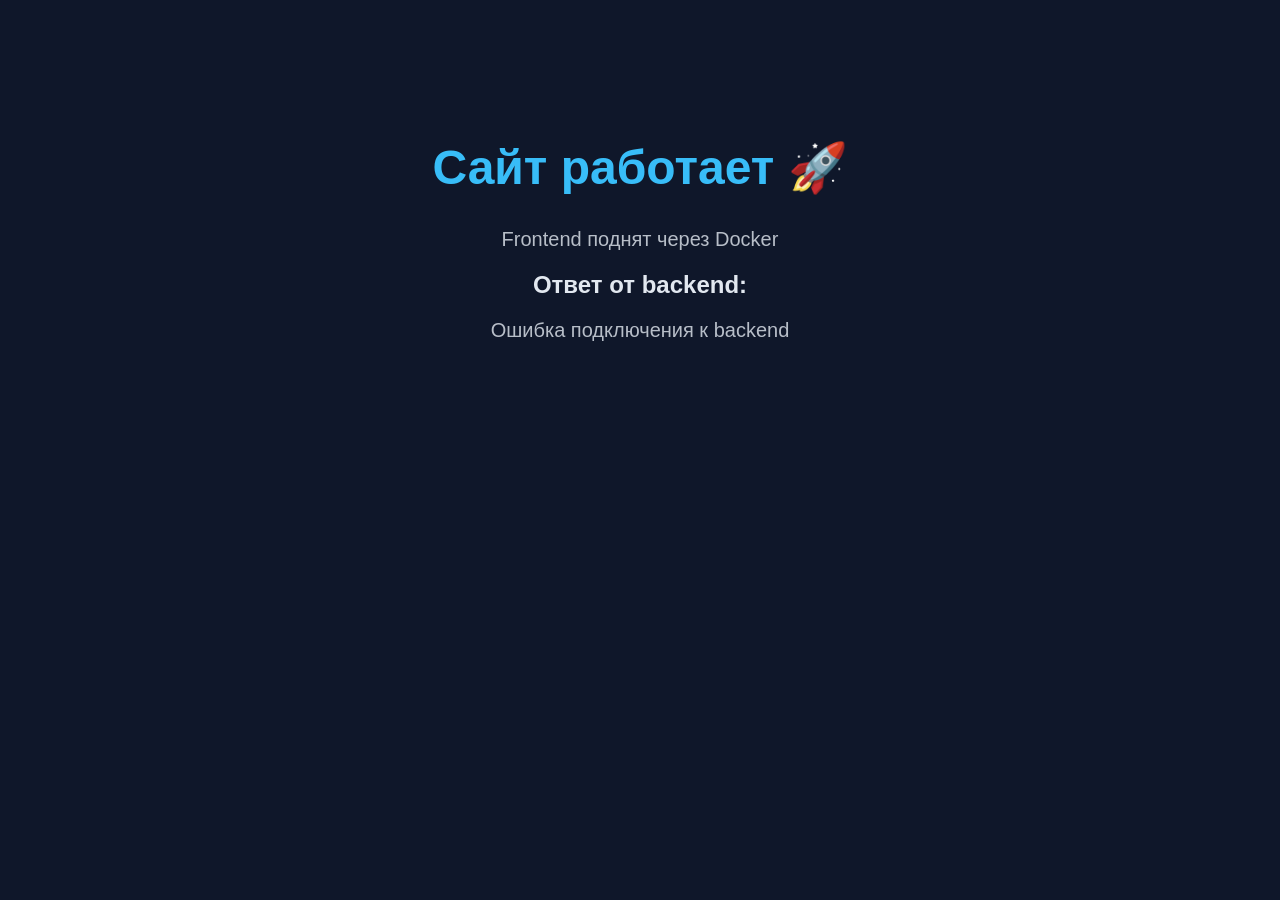
==== frontend/index.html @ 1eaad8bb "Создание пустышки сайта, работающего через Docker" ====
<!DOCTYPE html>
<html>
<head>
    <meta charset="UTF-8">
    <title>My Site</title>
    <link rel="stylesheet" href="styles.css">
</head>
<body>
    <h1>Сайт работает 🚀</h1>
    <p>Frontend поднят через Docker</p>

    <h2>Ответ от backend:</h2>
    <p id="api-data">Загрузка...</p>

    <script>
        fetch('http://localhost:3000/api')
            .then(res => res.json())
            .then(data => {
                document.getElementById('api-data').innerText = data.message;
            })
            .catch(err => {
                document.getElementById('api-data').innerText = 'Ошибка подключения к backend';
                console.error(err);
            });
    </script>
</body>
</html>
---- frontend/styles.css ----
body {
    background-color: #0f172a;
    color: #e2e8f0;
    font-family: Arial, sans-serif;
    text-align: center;
    padding-top: 100px;
}

h1 {
    color: #38bdf8;
    font-size: 48px;
}

p {
    font-size: 20px;
    opacity: 0.8;
}
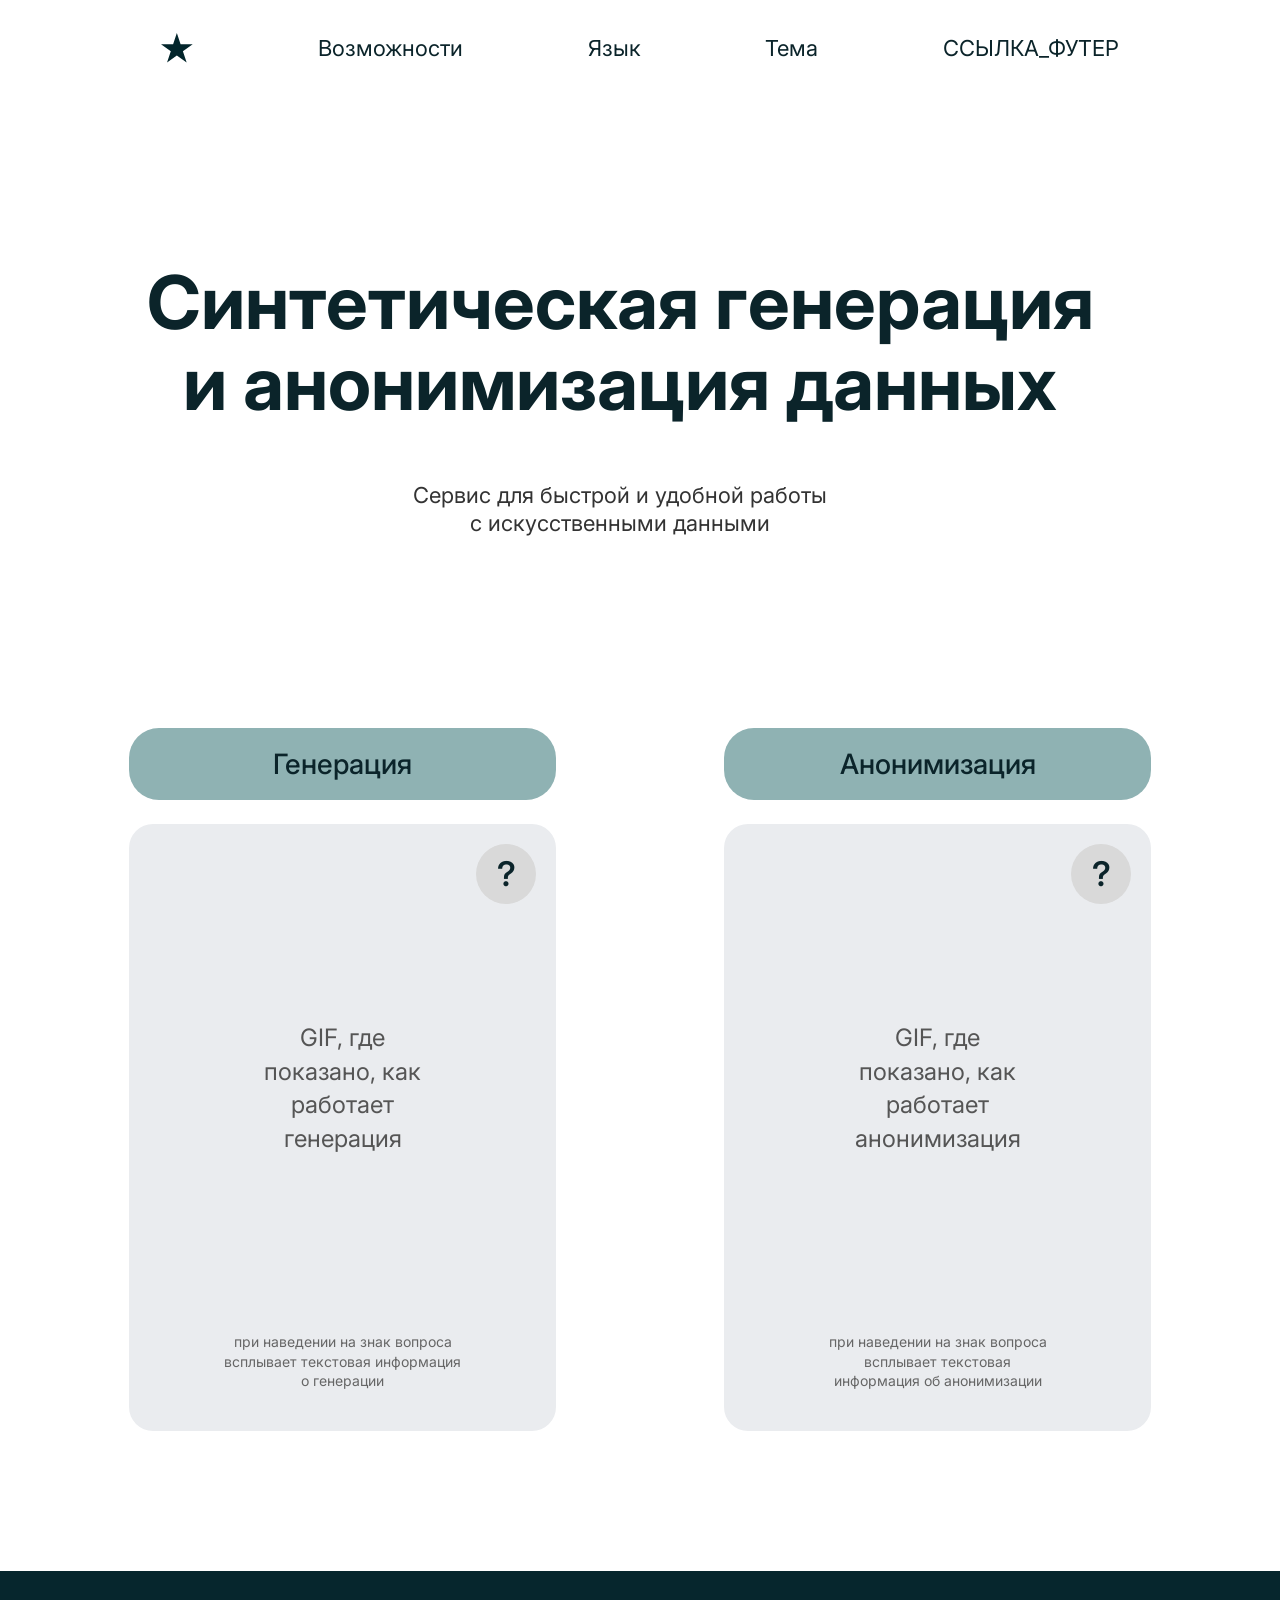
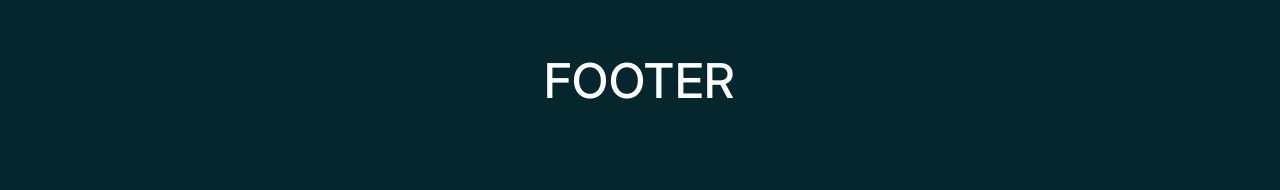
==== commit c50ed9dc: "Add files via upload" ====
--- a/frontend/index.html
+++ b/frontend/index.html
@@ -1,27 +1,239 @@
-<!DOCTYPE html>
-<html>
-<head>
-    <meta charset="UTF-8">
-    <title>My Site</title>
-    <link rel="stylesheet" href="styles.css">
-</head>
-<body>
-    <h1>Сайт работает 🚀</h1>
-    <p>Frontend поднят через Docker</p>
-
-    <h2>Ответ от backend:</h2>
-    <p id="api-data">Загрузка...</p>
-
-    <script>
-        fetch('http://localhost:3000/api')
-            .then(res => res.json())
-            .then(data => {
-                document.getElementById('api-data').innerText = data.message;
-            })
-            .catch(err => {
-                document.getElementById('api-data').innerText = 'Ошибка подключения к backend';
-                console.error(err);
-            });
-    </script>
-</body>
-</html>+<!DOCTYPE html>
+<html lang="ru">
+<head>
+    <meta charset="UTF-8">
+    <meta name="viewport" content="width=device-width, initial-scale=1.0">
+    <title>Генерация и анонимизация данных</title>
+    <link rel="preconnect" href="https://fonts.googleapis.com">
+    <link rel="preconnect" href="https://fonts.gstatic.com" crossorigin>
+    <link href="https://fonts.googleapis.com/css2?family=Inter:wght@400;500;700&display=swap" rel="stylesheet">
+    <link rel="stylesheet" href="style.css">
+</head>
+<body>
+
+    <div class="container">
+        <header class="header">
+            <nav class="nav" aria-label="Основная навигация">
+                <a class="nav-logo" href="#" onclick="showSection('home'); return false;" aria-label="На главную">
+                    <img src="pictures/star_logo.svg" alt="" width="32" height="32" decoding="async">
+                </a>
+                <a href="#features" onclick="showSection('home'); return false;">Возможности</a>
+                <a href="#">Язык</a>
+                <a href="#">Тема</a>
+                <a href="#footer">ССЫЛКА_ФУТЕР</a>
+            </nav>
+        </header>
+
+        <main class="main-content">
+            <!-- HOME PAGE -->
+            <section id="home-section" class="page-section active">
+                <section class="hero">
+                    <h1><span class="hero-title-nowrap">Синтетическая генерация</span><br>и анонимизация данных</h1>
+                    <p>Сервис для быстрой и удобной работы<br>с искусственными данными</p>
+                </section>
+
+                <section class="features" id="features">
+                    <div class="feature-column">
+                        <a class="feature-btn" href="#" onclick="showSection('generate'); return false;">Генерация</a>
+                        <div class="feature-card">
+                            <div class="tooltip-container">
+                                <div class="question-mark">?</div>
+                                <div class="tooltip-text">Здесь будет подробная информация о процессе генерации синтетических данных.</div>
+                            </div>
+                            <div class="card-content">
+                                <div class="gif-placeholder">GIF, где<br>показано, как<br>работает<br>генерация</div>
+                            </div>
+                            <div class="bottom-hint">при наведении на знак вопроса<br>всплывает текстовая информация<br>о генерации</div>
+                        </div>
+                    </div>
+
+                    <div class="feature-column">
+                        <a class="feature-btn" href="#" onclick="showSection('anonym'); return false;">Анонимизация</a>
+                        <div class="feature-card">
+                            <div class="tooltip-container">
+                                <div class="question-mark">?</div>
+                                <div class="tooltip-text">Здесь будет подробная информация о процессе анонимизации данных.</div>
+                            </div>
+                            <div class="card-content">
+                                <div class="gif-placeholder">GIF, где<br>показано, как<br>работает<br>анонимизация</div>
+                            </div>
+                            <div class="bottom-hint">при наведении на знак вопроса<br>всплывает текстовая<br>информация об анонимизации</div>
+                        </div>
+                    </div>
+                </section>
+            </section>
+
+            <!-- GENERATE PAGE -->
+            <section id="generate-section" class="page-section">
+                <div class="tabs" role="tablist" aria-label="Режим">
+                    <a href="#" class="tab active" role="tab" aria-selected="true" aria-current="page" onclick="showSection('generate'); return false;">Генерировать</a>
+                    <a href="#" class="tab" role="tab" aria-selected="false" onclick="showSection('anonym'); return false;">Анонимизировать</a>
+                </div>
+
+                <div class="form-row">
+                    <div class="field-wrap">
+                        <div class="custom-select" data-dropdown>
+                            <div
+                                class="custom-select__bar"
+                                role="button"
+                                tabindex="0"
+                                aria-expanded="false"
+                                aria-haspopup="listbox"
+                                aria-label="Выберите шаблон"
+                            >
+                                <span class="custom-select__value" data-placeholder="Выберите шаблон">Выберите шаблон</span>
+                                <span class="custom-select__toggle" aria-hidden="true">
+                                    <img class="custom-select__bird" src="pictures/bird.svg" alt="" width="17" height="15" decoding="async">
+                                </span>
+                            </div>
+                            <ul class="custom-select__list" role="listbox" hidden>
+                                <li role="none">
+                                    <button type="button" class="custom-select__option" role="option" data-value="users.csv">users.csv</button>
+                                </li>
+                                <li role="none">
+                                    <button type="button" class="custom-select__option" role="option" data-value="orders.csv">orders.csv</button>
+                                </li>
+                            </ul>
+                            <input type="hidden" name="template" id="template-value" value="">
+                        </div>
+                    </div>
+
+                    <div class="field-wrap">
+                        <input
+                            type="text"
+                            class="field-input"
+                            name="records"
+                            placeholder="Введите количество записей (от 1 до 10 000)"
+                            autocomplete="off"
+                            required
+                        >
+                    </div>
+                </div>
+
+                <div class="checkboxes" id="checkboxes" hidden>
+                    <!-- Чекбоксы будут добавлены динамически -->
+                </div>
+
+                <button type="button" class="submit-btn" id="submit-generate">
+                    <span class="submit-btn__label">Сгенерировать</span>
+                    <span class="submit-btn__loader" aria-hidden="true"></span>
+                </button>
+
+                <section class="preview-section" id="preview-section" hidden>
+                    <p class="preview-status" id="preview-status" role="status" aria-live="polite"></p>
+                    <div class="preview-table-wrap" id="preview-table-wrap" hidden>
+                        <h2 class="preview-heading">Предпросмотр (первые 5 строк)</h2>
+                        <div class="preview-table-scroll">
+                            <table class="preview-table" id="preview-table">
+                                <thead id="preview-thead"></thead>
+                                <tbody id="preview-tbody"></tbody>
+                            </table>
+                        </div>
+                    </div>
+                    <button type="button" class="download-btn" id="download-btn" hidden>Скачать CSV</button>
+                </section>
+            </section>
+
+            <!-- ANONYMIZE PAGE -->
+            <section id="anonym-section" class="page-section">
+                <div class="tabs" role="tablist" aria-label="Режим">
+                    <a href="#" class="tab" role="tab" aria-selected="false" onclick="showSection('generate'); return false;">Генерировать</a>
+                    <a href="#" class="tab active" role="tab" aria-selected="true" aria-current="page" onclick="showSection('anonym'); return false;">Анонимизировать</a>
+                </div>
+
+                <div class="anonym-inner">
+                    <div class="upload-section">
+                        <div class="upload-row-scroll">
+                            <div class="upload-row">
+                                <label class="upload-label" for="csv-file-input">Загрузите CSV файл:</label>
+                                <input type="file" id="csv-file-input" class="upload-input" accept=".csv,text/csv,application/csv" hidden>
+                                <button type="button" class="btn-upload" id="btn-pick-file">выбрать файл</button>
+                                <div class="upload-feedback" id="upload-feedback" role="status" aria-live="polite">окно начальной связи</div>
+                            </div>
+                        </div>
+                    </div>
+
+                    <section class="preview-panel" id="preview-section-anonym" hidden>
+                        <h3 class="preview-panel__title">Предпросмотр (первые 4 строки):</h3>
+                        <div class="preview-panel__table-clip">
+                            <table class="preview-table" id="preview-table-anonym">
+                                <thead id="preview-thead-anonym"></thead>
+                                <tbody id="preview-tbody-anonym"></tbody>
+                            </table>
+                        </div>
+                    </section>
+
+                    <section class="config-panel" id="anonym-config-section" hidden>
+                        <div class="config-panel__header">
+                            <h3 class="config-panel__title">Настройка анонимизации по колонкам:</h3>
+                            <button type="button" class="btn-reset" id="btn-reset-config" aria-label="Сбросить настройки">
+                                <img src="pictures/reset.svg" alt="" class="btn-reset__icon" width="22" height="22" decoding="async">
+                            </button>
+                        </div>
+                        <div class="config-panel__table-clip">
+                            <table class="config-table" id="config-table">
+                                <thead>
+                                    <tr>
+                                        <th>колонка</th>
+                                        <th>метод анонимизации</th>
+                                        <th>параметры</th>
+                                        <th>пример</th>
+                                    </tr>
+                                </thead>
+                                <tbody id="config-tbody"></tbody>
+                            </table>
+                        </div>
+                    </section>
+
+                    <div class="actions">
+                        <button type="button" class="btn-main-action" id="btn-anonymize">
+                            <span>Анонимизировать</span>
+                            <span class="btn-main-action__loader"></span>
+                        </button>
+                        <div class="feedback-large" id="actions-feedback" role="status" aria-live="polite"></div>
+                        <button type="button" class="btn-download-final" id="btn-download-final">Скачать CSV</button>
+                    </div>
+                </div>
+            </section>
+        </main>
+    </div>
+
+    <footer class="footer" id="footer">
+        <h2 class="footer-title">FOOTER</h2>
+    </footer>
+
+    <script>
+        function showSection(sectionId) {
+            // Скройте все секции
+            const sections = document.querySelectorAll('.page-section');
+            sections.forEach(section => {
+                section.classList.remove('active');
+            });
+            
+            // Обновите активный статус табов
+            const tabs = document.querySelectorAll('.tab');
+            tabs.forEach(tab => {
+                tab.setAttribute('aria-selected', 'false');
+                tab.classList.remove('active');
+            });
+            
+            // Покажите выбранную секцию
+            const activeSection = document.getElementById(sectionId + '-section');
+            if (activeSection) {
+                activeSection.classList.add('active');
+            }
+            
+            // Обновите активный таб
+            const activeTabs = document.querySelectorAll(`a[onclick*="showSection('${sectionId}')"]`);
+            activeTabs.forEach(tab => {
+                tab.setAttribute('aria-selected', 'true');
+                tab.classList.add('active');
+            });
+
+            // Скролл вверх
+            window.scrollTo(0, 0);
+        }
+    </script>
+    <script src="script.js"></script>
+</body>
+</html>
--- a/frontend/style.css
+++ b/frontend/style.css
@@ -0,0 +1,1426 @@
+/* ===== CSS Variables ===== */
+:root {
+    --bg-color: #ffffff;
+    --text-main: #0B242A;
+    --text-secondary: #333333;
+    --btn-color: #8fb2b3;
+    --card-bg: #eaecef;
+    --footer-bg: #06262d;
+    --font-family: "Inter", system-ui, sans-serif;
+
+    /* Layout (px) */
+    --nav-w: 958px;
+    --nav-h: 50px;
+    --header-pad-top: 23px;
+    --hero-offset: 189px;
+    --h1-box-w: 982px;
+    --h1-box-h: 180px;
+    --subtitle-w: 426px;
+    --subtitle-h: 54px;
+    --subtitle-gap: 40px;
+    --btn-w: 427px;
+    --btn-h: 72px;
+    --btn-gap: 168px;
+    --features-offset: 191px;
+    --card-h: 607px;
+    --question-mark-size: 60px;
+
+    /* Tabs and toggles */
+    --toggle-w: 439px;
+    --toggle-h: 55px;
+    --toggle-top: 163px;
+    --toggle-active: #8fb2b3;
+    --toggle-inactive: #d9d9d9;
+
+    /* Form fields */
+    --field-w: 377px;
+    --field-h: 36px;
+    --field-radius: 30px;
+    --field-bg: #d9d9d9;
+    --form-gap-x: 165px;
+    --form-offset-top: 113px;
+
+    /* Dropdowns and selects */
+    --dropdown-item: #00434f;
+    --dropdown-hover-fg: #d8f9ff;
+    --dropdown-hover-bg: rgba(0, 67, 79, 0.56);
+    --method-select-w: 163px;
+    --method-select-h: 25px;
+    --method-field-bg: #d9d9d9;
+    --method-field-radius: 30px;
+
+    /* Other colors */
+    --accent-color: #94b4b4;
+    --section-bg: #dce7e7;
+    --border-color: #ccc;
+}
+
+/* ===== Reset Styles ===== */
+*,
+*::before,
+*::after {
+    box-sizing: border-box;
+}
+
+body {
+    margin: 0;
+    padding: 0;
+    font-family: var(--font-family);
+    font-weight: 400;
+    background-color: var(--bg-color);
+    color: var(--text-main);
+    display: flex;
+    flex-direction: column;
+    min-height: 100vh;
+}
+
+/* ===== Layout Basics ===== */
+.container {
+    max-width: 1100px;
+    margin: 0 auto;
+    padding: var(--header-pad-top) 20px 0;
+    width: 100%;
+}
+
+.header {
+    display: flex;
+    justify-content: center;
+    padding: 0;
+}
+
+.nav {
+    display: flex;
+    align-items: center;
+    justify-content: space-between;
+    width: min(var(--nav-w), 100%);
+    height: var(--nav-h);
+    flex-wrap: nowrap;
+    gap: 12px;
+}
+
+.nav a {
+    text-decoration: none;
+    color: var(--text-main);
+    font-size: 22px;
+    font-weight: 400;
+    line-height: 1;
+    white-space: nowrap;
+}
+
+.nav a:hover {
+    opacity: 0.7;
+}
+
+.nav-logo {
+    display: flex;
+    align-items: center;
+    flex-shrink: 0;
+    line-height: 0;
+}
+
+.nav-logo img {
+    width: 32px;
+    height: auto;
+    display: block;
+}
+
+@media (max-width: 1100px) {
+    .nav {
+        flex-wrap: wrap;
+        height: auto;
+        min-height: var(--nav-h);
+        justify-content: center;
+        row-gap: 8px;
+    }
+}
+
+@media (max-width: 850px) {
+    .nav {
+        gap: 20px;
+    }
+
+    .nav > a:not(.nav-logo) {
+        display: none;
+    }
+}
+
+.main-content {
+    flex: 1;
+    display: flex;
+    flex-direction: column;
+    align-items: center;
+    width: 100%;
+    max-width: 1100px;
+    margin: 0 auto;
+    padding: 0 16px 40px;
+    box-sizing: border-box;
+}
+
+/* ===== Hero Section (Home Page) ===== */
+.hero {
+    text-align: center;
+    margin-top: var(--hero-offset);
+    margin-bottom: 0;
+    width: 100%;
+    max-width: var(--h1-box-w);
+    display: flex;
+    flex-direction: column;
+    align-items: center;
+}
+
+.hero h1 {
+    width: 100%;
+    max-width: var(--h1-box-w);
+    min-height: var(--h1-box-h);
+    margin: 0;
+    padding: 0;
+    font-size: 74px;
+    font-weight: 700;
+    line-height: 1.1;
+    color: var(--text-main);
+    text-align: center;
+}
+
+.hero-title-nowrap {
+    white-space: nowrap;
+}
+
+.hero p {
+    width: 100%;
+    max-width: var(--subtitle-w);
+    min-height: var(--subtitle-h);
+    margin: var(--subtitle-gap) 0 0;
+    padding: 0;
+    font-size: 22px;
+    font-weight: 400;
+    line-height: 1.25;
+    color: var(--text-secondary);
+    text-align: center;
+}
+
+/* ===== Features Section ===== */
+.features {
+    display: flex;
+    justify-content: center;
+    align-items: flex-start;
+    gap: var(--btn-gap);
+    margin-top: var(--features-offset);
+    margin-bottom: 100px;
+    width: 100%;
+    max-width: calc(var(--btn-w) * 2 + var(--btn-gap));
+}
+
+.feature-column {
+    display: flex;
+    flex-direction: column;
+    align-items: center;
+    width: var(--btn-w);
+    max-width: 100%;
+}
+
+.feature-btn {
+    background-color: var(--btn-color);
+    color: var(--text-main);
+    border: none;
+    width: min(var(--btn-w), 100%);
+    height: var(--btn-h);
+    padding: 0 16px;
+    border-radius: 30px;
+    font-family: var(--font-family);
+    font-size: 28px;
+    font-weight: 500;
+    line-height: 1;
+    margin-bottom: 24px;
+    display: flex;
+    align-items: center;
+    justify-content: center;
+    text-align: center;
+    box-sizing: border-box;
+    text-decoration: none;
+    cursor: pointer;
+    transition: filter 0.15s ease, transform 0.15s ease;
+}
+
+.feature-btn:hover {
+    filter: brightness(0.96);
+}
+
+.feature-btn:active {
+    transform: scale(0.98);
+}
+
+.feature-btn:focus-visible {
+    outline: 3px solid var(--text-main);
+    outline-offset: 3px;
+}
+
+.feature-card {
+    background-color: var(--card-bg);
+    border-radius: 24px;
+    padding: 20px;
+    width: 100%;
+    max-width: var(--btn-w);
+    height: var(--card-h);
+    display: flex;
+    flex-direction: column;
+    position: relative;
+}
+
+.card-content {
+    flex-grow: 1;
+    display: flex;
+    justify-content: center;
+    align-items: center;
+    text-align: center;
+}
+
+.gif-placeholder {
+    font-family: var(--font-family);
+    font-size: 24px;
+    font-weight: 400;
+    color: #555555;
+    line-height: 1.4;
+}
+
+.bottom-hint {
+    font-family: var(--font-family);
+    text-align: center;
+    font-size: 14px;
+    font-weight: 400;
+    color: #666666;
+    margin-bottom: 20px;
+    line-height: 1.4;
+}
+
+.tooltip-container {
+    position: absolute;
+    top: 20px;
+    right: 20px;
+}
+
+.question-mark {
+    font-family: var(--font-family);
+    display: flex;
+    justify-content: center;
+    align-items: center;
+    width: var(--question-mark-size);
+    height: var(--question-mark-size);
+    background-color: #d9d9d9;
+    border-radius: 50%;
+    font-size: 34px;
+    font-weight: 600;
+    line-height: 1;
+    cursor: pointer;
+    color: var(--text-main);
+    transition: background-color 0.3s;
+}
+
+.question-mark:hover {
+    background-color: #c0c4c8;
+}
+
+.tooltip-text {
+    font-family: var(--font-family);
+    visibility: hidden;
+    width: 220px;
+    background-color: #333;
+    color: #fff;
+    text-align: center;
+    border-radius: 8px;
+    padding: 12px;
+    position: absolute;
+    z-index: 1;
+    top: 100%;
+    right: 0;
+    margin-top: 10px;
+    opacity: 0;
+    transition: opacity 0.3s, visibility 0.3s;
+    font-size: 14px;
+    font-weight: 400;
+    line-height: 1.4;
+    box-shadow: 0 4px 6px rgba(0, 0, 0, 0.1);
+}
+
+.tooltip-container:hover .tooltip-text {
+    visibility: visible;
+    opacity: 1;
+}
+
+@media (max-width: 850px) {
+    .hero h1 {
+        font-size: clamp(36px, 9vw, 74px);
+        min-height: auto;
+    }
+
+    .hero p {
+        font-size: clamp(16px, 4vw, 22px);
+        min-height: auto;
+    }
+
+    .features {
+        flex-direction: column;
+        align-items: center;
+        gap: 40px;
+        margin-top: 80px;
+    }
+
+    .feature-column {
+        width: 100%;
+        max-width: var(--btn-w);
+    }
+}
+
+/* ===== Page Sections (Multi-page Navigation) ===== */
+.page-section {
+    display: none;
+}
+
+.page-section.active {
+    display: block;
+}
+
+/* ===== Tabs/Toggle ===== */
+.tabs {
+    display: flex;
+    width: min(var(--toggle-w), 100%);
+    height: var(--toggle-h);
+    margin: var(--toggle-top) auto 0;
+    padding: 0;
+    border-radius: 30px;
+    overflow: hidden;
+    background-color: var(--toggle-inactive);
+}
+
+.tab {
+    flex: 1 1 50%;
+    min-width: 0;
+    height: 100%;
+    margin: 0;
+    padding: 0 8px;
+    border: none;
+    cursor: pointer;
+    font-family: var(--font-family);
+    font-size: 20px;
+    font-weight: 500;
+    line-height: 1;
+    color: var(--text-main);
+    background-color: var(--toggle-inactive);
+    transition: background-color 0.2s ease;
+    text-decoration: none;
+    display: flex;
+    align-items: center;
+    justify-content: center;
+    box-sizing: border-box;
+}
+
+.tab.active {
+    background-color: var(--toggle-active);
+    color: var(--text-main);
+}
+
+.tab:focus-visible {
+    outline: 2px solid var(--text-main);
+    outline-offset: 2px;
+    z-index: 1;
+    position: relative;
+}
+
+/* ===== Generate Page: Form Fields ===== */
+.form-row {
+    display: flex;
+    flex-wrap: nowrap;
+    justify-content: center;
+    align-items: flex-start;
+    gap: var(--form-gap-x);
+    width: 100%;
+    max-width: 100%;
+    margin-top: var(--form-offset-top);
+    margin-bottom: 0;
+    min-width: 0;
+}
+
+.field-wrap {
+    width: var(--field-w);
+    max-width: 100%;
+    flex: 0 0 auto;
+}
+
+@media (max-width: 940px) {
+    .form-row {
+        justify-content: flex-start;
+        overflow-x: auto;
+        overflow-y: visible;
+        padding-bottom: 6px;
+        -webkit-overflow-scrolling: touch;
+    }
+
+    .field-wrap {
+        flex: 0 0 var(--field-w);
+        max-width: none;
+    }
+}
+
+.field-input {
+    width: 100%;
+    height: var(--field-h);
+    padding: 0 14px;
+    border: none;
+    border-radius: var(--field-radius);
+    background-color: var(--field-bg);
+    font-family: var(--font-family);
+    font-size: 14px;
+    font-weight: 400;
+    color: var(--text-main);
+    outline: none;
+}
+
+.field-input::placeholder {
+    color: #666;
+}
+
+.field-input:focus-visible {
+    outline: 2px solid var(--text-main);
+    outline-offset: 2px;
+}
+
+.field-input--error {
+    outline: 2px solid #850000;
+    outline-offset: 2px;
+}
+
+.field-input--error:focus-visible {
+    outline: 2px solid #850000;
+    outline-offset: 2px;
+}
+
+/* ===== Custom Select ===== */
+.custom-select {
+    position: relative;
+    width: 100%;
+}
+
+.custom-select__bar {
+    display: flex;
+    align-items: center;
+    height: var(--field-h);
+    padding-left: 14px;
+    padding-right: 4px;
+    border-radius: var(--field-radius);
+    background-color: var(--field-bg);
+    cursor: pointer;
+    outline: none;
+}
+
+.custom-select:not(.custom-select--error).is-open .custom-select__bar {
+    outline: 2px solid var(--text-main);
+    outline-offset: 2px;
+}
+
+.custom-select__bar:focus-visible {
+    outline: 2px solid var(--text-main);
+    outline-offset: 2px;
+}
+
+.custom-select--error .custom-select__bar {
+    outline: 2px solid #850000;
+    outline-offset: 2px;
+}
+
+.custom-select--error .custom-select__bar:focus-visible {
+    outline: 2px solid #850000;
+    outline-offset: 2px;
+}
+
+.custom-select--error.is-open .custom-select__bar {
+    outline: 2px solid #850000;
+    outline-offset: 2px;
+}
+
+.custom-select__value {
+    flex: 1;
+    min-width: 0;
+    font-family: var(--font-family);
+    font-size: 14px;
+    font-weight: 400;
+    color: #666;
+    white-space: nowrap;
+    overflow: hidden;
+    text-overflow: ellipsis;
+}
+
+.custom-select.has-value .custom-select__value {
+    color: var(--text-main);
+}
+
+.custom-select__toggle {
+    flex-shrink: 0;
+    display: flex;
+    align-items: center;
+    justify-content: center;
+    width: 36px;
+    height: 100%;
+    padding: 0;
+    pointer-events: none;
+}
+
+.custom-select__bird {
+    display: block;
+    transition: transform 0.25s ease;
+}
+
+.custom-select.is-open .custom-select__bird {
+    transform: rotate(180deg);
+}
+
+.custom-select__list {
+    position: absolute;
+    top: calc(100% + 6px);
+    left: 0;
+    right: 0;
+    margin: 0;
+    padding: 6px 0;
+    list-style: none;
+    background: #fff;
+    border-radius: 16px;
+    box-shadow: 0 8px 24px rgba(0, 0, 0, 0.12);
+    z-index: 30;
+    overflow: hidden;
+}
+
+.custom-select__list li {
+    margin: 0;
+    padding: 0;
+}
+
+.custom-select__option {
+    width: 100%;
+    margin: 0;
+    padding: 10px 16px;
+    border: none;
+    background: transparent;
+    font-family: var(--font-family);
+    font-size: 14px;
+    font-weight: 400;
+    color: var(--dropdown-item);
+    text-align: left;
+    cursor: pointer;
+    transition: background-color 0.15s ease, color 0.15s ease;
+}
+
+.custom-select__option:hover {
+    background-color: var(--dropdown-hover-bg);
+    color: var(--dropdown-hover-fg);
+}
+
+.custom-select__option:focus-visible {
+    outline: 2px solid var(--dropdown-item);
+    outline-offset: -2px;
+}
+
+/* ===== Checkboxes ===== */
+.checkboxes {
+    margin-top: 50px;
+    display: flex;
+    flex-wrap: wrap;
+    gap: 20px;
+    justify-content: flex-start;
+}
+
+.checkbox-item {
+    display: flex;
+    align-items: center;
+    gap: 8px;
+}
+
+.checkbox-item input[type="checkbox"] {
+    width: 16px;
+    height: 16px;
+    accent-color: var(--dropdown-item);
+}
+
+.checkbox-item label {
+    font-family: var(--font-family);
+    font-size: 20px;
+    font-weight: 500;
+    color: var(--text-main);
+    cursor: pointer;
+}
+
+/* ===== Buttons ===== */
+.submit-btn {
+    width: min(961px, 100%);
+    max-width: 100%;
+    height: 58px;
+    background-color: #8fb2b3;
+    border: none;
+    border-radius: 30px;
+    padding: 0 20px;
+    margin-top: 50px;
+    font-family: var(--font-family);
+    font-size: 24px;
+    font-weight: 600;
+    cursor: pointer;
+    transition: background 0.3s;
+    display: flex;
+    align-items: center;
+    justify-content: center;
+    gap: 12px;
+    position: relative;
+}
+
+.submit-btn:hover:not(:disabled) {
+    filter: brightness(0.96);
+}
+
+.submit-btn:disabled {
+    cursor: not-allowed;
+    opacity: 0.85;
+}
+
+.submit-btn__loader {
+    display: none;
+    width: 22px;
+    height: 22px;
+    border: 3px solid rgba(11, 36, 42, 0.25);
+    border-top-color: var(--text-main);
+    border-radius: 50%;
+    animation: submit-spin 0.7s linear infinite;
+    flex-shrink: 0;
+}
+
+.submit-btn--loading .submit-btn__label {
+    opacity: 0.9;
+}
+
+.submit-btn--loading .submit-btn__loader {
+    display: block;
+}
+
+@keyframes submit-spin {
+    to {
+        transform: rotate(360deg);
+    }
+}
+
+.download-btn {
+    margin-top: 20px;
+    width: 100%;
+    max-width: 320px;
+    height: 48px;
+    border: none;
+    border-radius: 30px;
+    background-color: var(--dropdown-item);
+    color: #fff;
+    font-family: var(--font-family);
+    font-size: 18px;
+    font-weight: 600;
+    cursor: pointer;
+    transition: filter 0.2s;
+}
+
+.download-btn:hover {
+    filter: brightness(1.08);
+}
+
+.download-btn:focus-visible {
+    outline: 2px solid var(--text-main);
+    outline-offset: 2px;
+}
+
+.btn-upload {
+    flex-shrink: 0;
+    width: 163px;
+    height: 36px;
+    padding: 0 8px;
+    border-radius: 30px;
+    border: 1px solid #000000;
+    box-sizing: border-box;
+    background-color: #8fb2b3;
+    font-family: var(--font-family);
+    font-size: 16px;
+    font-weight: 500;
+    line-height: 1;
+    color: var(--text-main);
+    cursor: pointer;
+    transition: filter 0.15s ease;
+}
+
+.btn-upload:hover {
+    filter: brightness(0.97);
+}
+
+.btn-upload:focus-visible {
+    outline: 2px solid var(--text-main);
+    outline-offset: 2px;
+}
+
+.btn-reset {
+    display: inline-flex;
+    align-items: center;
+    justify-content: center;
+    background: transparent;
+    border: 1px solid var(--border-color);
+    border-radius: 12px;
+    padding: 6px 10px;
+    cursor: pointer;
+    font-family: var(--font-family);
+    font-size: 14px;
+    line-height: 0;
+}
+
+.btn-reset__icon {
+    display: block;
+    width: 22px;
+    height: 22px;
+}
+
+.btn-main-action {
+    width: min(961px, 100%);
+    max-width: 100%;
+    height: 58px;
+    background-color: #8fb2b3;
+    border: none;
+    border-radius: 30px;
+    padding: 0 20px;
+    margin: 20px auto;
+    font-family: var(--font-family);
+    font-size: 24px;
+    font-weight: 600;
+    cursor: pointer;
+    transition: filter 0.3s;
+    display: flex;
+    align-items: center;
+    justify-content: center;
+    gap: 12px;
+    position: relative;
+}
+
+.btn-main-action:hover:not(:disabled) {
+    filter: brightness(0.96);
+}
+
+.btn-main-action:disabled {
+    cursor: not-allowed;
+    opacity: 0.7;
+}
+
+.btn-main-action__loader {
+    display: none;
+    width: 24px;
+    height: 24px;
+    border: 3px solid rgba(11, 36, 42, 0.25);
+    border-top-color: var(--text-main);
+    border-radius: 50%;
+    animation: btn-spin 0.7s linear infinite;
+}
+
+.btn-main-action--loading .btn-main-action__loader {
+    display: inline-block;
+}
+
+@keyframes btn-spin {
+    to { transform: rotate(360deg); }
+}
+
+.btn-download-final {
+    display: none;
+    width: min(961px, 100%);
+    max-width: 100%;
+    height: 58px;
+    background-color: #28a745;
+    color: white;
+    border: none;
+    border-radius: 30px;
+    padding: 0 20px;
+    margin: 20px auto;
+    font-family: var(--font-family);
+    font-size: 24px;
+    font-weight: 600;
+    cursor: pointer;
+    transition: background 0.3s;
+    text-align: center;
+}
+
+.btn-download-final:hover {
+    background-color: #218838;
+}
+
+.btn-download-final.show {
+    display: flex;
+    align-items: center;
+    justify-content: center;
+}
+
+/* ===== Generate Preview Section ===== */
+.preview-section {
+    width: min(961px, 100%);
+    max-width: 100%;
+    margin-top: 40px;
+    padding: 24px;
+    background: #f4f4f4;
+    border-radius: 24px;
+    box-sizing: border-box;
+}
+
+.preview-status {
+    margin: 0 0 16px;
+    font-size: 16px;
+    line-height: 1.45;
+    color: var(--text-main);
+}
+
+.preview-status.preview-status--error {
+    color: #850000;
+    font-weight: 500;
+}
+
+.preview-heading {
+    margin: 0 0 12px;
+    font-size: 18px;
+    font-weight: 600;
+    color: var(--text-main);
+}
+
+.preview-table-wrap {
+    display: none;
+}
+
+.preview-table-wrap[hidden=false] {
+    display: block;
+}
+
+.preview-table-scroll {
+    overflow-x: auto;
+    border-radius: 12px;
+    border: 1px solid #ccc;
+    background: #fff;
+}
+
+.preview-table {
+    width: 100%;
+    border-collapse: collapse;
+    font-size: 13px;
+    font-family: var(--font-family);
+    border: none;
+    border-spacing: 0;
+    table-layout: fixed;
+    border-radius: 12px;
+}
+
+.preview-table thead th:first-child {
+    border-top-left-radius: 12px;
+}
+
+.preview-table thead th:last-child {
+    border-top-right-radius: 12px;
+}
+
+.preview-table tbody tr:last-child td:first-child {
+    border-bottom-left-radius: 12px;
+}
+
+.preview-table tbody tr:last-child td:last-child {
+    border-bottom-right-radius: 12px;
+}
+
+.preview-table thead tr,
+.preview-table tbody tr {
+    height: auto;
+    min-height: 25px;
+}
+
+.preview-table th,
+.preview-table td {
+    padding: 10px 14px;
+    text-align: left;
+    border-bottom: 1px solid #e5e5e5;
+    white-space: nowrap;
+    max-width: 220px;
+    overflow: hidden;
+    text-overflow: ellipsis;
+    border-right: 1px solid #000000;
+}
+
+.preview-table th:last-child,
+.preview-table td:last-child {
+    border-right: none;
+}
+
+.preview-table th {
+    background: var(--toggle-active);
+    font-weight: 600;
+    color: var(--text-main);
+    font-size: 16px;
+    text-align: center;
+}
+
+.preview-table tbody td {
+    font-size: 14px;
+    text-align: left;
+}
+
+.preview-table tbody tr:last-child td {
+    border-bottom: none;
+}
+
+.preview-table tr:last-child td {
+    border-bottom: none;
+}
+
+/* ===== Anonymize Page: Upload and Preview ===== */
+.anonym-inner {
+    align-self: stretch;
+    width: 100%;
+    max-width: 1100px;
+    margin-top: 0;
+    margin-left: auto;
+    margin-right: auto;
+    font-family: var(--font-family);
+    box-sizing: border-box;
+}
+
+.upload-section {
+    margin-top: 95px;
+    margin-bottom: 24px;
+    width: 100%;
+}
+
+.upload-row-scroll {
+    display: flex;
+    justify-content: center;
+    width: 100%;
+    overflow-x: auto;
+    overflow-y: visible;
+    -webkit-overflow-scrolling: touch;
+    padding-bottom: 4px;
+}
+
+.upload-row {
+    display: flex;
+    flex-wrap: nowrap;
+    align-items: center;
+    font-family: var(--font-family);
+    width: max-content;
+}
+
+.upload-label {
+    margin: 0 16px 0 0;
+    padding: 0;
+    font-family: var(--font-family);
+    font-size: 24px;
+    font-weight: 400;
+    line-height: 36px;
+    height: 36px;
+    color: var(--text-main);
+    flex-shrink: 0;
+    white-space: nowrap;
+    cursor: pointer;
+}
+
+.upload-feedback {
+    flex-shrink: 0;
+    width: 308px;
+    height: 35px;
+    margin-left: 223px;
+    padding: 0 14px;
+    border-radius: 30px;
+    box-sizing: border-box;
+    background-color: #d9d9d9;
+    font-family: var(--font-family);
+    font-size: 14px;
+    font-weight: 400;
+    line-height: 35px;
+    color: var(--text-main);
+    overflow: hidden;
+    text-overflow: ellipsis;
+    white-space: nowrap;
+}
+
+.upload-feedback.upload-feedback--error {
+    color: #850000;
+    font-weight: 500;
+}
+
+.preview-panel[hidden],
+.config-panel[hidden] {
+    display: none !important;
+}
+
+.preview-panel {
+    width: min(964px, 100%);
+    margin: 0 auto 30px;
+    padding: 10px 20px 12px;
+    box-sizing: border-box;
+    border-radius: 20px;
+    background-color: rgba(143, 178, 179, 0.39);
+    display: flex;
+    flex-direction: column;
+    align-items: center;
+    justify-content: flex-start;
+    gap: 6px;
+}
+
+.preview-panel__title {
+    margin: 0;
+    font-family: var(--font-family);
+    font-size: 24px;
+    font-weight: 500;
+    line-height: 1.2;
+    color: var(--text-main);
+    text-align: center;
+    flex-shrink: 0;
+}
+
+.preview-panel__table-clip {
+    width: min(924px, 100%);
+    border-radius: 20px;
+    overflow: hidden;
+    background-color: #f4f4f4;
+    flex-shrink: 0;
+}
+
+/* ===== Config Panel (Anonymization Settings) ===== */
+.config-panel {
+    width: min(964px, 100%);
+    margin: 0 auto 30px;
+    padding: 16px 20px 20px;
+    box-sizing: border-box;
+    border-radius: 20px;
+    background-color: rgba(143, 178, 179, 0.39);
+    overflow: visible;
+    position: relative;
+    z-index: 1;
+}
+
+.config-panel__header {
+    display: flex;
+    justify-content: space-between;
+    align-items: center;
+    gap: 12px;
+    margin-bottom: 12px;
+}
+
+.config-panel__title {
+    margin: 0;
+    font-family: var(--font-family);
+    font-size: 24px;
+    font-weight: 500;
+    line-height: 1.2;
+    color: var(--text-main);
+}
+
+.config-panel__table-clip {
+    width: 100%;
+    border-radius: 20px;
+    overflow: visible;
+    background-color: #f4f4f4;
+}
+
+.config-table {
+    width: 100%;
+    border: none;
+    border-collapse: separate;
+    border-spacing: 0;
+    background-color: #f4f4f4;
+    font-family: var(--font-family);
+    table-layout: fixed;
+    border-radius: 20px;
+}
+
+.config-table thead th:first-child {
+    border-top-left-radius: 20px;
+}
+
+.config-table thead th:last-child {
+    border-top-right-radius: 20px;
+}
+
+.config-table tbody tr:last-child td:first-child {
+    border-bottom-left-radius: 20px;
+}
+
+.config-table tbody tr:last-child td:last-child {
+    border-bottom-right-radius: 20px;
+}
+
+.config-table thead tr {
+    height: auto;
+    min-height: 25px;
+}
+
+.config-table tbody tr {
+    min-height: 25px;
+}
+
+.config-table th,
+.config-table td {
+    border: none;
+    border-right: 1px solid #000000;
+    border-bottom: 1px solid #000000;
+    padding: 5px 8px;
+    box-sizing: border-box;
+    font-weight: 500;
+    color: var(--text-main);
+    vertical-align: middle;
+    font-family: var(--font-family);
+    width: 25%;
+    min-width: 0;
+}
+
+.config-table th:last-child,
+.config-table td:last-child {
+    border-right: none;
+}
+
+.config-table thead th {
+    font-size: 16px;
+    text-align: center;
+    line-height: 1.25;
+    height: auto;
+    min-height: 25px;
+}
+
+.config-table tbody td {
+    font-size: 14px;
+    text-align: center;
+    line-height: 1.25;
+    min-height: 25px;
+    height: auto;
+}
+
+.config-table tbody tr:last-child td {
+    border-bottom: none;
+}
+
+.config-table td.example {
+    text-align: center;
+}
+
+.config-table .method-cell-wrap {
+    display: flex;
+    align-items: center;
+    justify-content: center;
+    flex-wrap: nowrap;
+    min-height: 25px;
+}
+
+.config-table .params-cell-inner {
+    display: flex;
+    flex-direction: column;
+    align-items: center;
+    justify-content: center;
+    gap: 6px;
+    font-size: 14px;
+    font-weight: 500;
+    line-height: 1.3;
+}
+
+/* ===== Custom Select in Config Table ===== */
+.config-table .custom-select--cell {
+    position: relative;
+    display: block;
+}
+
+.config-table .custom-select--method-only {
+    width: 100%;
+    max-width: var(--method-select-w);
+    margin-left: auto;
+    margin-right: auto;
+}
+
+.config-table .custom-select--param {
+    width: 100%;
+    max-width: 100%;
+    margin-left: auto;
+    margin-right: auto;
+}
+
+.config-table .custom-select--cell .custom-select__bar {
+    display: flex;
+    align-items: center;
+    height: var(--method-select-h);
+    padding-left: 8px;
+    padding-right: 2px;
+    border-radius: var(--method-field-radius);
+    background-color: var(--method-field-bg);
+    cursor: pointer;
+    outline: none;
+}
+
+.config-table .custom-select--cell:not(.custom-select--error).is-open .custom-select__bar {
+    outline: 2px solid var(--text-main);
+    outline-offset: 2px;
+}
+
+.config-table .custom-select--cell .custom-select__bar:focus-visible {
+    outline: 2px solid var(--text-main);
+    outline-offset: 2px;
+}
+
+.config-table .custom-select--cell.custom-select--error .custom-select__bar {
+    outline: 2px solid #850000;
+    outline-offset: 2px;
+}
+
+.config-table .custom-select--cell.custom-select--error .custom-select__bar:focus-visible {
+    outline: 2px solid #850000;
+    outline-offset: 2px;
+}
+
+.config-table .custom-select--cell.custom-select--error.is-open .custom-select__bar {
+    outline: 2px solid #850000;
+    outline-offset: 2px;
+}
+
+.config-table .custom-select--cell .custom-select__value {
+    flex: 1;
+    min-width: 0;
+    font-family: var(--font-family);
+    font-size: 14px;
+    font-weight: 400;
+    color: #666;
+    white-space: nowrap;
+    overflow: hidden;
+    text-overflow: ellipsis;
+    line-height: 1;
+    text-align: center;
+}
+
+.config-table .custom-select--cell.has-value .custom-select__value {
+    color: var(--text-main);
+}
+
+.config-table .custom-select--cell .custom-select__toggle {
+    flex-shrink: 0;
+    display: flex;
+    align-items: center;
+    justify-content: center;
+    width: 28px;
+    height: 100%;
+    pointer-events: none;
+}
+
+.config-table .custom-select--cell .custom-select__bird {
+    display: block;
+    width: 17px;
+    height: auto;
+    transition: transform 0.25s ease;
+}
+
+.config-table .custom-select--cell.is-open .custom-select__bird {
+    transform: rotate(180deg);
+}
+
+.config-table .custom-select--cell .custom-select__list {
+    position: absolute;
+    top: calc(100% + 4px);
+    left: 0;
+    right: 0;
+    margin: 0;
+    padding: 4px 0;
+    list-style: none;
+    background: #fff;
+    border-radius: 20px;
+    box-shadow: 0 8px 24px rgba(0, 0, 0, 0.12);
+    z-index: 50;
+    overflow: hidden;
+}
+
+.config-table .custom-select--cell .custom-select__list li {
+    margin: 0;
+    padding: 0;
+}
+
+.config-table .custom-select--cell .custom-select__option {
+    width: 100%;
+    margin: 0;
+    padding: 8px 12px;
+    border: none;
+    background: transparent;
+    font-family: var(--font-family);
+    font-size: 14px;
+    font-weight: 400;
+    color: var(--dropdown-item);
+    text-align: center;
+    cursor: pointer;
+    transition: background-color 0.15s ease, color 0.15s ease;
+}
+
+.config-table .custom-select--cell .custom-select__option:hover {
+    background-color: var(--dropdown-hover-bg);
+    color: var(--dropdown-hover-fg);
+}
+
+.config-table .custom-select--cell .custom-select__option:focus-visible {
+    outline: 2px solid var(--dropdown-item);
+    outline-offset: -2px;
+}
+
+.select-method {
+    font-family: var(--font-family);
+    font-size: 12px;
+}
+
+.required {
+    color: #850000;
+    margin-left: 5px;
+}
+
+/* ===== Actions and Feedback ===== */
+.actions {
+    display: flex;
+    flex-direction: column;
+    align-items: center;
+    justify-content: center;
+    width: 100%;
+    margin-top: 20px;
+}
+
+.feedback-large {
+    background-color: #d9d9d9;
+    border-radius: 30px;
+    padding: 16px 24px;
+    margin: 20px 0;
+    font-size: 16px;
+    color: var(--text-main);
+    text-align: center;
+    font-family: var(--font-family);
+    display: none;
+}
+
+.feedback-large.show {
+    display: block;
+}
+
+.feedback-large.feedback-large--error {
+    background-color: #ffe0e0;
+    color: #850000;
+}
+
+.feedback-large.feedback-large--success {
+    background-color: #d4edda;
+    color: #155724;
+}
+
+.feedback-large.feedback-large--loading {
+    background-color: #e0e0e0;
+    color: #666;
+}
+
+/* ===== Footer ===== */
+.footer {
+    font-family: var(--font-family);
+    background-color: var(--footer-bg);
+    color: #ffffff;
+    text-align: center;
+    padding: 80px 20px;
+    margin-top: auto;
+}
+
+.footer h2,
+.footer-title {
+    margin: 0;
+    font-size: 48px;
+    font-weight: 500;
+    letter-spacing: 1px;
+}
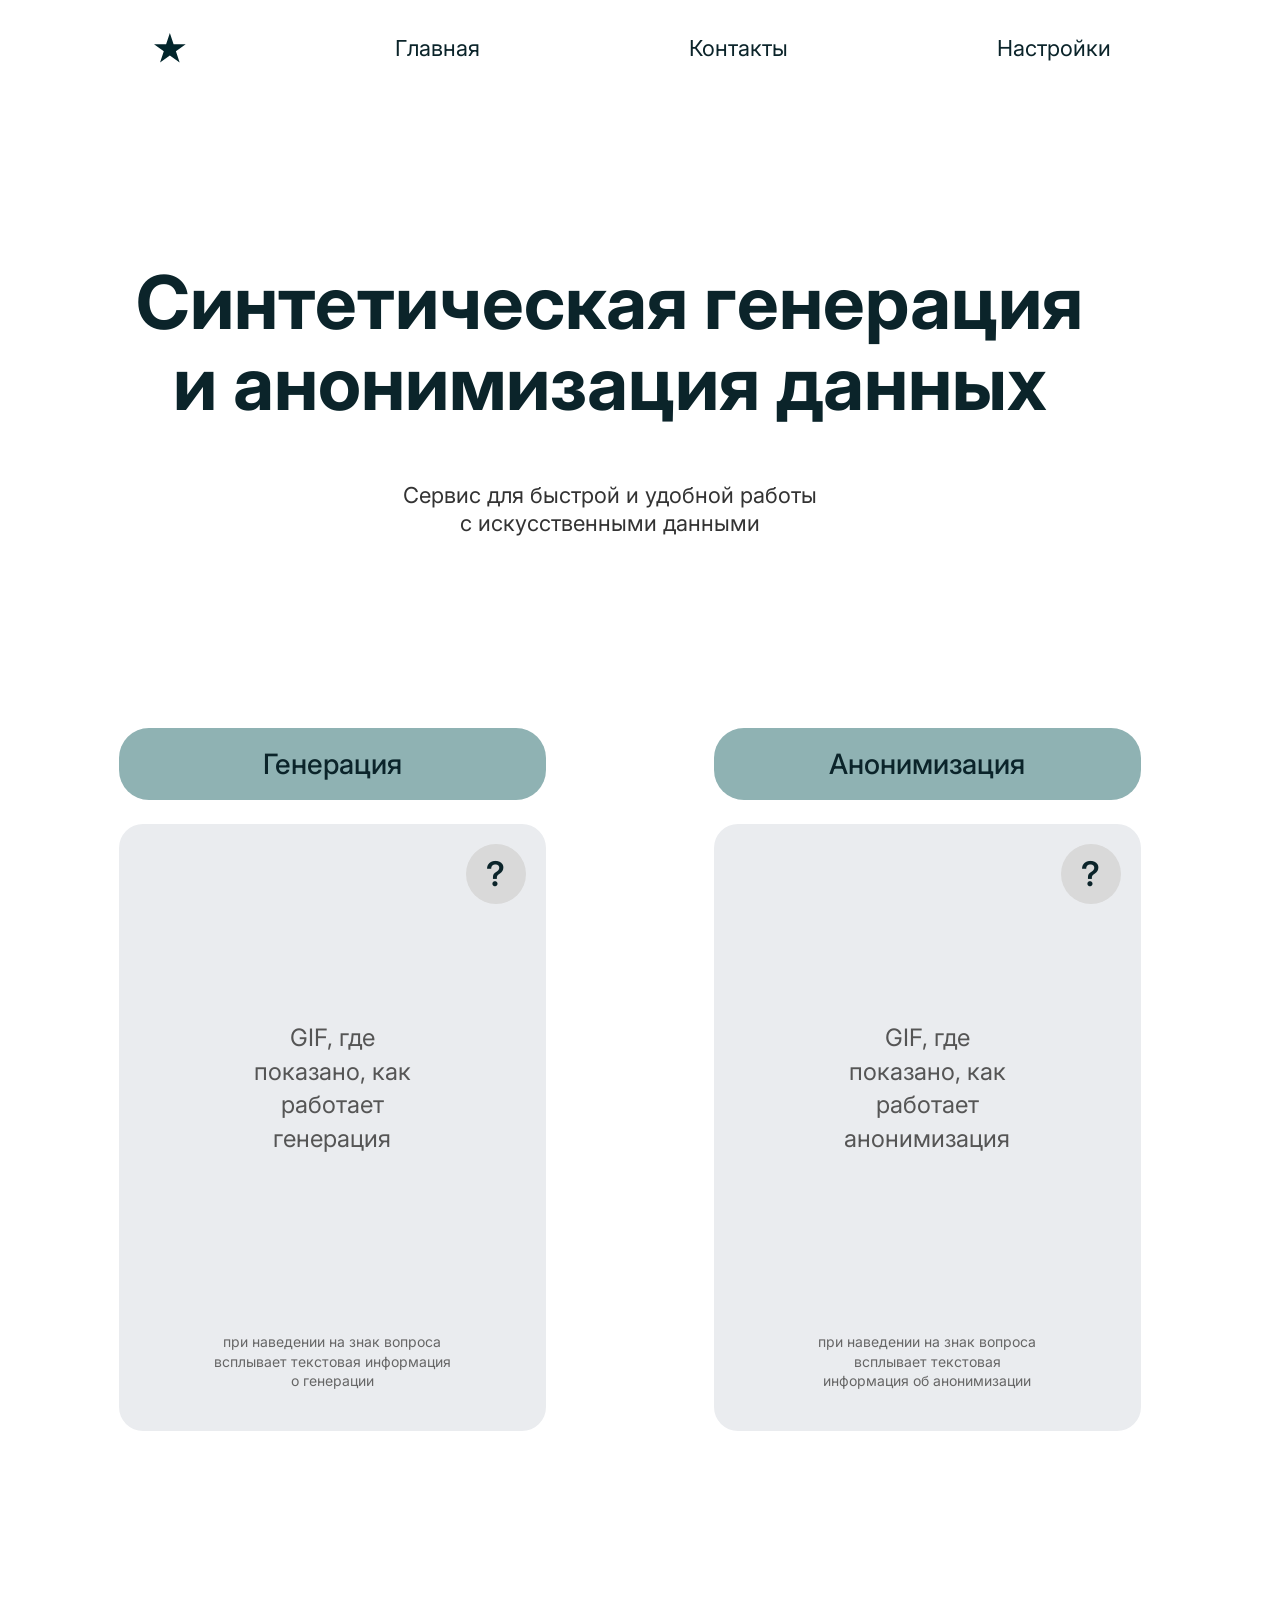
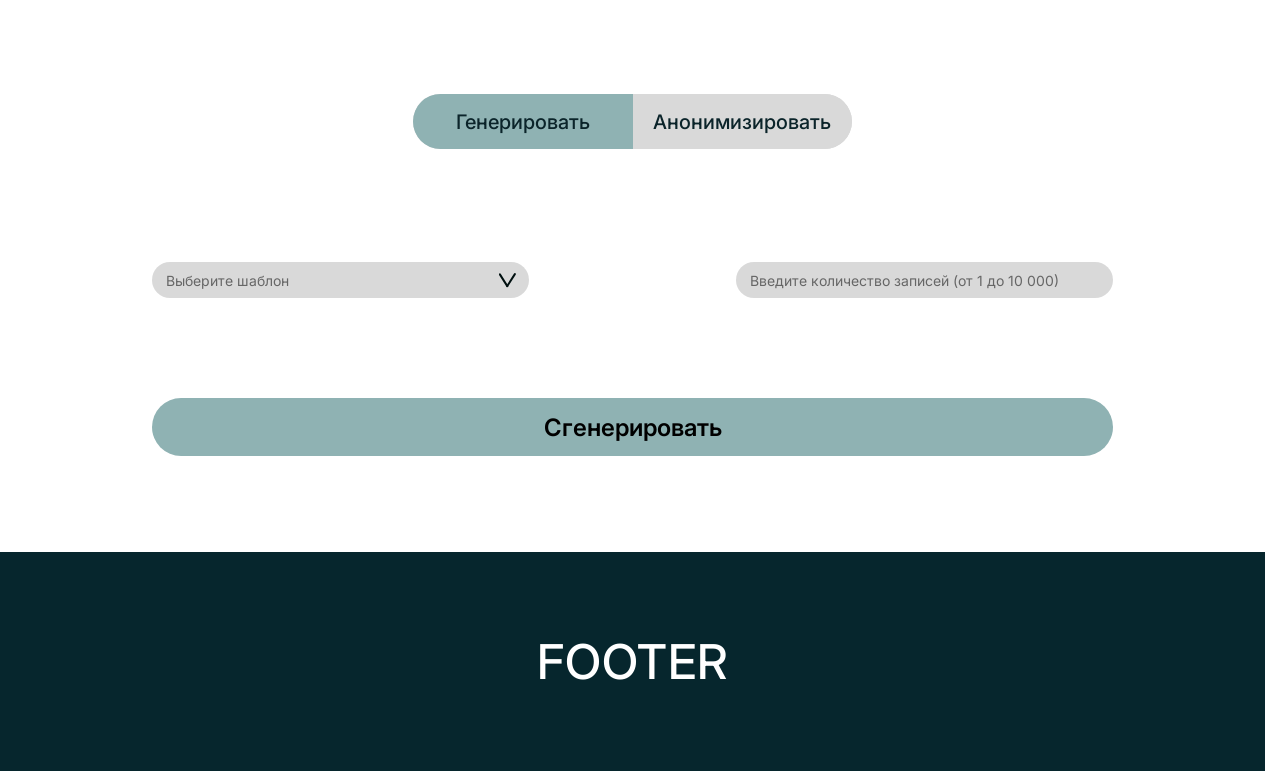
==== commit 77489a97: "Update index.html" ====
--- a/frontend/index.html
+++ b/frontend/index.html
@@ -7,20 +7,37 @@
     <link rel="preconnect" href="https://fonts.googleapis.com">
     <link rel="preconnect" href="https://fonts.gstatic.com" crossorigin>
     <link href="https://fonts.googleapis.com/css2?family=Inter:wght@400;500;700&display=swap" rel="stylesheet">
-    <link rel="stylesheet" href="style.css">
+    <link rel="stylesheet" href="style.css?v=3">
 </head>
 <body>
 
     <div class="container">
         <header class="header">
             <nav class="nav" aria-label="Основная навигация">
-                <a class="nav-logo" href="#" onclick="showSection('home'); return false;" aria-label="На главную">
+                <a class="nav-logo" href="#" onclick="showSection('home'); window.scrollTo(0,0); return false;" aria-label="На главную">
                     <img src="pictures/star_logo.svg" alt="" width="32" height="32" decoding="async">
                 </a>
-                <a href="#features" onclick="showSection('home'); return false;">Возможности</a>
-                <a href="#">Язык</a>
-                <a href="#">Тема</a>
-                <a href="#footer">ССЫЛКА_ФУТЕР</a>
+                <a class="nav-link" href="#" onclick="showSection('home'); window.scrollTo(0,0); return false;">Главная</a>
+                <a class="nav-link" href="#footer">Контакты</a>
+                <div class="nav-dropdown" data-nav-settings>
+                    <button type="button" class="nav-dropdown__trigger" id="nav-settings-trigger" aria-expanded="false" aria-haspopup="true" aria-controls="nav-settings-menu">Настройки</button>
+                    <div class="nav-dropdown__menu" id="nav-settings-menu" role="menu" hidden>
+                        <div class="nav-dropdown__group" role="none">
+                            <span class="nav-dropdown__label" id="nav-label-lang">Язык</span>
+                            <div class="nav-dropdown__toggles" role="group" aria-labelledby="nav-label-lang">
+                                <button type="button" class="nav-dropdown__pill" role="menuitem" data-lang="ru">RU</button>
+                                <button type="button" class="nav-dropdown__pill" role="menuitem" data-lang="en">EN</button>
+                            </div>
+                        </div>
+                        <div class="nav-dropdown__group" role="none">
+                            <span class="nav-dropdown__label" id="nav-label-theme">Тема</span>
+                            <div class="nav-dropdown__toggles" role="group" aria-labelledby="nav-label-theme">
+                                <button type="button" class="nav-dropdown__pill" role="menuitem" data-theme-choice="light">Светлая</button>
+                                <button type="button" class="nav-dropdown__pill" role="menuitem" data-theme-choice="dark">Тёмная</button>
+                            </div>
+                        </div>
+                    </div>
+                </div>
             </nav>
         </header>
 
@@ -119,18 +136,22 @@
                     <span class="submit-btn__loader" aria-hidden="true"></span>
                 </button>
 
-                <section class="preview-section" id="preview-section" hidden>
+                <section class="preview-section preview-section--generate" id="preview-section" hidden>
                     <p class="preview-status" id="preview-status" role="status" aria-live="polite"></p>
                     <div class="preview-table-wrap" id="preview-table-wrap" hidden>
-                        <h2 class="preview-heading">Предпросмотр (первые 5 строк)</h2>
-                        <div class="preview-table-scroll">
-                            <table class="preview-table" id="preview-table">
-                                <thead id="preview-thead"></thead>
-                                <tbody id="preview-tbody"></tbody>
-                            </table>
-                        </div>
-                    </div>
-                    <button type="button" class="download-btn" id="download-btn" hidden>Скачать CSV</button>
+                        <section class="preview-panel preview-panel--generate" aria-label="Предпросмотр сгенерированных данных">
+                            <h3 class="preview-panel__title">Предпросмотр (первые 5 строк)</h3>
+                            <div class="preview-panel__table-clip preview-panel__table-clip--generate">
+                                <table class="preview-table preview-table--in-panel" id="preview-table">
+                                    <thead id="preview-thead"></thead>
+                                    <tbody id="preview-tbody"></tbody>
+                                </table>
+                            </div>
+                        </section>
+                        <div class="generate-download-wrap">
+                            <button type="button" class="download-btn download-btn--generate" id="download-btn" hidden>Скачать CSV</button>
+                        </div>
+                    </div>
                 </section>
             </section>
 
@@ -204,33 +225,28 @@
 
     <script>
         function showSection(sectionId) {
-            // Скройте все секции
             const sections = document.querySelectorAll('.page-section');
             sections.forEach(section => {
                 section.classList.remove('active');
             });
             
-            // Обновите активный статус табов
             const tabs = document.querySelectorAll('.tab');
             tabs.forEach(tab => {
                 tab.setAttribute('aria-selected', 'false');
                 tab.classList.remove('active');
             });
             
-            // Покажите выбранную секцию
             const activeSection = document.getElementById(sectionId + '-section');
             if (activeSection) {
                 activeSection.classList.add('active');
             }
             
-            // Обновите активный таб
             const activeTabs = document.querySelectorAll(`a[onclick*="showSection('${sectionId}')"]`);
             activeTabs.forEach(tab => {
                 tab.setAttribute('aria-selected', 'true');
                 tab.classList.add('active');
             });
 
-            // Скролл вверх
             window.scrollTo(0, 0);
         }
     </script>
--- a/frontend/style.css
+++ b/frontend/style.css
@@ -37,7 +37,7 @@
     --field-h: 36px;
     --field-radius: 30px;
     --field-bg: #d9d9d9;
-    --form-gap-x: 165px;
+    --form-gap-x: 207px;
     --form-offset-top: 113px;
 
     /* Dropdowns and selects */
@@ -55,6 +55,19 @@
     --border-color: #ccc;
 }
 
+html[data-theme="dark"] {
+    --bg-color: #0b1719;
+    --text-main: #e8f2f3;
+    --text-secondary: #c5d0d2;
+    --btn-color: #6a8f90;
+    --card-bg: #152428;
+    --footer-bg: #041015;
+    --field-bg: #2a3d40;
+    --method-field-bg: #2a3d40;
+    --section-bg: #122022;
+    --border-color: #2a3f42;
+}
+
 /* ===== Reset Styles ===== */
 *,
 *::before,
@@ -62,6 +75,12 @@
     box-sizing: border-box;
 }
 
+html {
+    scroll-behavior: smooth;
+    scrollbar-gutter: stable;
+    overflow-y: scroll;
+}
+
 body {
     margin: 0;
     padding: 0;
@@ -109,6 +128,107 @@
 
 .nav a:hover {
     opacity: 0.7;
+}
+
+/* Кнопка «Настройки»: не наследует .nav a; отдельно + выше специфичность, чем reset'ы `button` с бэка */
+.header .nav .nav-dropdown__trigger {
+    box-sizing: border-box;
+    margin: 0;
+    padding: 0;
+    border: none;
+    background: none;
+    cursor: pointer;
+    text-decoration: none;
+    text-align: left;
+    color: var(--text-main);
+    font-family: var(--font-family);
+    font-size: 22px;
+    font-weight: 400;
+    line-height: 1;
+    white-space: nowrap;
+    -webkit-appearance: none;
+    appearance: none;
+}
+
+.header .nav .nav-dropdown__trigger:hover {
+    opacity: 0.7;
+}
+
+.nav .nav-link {
+    text-decoration: none;
+    color: var(--text-main);
+    font-size: 22px;
+    font-weight: 400;
+    line-height: 1;
+    white-space: nowrap;
+}
+
+.nav .nav-link:hover {
+    opacity: 0.7;
+}
+
+.nav-dropdown {
+    position: relative;
+    flex-shrink: 0;
+}
+
+.nav-dropdown__menu {
+    position: absolute;
+    top: calc(100% + 10px);
+    right: 0;
+    min-width: 220px;
+    padding: 14px 16px;
+    border-radius: 16px;
+    background: var(--card-bg);
+    border: 1px solid var(--border-color);
+    box-shadow: 0 8px 24px rgba(0, 0, 0, 0.12);
+    z-index: 200;
+    box-sizing: border-box;
+}
+
+.nav-dropdown__group {
+    display: flex;
+    flex-direction: column;
+    gap: 8px;
+    margin-bottom: 12px;
+}
+
+.nav-dropdown__group:last-child {
+    margin-bottom: 0;
+}
+
+.nav-dropdown__label {
+    font-size: 14px;
+    font-weight: 600;
+    color: var(--text-secondary);
+}
+
+.nav-dropdown__toggles {
+    display: flex;
+    flex-wrap: wrap;
+    gap: 8px;
+}
+
+.nav-dropdown__pill {
+    padding: 6px 14px;
+    border-radius: 30px;
+    border: 1px solid var(--border-color);
+    background: var(--bg-color);
+    color: var(--text-main);
+    font-family: var(--font-family);
+    font-size: 14px;
+    cursor: pointer;
+    transition: background 0.15s, border-color 0.15s;
+}
+
+.nav-dropdown__pill:hover {
+    filter: brightness(0.97);
+}
+
+.nav-dropdown__pill.is-active {
+    background: rgba(143, 178, 179, 0.55);
+    border-color: var(--toggle-active);
+    font-weight: 600;
 }
 
 .nav-logo {
@@ -139,7 +259,8 @@
         gap: 20px;
     }
 
-    .nav > a:not(.nav-logo) {
+    .nav > .nav-link,
+    .nav > .nav-dropdown {
         display: none;
     }
 }
@@ -148,7 +269,7 @@
     flex: 1;
     display: flex;
     flex-direction: column;
-    align-items: center;
+    align-items: stretch;
     width: 100%;
     max-width: 1100px;
     margin: 0 auto;
@@ -428,15 +549,12 @@
 /* ===== Generate Page: Form Fields ===== */
 .form-row {
     display: flex;
-    flex-wrap: nowrap;
-    justify-content: center;
     align-items: flex-start;
     gap: var(--form-gap-x);
     width: 100%;
-    max-width: 100%;
-    margin-top: var(--form-offset-top);
-    margin-bottom: 0;
-    min-width: 0;
+    max-width: calc(var(--field-w) * 2 + var(--form-gap-x));
+    margin: var(--form-offset-top) auto 0;
+    justify-content: space-between;
 }
 
 .field-wrap {
@@ -623,7 +741,7 @@
     display: flex;
     flex-wrap: wrap;
     gap: 20px;
-    justify-content: flex-start;
+    justify-content: center;
 }
 
 .checkbox-item {
@@ -648,23 +766,22 @@
 
 /* ===== Buttons ===== */
 .submit-btn {
-    width: min(961px, 100%);
-    max-width: 100%;
+    width: 100%;
+    max-width: 961px;
     height: 58px;
+    margin: 50px auto 0;
     background-color: #8fb2b3;
     border: none;
     border-radius: 30px;
     padding: 0 20px;
-    margin-top: 50px;
     font-family: var(--font-family);
     font-size: 24px;
     font-weight: 600;
-    cursor: pointer;
-    transition: background 0.3s;
     display: flex;
     align-items: center;
     justify-content: center;
     gap: 12px;
+    cursor: pointer;
     position: relative;
 }
 
@@ -851,14 +968,14 @@
     justify-content: center;
 }
 
-/* ===== Generate Preview Section ===== */
-.preview-section {
-    width: min(961px, 100%);
-    max-width: 100%;
-    margin-top: 40px;
-    padding: 24px;
-    background: #f4f4f4;
-    border-radius: 24px;
+/* ===== Generate Preview Section (как панель предпросмотра анонимизации) ===== */
+.preview-section--generate {
+    width: 100%;
+    max-width: 961px;
+    margin: 40px auto 0;
+    padding: 0;
+    background: transparent;
+    border-radius: 0;
     box-sizing: border-box;
 }
 
@@ -881,12 +998,54 @@
     color: var(--text-main);
 }
 
-.preview-table-wrap {
-    display: none;
-}
-
-.preview-table-wrap[hidden=false] {
+.preview-table-wrap[hidden] {
+    display: none !important;
+}
+
+.preview-table-wrap:not([hidden]) {
     display: block;
+}
+
+.preview-panel--generate {
+    width: 100%;
+    margin: 0 auto;
+}
+
+.preview-panel__table-clip--generate {
+    overflow-x: auto;
+}
+
+.generate-download-wrap {
+    display: flex;
+    justify-content: flex-end;
+    width: 100%;
+    margin-top: 26px;
+}
+
+.download-btn--generate {
+    width: 185px;
+    height: 42px;
+    max-width: none;
+    margin-top: 0;
+    padding: 0 12px;
+    box-sizing: border-box;
+    border: none;
+    border-radius: 30px;
+    background-color: rgba(52, 128, 85, 0.42);
+    color: var(--text-main);
+    font-size: 15px;
+    font-weight: 600;
+    cursor: pointer;
+    transition: filter 0.2s;
+}
+
+.download-btn--generate:hover {
+    filter: brightness(1.05);
+}
+
+.download-btn--generate:focus-visible {
+    outline: 2px solid var(--text-main);
+    outline-offset: 2px;
 }
 
 .preview-table-scroll {
@@ -1424,3 +1583,35 @@
     font-weight: 500;
     letter-spacing: 1px;
 }
+
+/* ===== FIX: центрирование секции предпросмотра на странице генерации ===== */
+#generate-section {
+    display: flex;
+    flex-direction: column;
+    align-items: center;
+    width: 100%;
+}
+
+#generate-section .preview-section--generate {
+    width: 100%;
+    max-width: 961px;
+    margin: 40px auto 0;
+    box-sizing: border-box;
+    display: block;
+}
+
+#generate-section .preview-table-wrap {
+    width: 100%;
+    overflow-x: auto;
+}
+
+#generate-section .generate-download-wrap {
+    display: flex;
+    justify-content: flex-end;
+    width: 100%;
+    margin-top: 26px;
+}
+
+#generate-section .download-btn--generate {
+    margin-left: auto;
+}
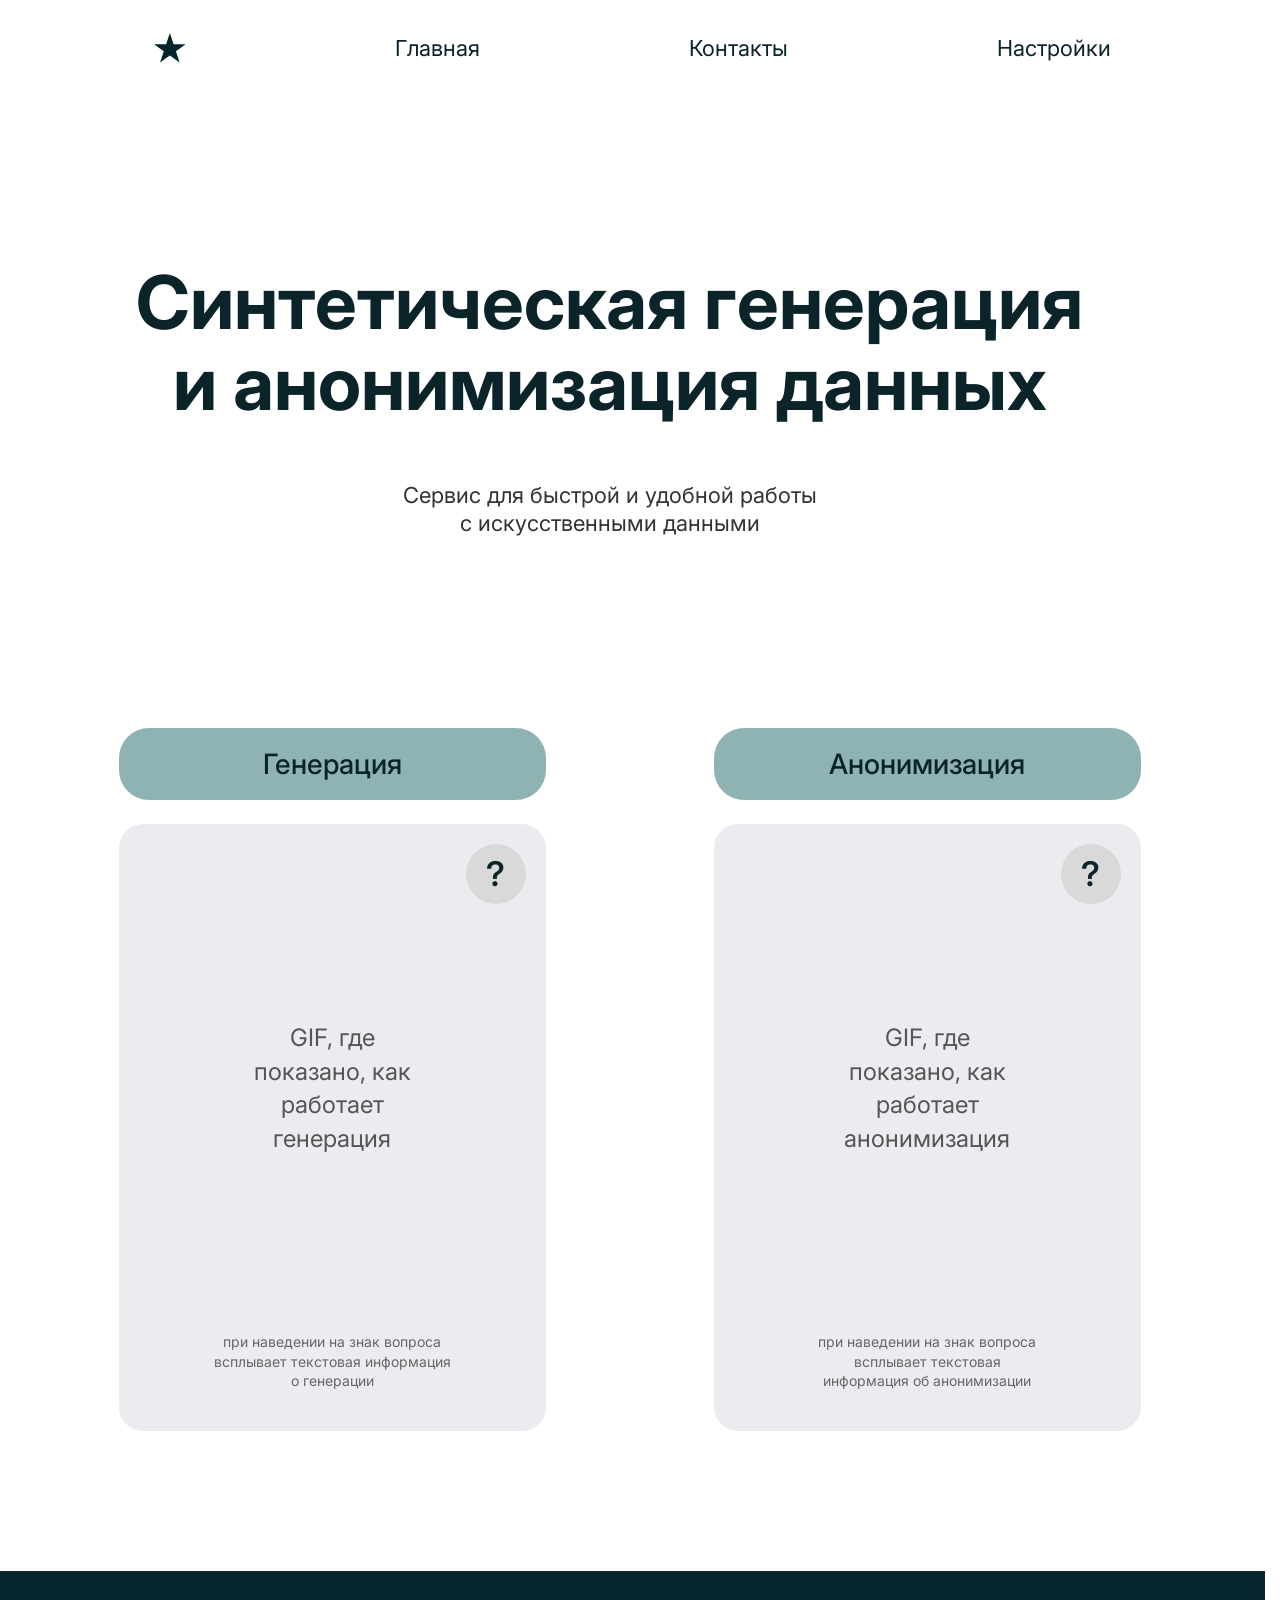
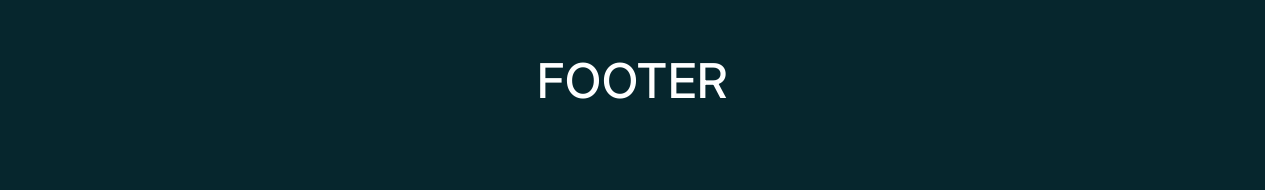
==== commit 9ff53797: "Update index.html последняя версия перед предзащитой" ====
--- a/frontend/index.html
+++ b/frontend/index.html
@@ -7,7 +7,7 @@
     <link rel="preconnect" href="https://fonts.googleapis.com">
     <link rel="preconnect" href="https://fonts.gstatic.com" crossorigin>
     <link href="https://fonts.googleapis.com/css2?family=Inter:wght@400;500;700&display=swap" rel="stylesheet">
-    <link rel="stylesheet" href="style.css?v=3">
+    <link rel="stylesheet" href="style.css?v=9">
 </head>
 <body>
 
@@ -15,7 +15,7 @@
         <header class="header">
             <nav class="nav" aria-label="Основная навигация">
                 <a class="nav-logo" href="#" onclick="showSection('home'); window.scrollTo(0,0); return false;" aria-label="На главную">
-                    <img src="pictures/star_logo.svg" alt="" width="32" height="32" decoding="async">
+                    <img id="nav-logo-img" src="pictures/star_logo.svg" alt="" width="32" height="32" decoding="async">
                 </a>
                 <a class="nav-link" href="#" onclick="showSection('home'); window.scrollTo(0,0); return false;">Главная</a>
                 <a class="nav-link" href="#footer">Контакты</a>
@@ -149,7 +149,7 @@
                             </div>
                         </section>
                         <div class="generate-download-wrap">
-                            <button type="button" class="download-btn download-btn--generate" id="download-btn" hidden>Скачать CSV</button>
+                            <button type="button" class="download-btn--generate" id="download-btn" hidden>Скачать CSV</button>
                         </div>
                     </div>
                 </section>
@@ -173,16 +173,6 @@
                             </div>
                         </div>
                     </div>
-
-                    <section class="preview-panel" id="preview-section-anonym" hidden>
-                        <h3 class="preview-panel__title">Предпросмотр (первые 4 строки):</h3>
-                        <div class="preview-panel__table-clip">
-                            <table class="preview-table" id="preview-table-anonym">
-                                <thead id="preview-thead-anonym"></thead>
-                                <tbody id="preview-tbody-anonym"></tbody>
-                            </table>
-                        </div>
-                    </section>
 
                     <section class="config-panel" id="anonym-config-section" hidden>
                         <div class="config-panel__header">
@@ -212,7 +202,20 @@
                             <span class="btn-main-action__loader"></span>
                         </button>
                         <div class="feedback-large" id="actions-feedback" role="status" aria-live="polite"></div>
-                        <button type="button" class="btn-download-final" id="btn-download-final">Скачать CSV</button>
+                    </div>
+
+                    <section class="preview-panel" id="preview-section-anonym" hidden>
+                        <h3 class="preview-panel__title">Предпросмотр анонимизированного файла (первые 5 строк):</h3>
+                        <div class="preview-panel__table-clip">
+                            <table class="preview-table" id="preview-table-anonym">
+                                <thead id="preview-thead-anonym"></thead>
+                                <tbody id="preview-tbody-anonym"></tbody>
+                            </table>
+                        </div>
+                    </section>
+
+                    <div class="generate-download-wrap generate-download-wrap--anonym">
+                        <button type="button" class="download-btn--generate" id="btn-download-final" hidden>Скачать CSV</button>
                     </div>
                 </div>
             </section>
@@ -225,31 +228,36 @@
 
     <script>
         function showSection(sectionId) {
+            // Скройте все секции
             const sections = document.querySelectorAll('.page-section');
             sections.forEach(section => {
                 section.classList.remove('active');
             });
             
+            // Обновите активный статус табов
             const tabs = document.querySelectorAll('.tab');
             tabs.forEach(tab => {
                 tab.setAttribute('aria-selected', 'false');
                 tab.classList.remove('active');
             });
             
+            // Покажите выбранную секцию
             const activeSection = document.getElementById(sectionId + '-section');
             if (activeSection) {
                 activeSection.classList.add('active');
             }
             
+            // Обновите активный таб
             const activeTabs = document.querySelectorAll(`a[onclick*="showSection('${sectionId}')"]`);
             activeTabs.forEach(tab => {
                 tab.setAttribute('aria-selected', 'true');
                 tab.classList.add('active');
             });
 
+            // Скролл вверх
             window.scrollTo(0, 0);
         }
     </script>
-    <script src="script.js"></script>
+    <script src="script.js?v=8"></script>
 </body>
 </html>
--- a/frontend/style.css
+++ b/frontend/style.css
@@ -1586,10 +1586,13 @@
 
 /* ===== FIX: центрирование секции предпросмотра на странице генерации ===== */
 #generate-section {
+    width: 100%;
+}
+
+#generate-section.active {
     display: flex;
     flex-direction: column;
     align-items: center;
-    width: 100%;
 }
 
 #generate-section .preview-section--generate {
@@ -1614,4 +1617,4 @@
 
 #generate-section .download-btn--generate {
     margin-left: auto;
-}
+}
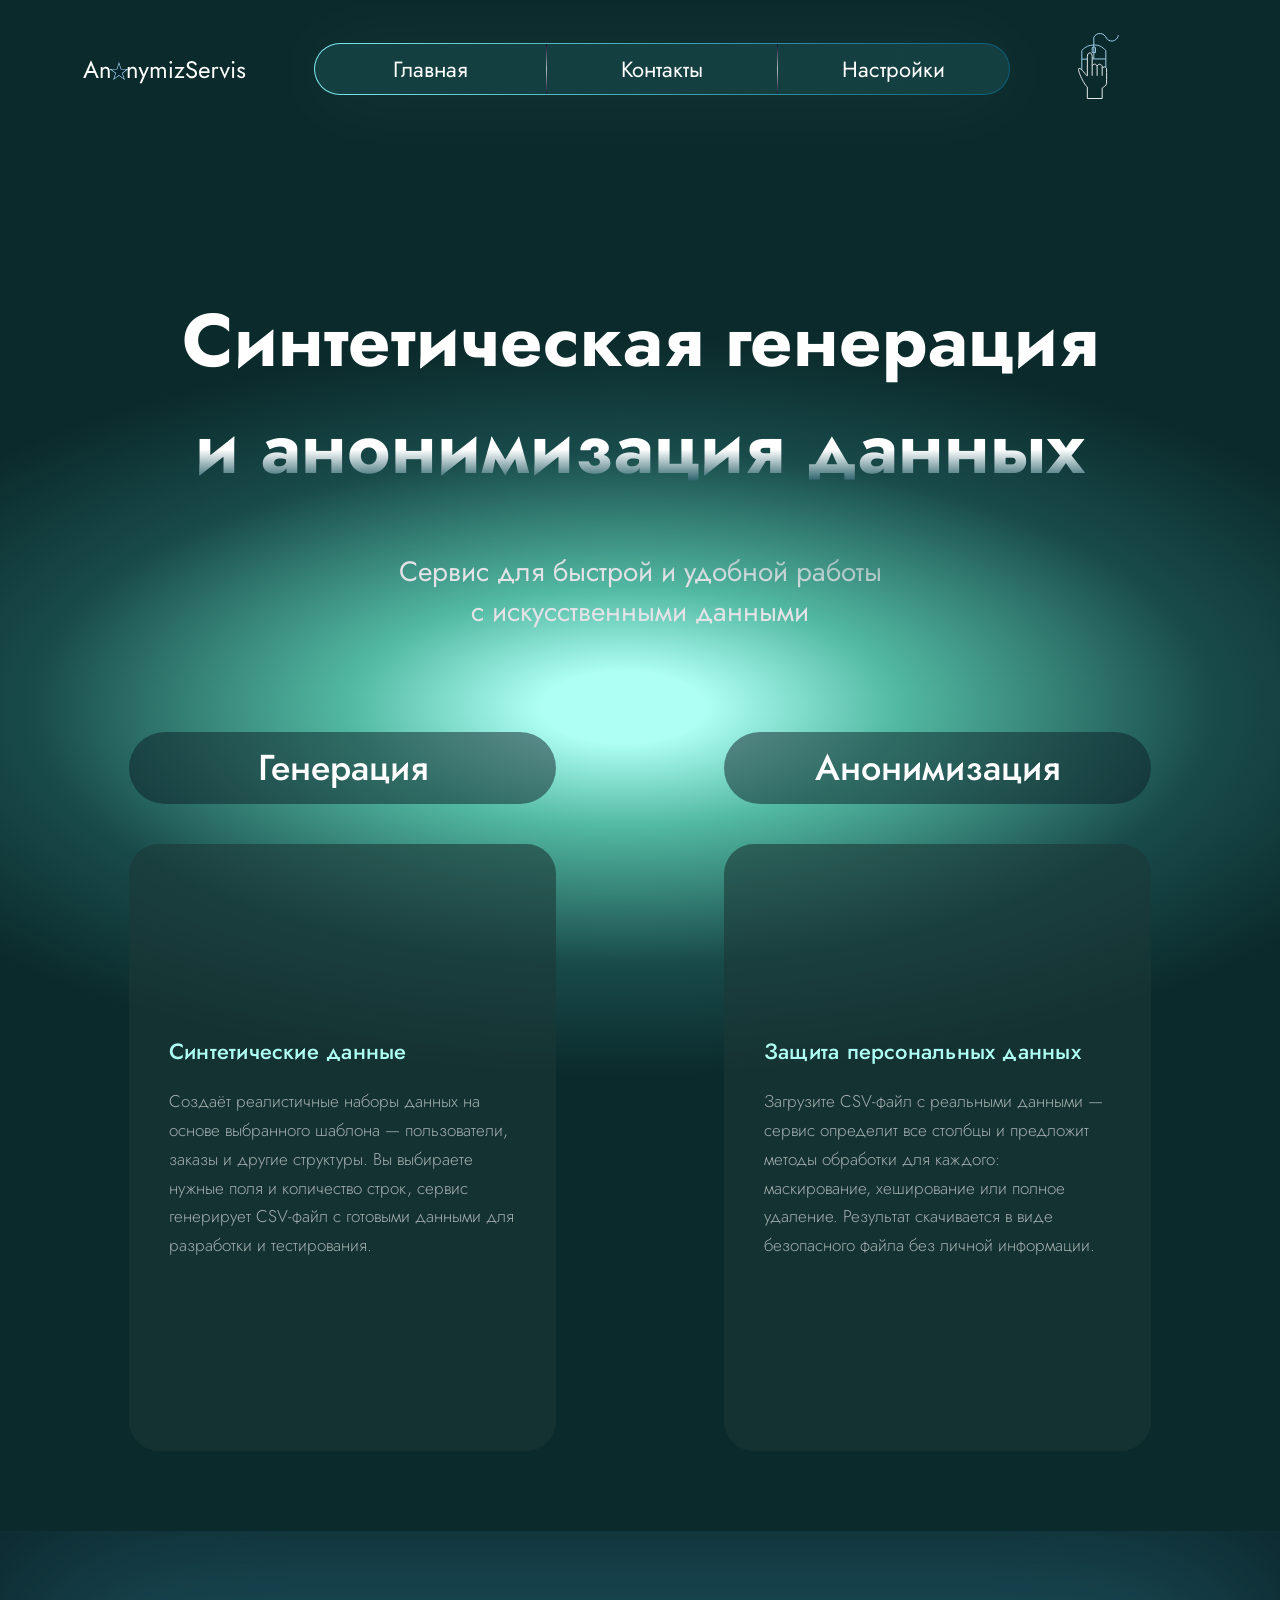
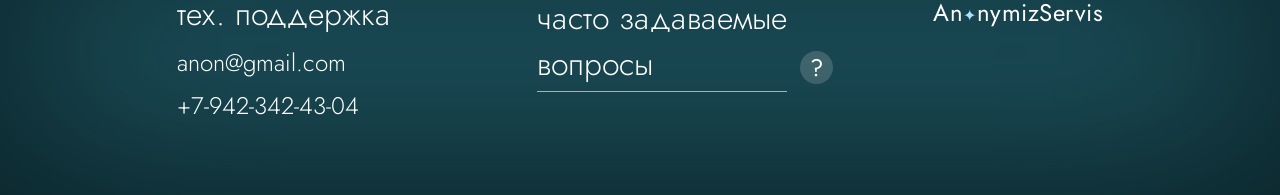
==== commit fa04a40c: "Новый фронт" ====
--- a/frontend/index.html
+++ b/frontend/index.html
@@ -1,263 +1,477 @@
-<!DOCTYPE html>
-<html lang="ru">
-<head>
-    <meta charset="UTF-8">
-    <meta name="viewport" content="width=device-width, initial-scale=1.0">
-    <title>Генерация и анонимизация данных</title>
-    <link rel="preconnect" href="https://fonts.googleapis.com">
-    <link rel="preconnect" href="https://fonts.gstatic.com" crossorigin>
-    <link href="https://fonts.googleapis.com/css2?family=Inter:wght@400;500;700&display=swap" rel="stylesheet">
-    <link rel="stylesheet" href="style.css?v=9">
-</head>
-<body>
-
-    <div class="container">
-        <header class="header">
-            <nav class="nav" aria-label="Основная навигация">
-                <a class="nav-logo" href="#" onclick="showSection('home'); window.scrollTo(0,0); return false;" aria-label="На главную">
-                    <img id="nav-logo-img" src="pictures/star_logo.svg" alt="" width="32" height="32" decoding="async">
-                </a>
-                <a class="nav-link" href="#" onclick="showSection('home'); window.scrollTo(0,0); return false;">Главная</a>
-                <a class="nav-link" href="#footer">Контакты</a>
-                <div class="nav-dropdown" data-nav-settings>
-                    <button type="button" class="nav-dropdown__trigger" id="nav-settings-trigger" aria-expanded="false" aria-haspopup="true" aria-controls="nav-settings-menu">Настройки</button>
-                    <div class="nav-dropdown__menu" id="nav-settings-menu" role="menu" hidden>
-                        <div class="nav-dropdown__group" role="none">
-                            <span class="nav-dropdown__label" id="nav-label-lang">Язык</span>
-                            <div class="nav-dropdown__toggles" role="group" aria-labelledby="nav-label-lang">
-                                <button type="button" class="nav-dropdown__pill" role="menuitem" data-lang="ru">RU</button>
-                                <button type="button" class="nav-dropdown__pill" role="menuitem" data-lang="en">EN</button>
-                            </div>
-                        </div>
-                        <div class="nav-dropdown__group" role="none">
-                            <span class="nav-dropdown__label" id="nav-label-theme">Тема</span>
-                            <div class="nav-dropdown__toggles" role="group" aria-labelledby="nav-label-theme">
-                                <button type="button" class="nav-dropdown__pill" role="menuitem" data-theme-choice="light">Светлая</button>
-                                <button type="button" class="nav-dropdown__pill" role="menuitem" data-theme-choice="dark">Тёмная</button>
-                            </div>
-                        </div>
-                    </div>
-                </div>
-            </nav>
-        </header>
-
-        <main class="main-content">
-            <!-- HOME PAGE -->
-            <section id="home-section" class="page-section active">
-                <section class="hero">
-                    <h1><span class="hero-title-nowrap">Синтетическая генерация</span><br>и анонимизация данных</h1>
-                    <p>Сервис для быстрой и удобной работы<br>с искусственными данными</p>
-                </section>
-
-                <section class="features" id="features">
-                    <div class="feature-column">
-                        <a class="feature-btn" href="#" onclick="showSection('generate'); return false;">Генерация</a>
-                        <div class="feature-card">
-                            <div class="tooltip-container">
-                                <div class="question-mark">?</div>
-                                <div class="tooltip-text">Здесь будет подробная информация о процессе генерации синтетических данных.</div>
-                            </div>
-                            <div class="card-content">
-                                <div class="gif-placeholder">GIF, где<br>показано, как<br>работает<br>генерация</div>
-                            </div>
-                            <div class="bottom-hint">при наведении на знак вопроса<br>всплывает текстовая информация<br>о генерации</div>
-                        </div>
-                    </div>
-
-                    <div class="feature-column">
-                        <a class="feature-btn" href="#" onclick="showSection('anonym'); return false;">Анонимизация</a>
-                        <div class="feature-card">
-                            <div class="tooltip-container">
-                                <div class="question-mark">?</div>
-                                <div class="tooltip-text">Здесь будет подробная информация о процессе анонимизации данных.</div>
-                            </div>
-                            <div class="card-content">
-                                <div class="gif-placeholder">GIF, где<br>показано, как<br>работает<br>анонимизация</div>
-                            </div>
-                            <div class="bottom-hint">при наведении на знак вопроса<br>всплывает текстовая<br>информация об анонимизации</div>
-                        </div>
-                    </div>
-                </section>
-            </section>
-
-            <!-- GENERATE PAGE -->
-            <section id="generate-section" class="page-section">
-                <div class="tabs" role="tablist" aria-label="Режим">
-                    <a href="#" class="tab active" role="tab" aria-selected="true" aria-current="page" onclick="showSection('generate'); return false;">Генерировать</a>
-                    <a href="#" class="tab" role="tab" aria-selected="false" onclick="showSection('anonym'); return false;">Анонимизировать</a>
-                </div>
-
-                <div class="form-row">
-                    <div class="field-wrap">
-                        <div class="custom-select" data-dropdown>
-                            <div
-                                class="custom-select__bar"
-                                role="button"
-                                tabindex="0"
-                                aria-expanded="false"
-                                aria-haspopup="listbox"
-                                aria-label="Выберите шаблон"
-                            >
-                                <span class="custom-select__value" data-placeholder="Выберите шаблон">Выберите шаблон</span>
-                                <span class="custom-select__toggle" aria-hidden="true">
-                                    <img class="custom-select__bird" src="pictures/bird.svg" alt="" width="17" height="15" decoding="async">
-                                </span>
-                            </div>
-                            <ul class="custom-select__list" role="listbox" hidden>
-                                <li role="none">
-                                    <button type="button" class="custom-select__option" role="option" data-value="users.csv">users.csv</button>
-                                </li>
-                                <li role="none">
-                                    <button type="button" class="custom-select__option" role="option" data-value="orders.csv">orders.csv</button>
-                                </li>
-                            </ul>
-                            <input type="hidden" name="template" id="template-value" value="">
-                        </div>
-                    </div>
-
-                    <div class="field-wrap">
-                        <input
-                            type="text"
-                            class="field-input"
-                            name="records"
-                            placeholder="Введите количество записей (от 1 до 10 000)"
-                            autocomplete="off"
-                            required
-                        >
-                    </div>
-                </div>
-
-                <div class="checkboxes" id="checkboxes" hidden>
-                    <!-- Чекбоксы будут добавлены динамически -->
-                </div>
-
-                <button type="button" class="submit-btn" id="submit-generate">
-                    <span class="submit-btn__label">Сгенерировать</span>
-                    <span class="submit-btn__loader" aria-hidden="true"></span>
-                </button>
-
-                <section class="preview-section preview-section--generate" id="preview-section" hidden>
-                    <p class="preview-status" id="preview-status" role="status" aria-live="polite"></p>
-                    <div class="preview-table-wrap" id="preview-table-wrap" hidden>
-                        <section class="preview-panel preview-panel--generate" aria-label="Предпросмотр сгенерированных данных">
-                            <h3 class="preview-panel__title">Предпросмотр (первые 5 строк)</h3>
-                            <div class="preview-panel__table-clip preview-panel__table-clip--generate">
-                                <table class="preview-table preview-table--in-panel" id="preview-table">
-                                    <thead id="preview-thead"></thead>
-                                    <tbody id="preview-tbody"></tbody>
-                                </table>
-                            </div>
-                        </section>
-                        <div class="generate-download-wrap">
-                            <button type="button" class="download-btn--generate" id="download-btn" hidden>Скачать CSV</button>
-                        </div>
-                    </div>
-                </section>
-            </section>
-
-            <!-- ANONYMIZE PAGE -->
-            <section id="anonym-section" class="page-section">
-                <div class="tabs" role="tablist" aria-label="Режим">
-                    <a href="#" class="tab" role="tab" aria-selected="false" onclick="showSection('generate'); return false;">Генерировать</a>
-                    <a href="#" class="tab active" role="tab" aria-selected="true" aria-current="page" onclick="showSection('anonym'); return false;">Анонимизировать</a>
-                </div>
-
-                <div class="anonym-inner">
-                    <div class="upload-section">
-                        <div class="upload-row-scroll">
-                            <div class="upload-row">
-                                <label class="upload-label" for="csv-file-input">Загрузите CSV файл:</label>
-                                <input type="file" id="csv-file-input" class="upload-input" accept=".csv,text/csv,application/csv" hidden>
-                                <button type="button" class="btn-upload" id="btn-pick-file">выбрать файл</button>
-                                <div class="upload-feedback" id="upload-feedback" role="status" aria-live="polite">окно начальной связи</div>
-                            </div>
-                        </div>
-                    </div>
-
-                    <section class="config-panel" id="anonym-config-section" hidden>
-                        <div class="config-panel__header">
-                            <h3 class="config-panel__title">Настройка анонимизации по колонкам:</h3>
-                            <button type="button" class="btn-reset" id="btn-reset-config" aria-label="Сбросить настройки">
-                                <img src="pictures/reset.svg" alt="" class="btn-reset__icon" width="22" height="22" decoding="async">
-                            </button>
-                        </div>
-                        <div class="config-panel__table-clip">
-                            <table class="config-table" id="config-table">
-                                <thead>
-                                    <tr>
-                                        <th>колонка</th>
-                                        <th>метод анонимизации</th>
-                                        <th>параметры</th>
-                                        <th>пример</th>
-                                    </tr>
-                                </thead>
-                                <tbody id="config-tbody"></tbody>
-                            </table>
-                        </div>
-                    </section>
-
-                    <div class="actions">
-                        <button type="button" class="btn-main-action" id="btn-anonymize">
-                            <span>Анонимизировать</span>
-                            <span class="btn-main-action__loader"></span>
-                        </button>
-                        <div class="feedback-large" id="actions-feedback" role="status" aria-live="polite"></div>
-                    </div>
-
-                    <section class="preview-panel" id="preview-section-anonym" hidden>
-                        <h3 class="preview-panel__title">Предпросмотр анонимизированного файла (первые 5 строк):</h3>
-                        <div class="preview-panel__table-clip">
-                            <table class="preview-table" id="preview-table-anonym">
-                                <thead id="preview-thead-anonym"></thead>
-                                <tbody id="preview-tbody-anonym"></tbody>
-                            </table>
-                        </div>
-                    </section>
-
-                    <div class="generate-download-wrap generate-download-wrap--anonym">
-                        <button type="button" class="download-btn--generate" id="btn-download-final" hidden>Скачать CSV</button>
-                    </div>
-                </div>
-            </section>
-        </main>
-    </div>
-
-    <footer class="footer" id="footer">
-        <h2 class="footer-title">FOOTER</h2>
-    </footer>
-
-    <script>
-        function showSection(sectionId) {
-            // Скройте все секции
-            const sections = document.querySelectorAll('.page-section');
-            sections.forEach(section => {
-                section.classList.remove('active');
-            });
-            
-            // Обновите активный статус табов
-            const tabs = document.querySelectorAll('.tab');
-            tabs.forEach(tab => {
-                tab.setAttribute('aria-selected', 'false');
-                tab.classList.remove('active');
-            });
-            
-            // Покажите выбранную секцию
-            const activeSection = document.getElementById(sectionId + '-section');
-            if (activeSection) {
-                activeSection.classList.add('active');
-            }
-            
-            // Обновите активный таб
-            const activeTabs = document.querySelectorAll(`a[onclick*="showSection('${sectionId}')"]`);
-            activeTabs.forEach(tab => {
-                tab.setAttribute('aria-selected', 'true');
-                tab.classList.add('active');
-            });
-
-            // Скролл вверх
-            window.scrollTo(0, 0);
-        }
-    </script>
-    <script src="script.js?v=8"></script>
-</body>
-</html>
+<!DOCTYPE html>
+<html lang="ru">
+<head>
+  <meta charset="UTF-8" />
+  <meta name="viewport" content="width=device-width, initial-scale=1.0" />
+  <title>AnonymizServis — Синтетическая генерация и анонимизация данных</title>
+  <link rel="preconnect" href="https://fonts.googleapis.com" />
+  <link rel="preconnect" href="https://fonts.gstatic.com" crossorigin />
+  <link href="https://fonts.googleapis.com/css2?family=Jost:wght@300;400;500;600;700&display=swap" rel="stylesheet" />
+  <link rel="stylesheet" href="styles.css" />
+</head>
+<body>
+
+  <!-- ══════════════════════════════════════════
+       PAGE: index  (id="page-index")
+       ══════════════════════════════════════════ -->
+  <div id="page-index">
+
+    <section class="hero">
+
+      <!-- NAVBAR -->
+      <header class="navbar">
+        <a href="#" class="logo" onclick="showPage('index')"><svg width="163" height="35" viewBox="0 0 163 35" fill="none" xmlns="http://www.w3.org/2000/svg">
+<path d="M3.60612 20.96L4.32613 19.04H11.7661L12.4861 20.96H3.60612ZM7.99813 12.992L5.16613 19.664L4.97413 20.096L2.47813 26H0.198125L7.99813 8.36L15.7981 26H13.5181L11.0701 20.24L10.8781 19.76L7.99813 12.992ZM24.8019 19.28C24.8019 18.368 24.6019 17.68 24.2019 17.216C23.8019 16.752 23.2179 16.52 22.4499 16.52C21.8899 16.52 21.3939 16.64 20.9619 16.88C20.5459 17.104 20.2179 17.424 19.9779 17.84C19.7539 18.256 19.6419 18.736 19.6419 19.28V26H17.7219V14.96H19.6419V16.688C20.0099 16.016 20.4659 15.52 21.0099 15.2C21.5699 14.88 22.2099 14.72 22.9299 14.72C24.0979 14.72 25.0179 15.112 25.6899 15.896C26.3779 16.664 26.7219 17.712 26.7219 19.04V26H24.8019V19.28ZM51.8019 19.28C51.8019 18.368 51.6019 17.68 51.2019 17.216C50.8019 16.752 50.2179 16.52 49.4499 16.52C48.8899 16.52 48.3939 16.64 47.9619 16.88C47.5459 17.104 47.2179 17.424 46.9779 17.84C46.7539 18.256 46.6419 18.736 46.6419 19.28V26H44.7219V14.96H46.6419V16.688C47.0099 16.016 47.4659 15.52 48.0099 15.2C48.5699 14.88 49.2099 14.72 49.9299 14.72C51.0979 14.72 52.0179 15.112 52.6899 15.896C53.3779 16.664 53.7219 17.712 53.7219 19.04V26H51.8019V19.28ZM65.9741 14.96L58.7741 31.28H56.6141L59.6381 24.44L55.4141 14.96H57.6941L61.1981 23.6L60.4061 23.504L63.8141 14.96H65.9741ZM82.9044 19.04V26H80.9844V19.28C80.9844 18.336 80.8084 17.64 80.4564 17.192C80.1204 16.744 79.5924 16.52 78.8724 16.52C78.3444 16.52 77.8884 16.632 77.5044 16.856C77.1204 17.064 76.8244 17.376 76.6164 17.792C76.4084 18.208 76.3044 18.704 76.3044 19.28V26H74.3844V19.28C74.3844 18.336 74.2084 17.64 73.8564 17.192C73.5204 16.744 72.9924 16.52 72.2724 16.52C71.7444 16.52 71.2884 16.632 70.9044 16.856C70.5204 17.064 70.2244 17.376 70.0164 17.792C69.8084 18.208 69.7044 18.704 69.7044 19.28V26H67.7844V14.96H69.7044V16.568C70.0404 15.944 70.4564 15.48 70.9524 15.176C71.4644 14.872 72.0644 14.72 72.7524 14.72C73.5204 14.72 74.1764 14.904 74.7204 15.272C75.2804 15.624 75.6884 16.128 75.9444 16.784C76.3284 16.096 76.8084 15.584 77.3844 15.248C77.9604 14.896 78.6164 14.72 79.3524 14.72C80.1044 14.72 80.7444 14.888 81.2724 15.224C81.8004 15.56 82.2004 16.056 82.4724 16.712C82.7604 17.352 82.9044 18.128 82.9044 19.04ZM86.5109 10.4C86.5109 10.032 86.6389 9.72 86.8949 9.464C87.1669 9.208 87.4789 9.08 87.8309 9.08C88.1989 9.08 88.5109 9.208 88.7669 9.464C89.0229 9.72 89.1509 10.032 89.1509 10.4C89.1509 10.752 89.0229 11.064 88.7669 11.336C88.5109 11.592 88.1989 11.72 87.8309 11.72C87.4789 11.72 87.1669 11.592 86.8949 11.336C86.6389 11.064 86.5109 10.752 86.5109 10.4ZM86.8709 14.96H88.7909V26H86.8709V14.96ZM98.1453 16.76H92.0253V14.96H101.625L94.7853 24.2H101.145V26H91.3053L98.1453 16.76ZM104.528 20.912C104.912 21.584 105.312 22.176 105.728 22.688C106.16 23.2 106.64 23.6 107.168 23.888C107.696 24.176 108.296 24.32 108.968 24.32C109.864 24.32 110.584 24.072 111.128 23.576C111.672 23.08 111.944 22.448 111.944 21.68C111.944 20.928 111.768 20.328 111.416 19.88C111.064 19.432 110.6 19.072 110.024 18.8C109.464 18.512 108.864 18.256 108.224 18.032C107.808 17.888 107.344 17.704 106.832 17.48C106.32 17.24 105.832 16.944 105.368 16.592C104.904 16.224 104.52 15.776 104.216 15.248C103.928 14.72 103.784 14.072 103.784 13.304C103.784 12.472 103.992 11.728 104.408 11.072C104.824 10.416 105.4 9.904 106.136 9.536C106.872 9.152 107.712 8.96 108.656 8.96C109.568 8.96 110.36 9.136 111.032 9.488C111.72 9.824 112.304 10.264 112.784 10.808C113.264 11.336 113.64 11.896 113.912 12.488L112.16 13.496C111.952 13.08 111.688 12.672 111.368 12.272C111.048 11.872 110.656 11.544 110.192 11.288C109.744 11.032 109.192 10.904 108.536 10.904C107.624 10.904 106.96 11.128 106.544 11.576C106.128 12.008 105.92 12.496 105.92 13.04C105.92 13.504 106.04 13.936 106.28 14.336C106.52 14.72 106.92 15.088 107.48 15.44C108.056 15.776 108.832 16.112 109.808 16.448C110.256 16.608 110.728 16.816 111.224 17.072C111.72 17.328 112.176 17.656 112.592 18.056C113.024 18.44 113.376 18.912 113.648 19.472C113.92 20.016 114.056 20.672 114.056 21.44C114.056 22.176 113.912 22.84 113.624 23.432C113.352 24.024 112.968 24.528 112.472 24.944C111.992 25.36 111.44 25.68 110.816 25.904C110.208 26.128 109.568 26.24 108.896 26.24C107.984 26.24 107.136 26.048 106.352 25.664C105.584 25.264 104.904 24.744 104.312 24.104C103.736 23.448 103.264 22.752 102.896 22.016L104.528 20.912ZM121.205 26.24C120.181 26.24 119.269 26 118.469 25.52C117.685 25.024 117.069 24.344 116.621 23.48C116.189 22.616 115.973 21.616 115.973 20.48C115.973 19.328 116.197 18.32 116.645 17.456C117.109 16.592 117.749 15.92 118.565 15.44C119.397 14.96 120.357 14.72 121.445 14.72C122.533 14.72 123.461 14.952 124.229 15.416C125.013 15.864 125.613 16.512 126.029 17.36C126.445 18.208 126.653 19.216 126.653 20.384C126.653 20.496 126.645 20.616 126.629 20.744C126.629 20.856 126.629 20.928 126.629 20.96H117.197V19.328H125.117L124.349 20.432C124.397 20.352 124.445 20.232 124.493 20.072C124.541 19.896 124.565 19.752 124.565 19.64C124.565 18.984 124.429 18.416 124.157 17.936C123.901 17.456 123.541 17.08 123.077 16.808C122.613 16.536 122.069 16.4 121.445 16.4C120.709 16.4 120.077 16.56 119.549 16.88C119.037 17.184 118.637 17.632 118.349 18.224C118.077 18.8 117.933 19.512 117.917 20.36C117.917 21.224 118.053 21.96 118.325 22.568C118.597 23.176 118.997 23.64 119.525 23.96C120.053 24.28 120.693 24.44 121.445 24.44C122.197 24.44 122.861 24.28 123.437 23.96C124.013 23.624 124.501 23.12 124.901 22.448L126.461 23.432C125.885 24.36 125.157 25.064 124.277 25.544C123.413 26.008 122.389 26.24 121.205 26.24ZM131.204 14.96V26H129.284V14.96H131.204ZM134.54 17.072C134.284 16.88 134.052 16.744 133.844 16.664C133.636 16.568 133.372 16.52 133.052 16.52C132.572 16.52 132.196 16.64 131.924 16.88C131.652 17.12 131.46 17.448 131.348 17.864C131.252 18.28 131.204 18.752 131.204 19.28H130.34C130.34 18.4 130.492 17.624 130.796 16.952C131.116 16.264 131.524 15.72 132.02 15.32C132.516 14.92 133.02 14.72 133.532 14.72C133.932 14.72 134.3 14.776 134.636 14.888C134.988 14.984 135.308 15.184 135.596 15.488L134.54 17.072ZM136.438 14.96H138.598L141.718 22.76L144.838 14.96H146.998L141.718 26.84L136.438 14.96ZM148.808 10.4C148.808 10.032 148.936 9.72 149.192 9.464C149.464 9.208 149.776 9.08 150.128 9.08C150.496 9.08 150.808 9.208 151.064 9.464C151.32 9.72 151.448 10.032 151.448 10.4C151.448 10.752 151.32 11.064 151.064 11.336C150.808 11.592 150.496 11.72 150.128 11.72C149.776 11.72 149.464 11.592 149.192 11.336C148.936 11.064 148.808 10.752 148.808 10.4ZM149.168 14.96H151.088V26H149.168V14.96ZM155.498 22.616C155.722 22.952 155.978 23.264 156.266 23.552C156.554 23.84 156.882 24.072 157.25 24.248C157.634 24.408 158.05 24.488 158.498 24.488C159.042 24.488 159.466 24.368 159.77 24.128C160.09 23.872 160.25 23.528 160.25 23.096C160.25 22.712 160.122 22.392 159.866 22.136C159.626 21.864 159.314 21.64 158.93 21.464C158.546 21.272 158.138 21.096 157.706 20.936C157.226 20.744 156.738 20.52 156.242 20.264C155.762 19.992 155.354 19.648 155.018 19.232C154.698 18.8 154.538 18.264 154.538 17.624C154.538 16.968 154.706 16.424 155.042 15.992C155.394 15.56 155.842 15.24 156.386 15.032C156.946 14.824 157.522 14.72 158.114 14.72C158.706 14.72 159.258 14.816 159.77 15.008C160.298 15.2 160.762 15.456 161.162 15.776C161.562 16.096 161.874 16.464 162.098 16.88L160.562 17.864C160.258 17.448 159.874 17.104 159.41 16.832C158.962 16.56 158.45 16.424 157.874 16.424C157.474 16.424 157.13 16.512 156.842 16.688C156.554 16.864 156.41 17.136 156.41 17.504C156.41 17.792 156.522 18.048 156.746 18.272C156.97 18.496 157.258 18.696 157.61 18.872C157.962 19.048 158.33 19.216 158.714 19.376C159.354 19.632 159.938 19.912 160.466 20.216C160.994 20.504 161.41 20.856 161.714 21.272C162.034 21.688 162.194 22.224 162.194 22.88C162.194 23.84 161.842 24.64 161.138 25.28C160.45 25.92 159.538 26.24 158.402 26.24C157.666 26.24 157.002 26.112 156.41 25.856C155.818 25.584 155.314 25.24 154.898 24.824C154.498 24.408 154.194 23.984 153.986 23.552L155.498 22.616Z" fill="white"/>
+<path d="M36 10L38.2451 16.9098H45.5106L39.6327 21.1803L41.8779 28.0902L36 23.8197L30.1221 28.0902L32.3673 21.1803L26.4894 16.9098H33.7549L36 10Z" fill="#AEDFFF"/>
+<path d="M36 12L37.7961 17.5279H43.6085L38.9062 20.9443L40.7023 26.4721L36 23.0557L31.2977 26.4721L33.0938 20.9443L28.3915 17.5279H34.2039L36 12Z" fill="#02252B"/>
+</svg></a>
+        <nav class="nav-links"><div class="nav-links-inner">
+          <a href="#" class="nav-item active" onclick="showPage('index')">Главная</a>
+          <div class="nav-divider"></div>
+          <a href="#contacts-index" class="nav-item">Контакты</a>
+          <div class="nav-divider"></div>
+          <a href="#" class="nav-item">Настройки</a>
+        </div></nav>
+        <div class="nav-hand" title="Помощь">
+          <svg width="41" height="66" viewBox="0 0 41 66" fill="none" xmlns="http://www.w3.org/2000/svg">
+<path d="M14.1654 42.7948V33.0554M14.1654 33.0554V23.3161C13.9603 20.8671 13.5335 19.9287 11.6914 19.9701C9.92547 19.9842 9.70573 21.359 9.33612 23.3161V42.7948C8.77272 43.719 3.51985 34.7443 0.971015 35.3857C-1.57782 36.0271 6.93618 53.1088 9.33612 54.0287V65.5H24.1793V55.1034C26.1856 53.6852 27.5066 53.0888 28.5383 50.6818C28.7229 44.538 28.6361 41.2689 28.5383 35.3857C27.6648 34.0488 27.174 33.9131 26.2999 33.8331C25.3876 34.0129 24.957 34.5242 24.1793 35.3857M14.1654 33.0554C14.8866 31.8136 16.2234 30.8048 16.7576 31.2032C17.0651 30.97 18.6484 31.6079 19.1134 33.0554M19.1134 33.0554V42.7948M19.1134 33.0554C19.9567 31.6077 20.6423 31.5118 21.8231 31.2032C23.24 31.7843 23.6965 32.2048 24.1793 33.0554V35.3857M24.1793 42.7948V35.3857" stroke="white"/>
+<path d="M3.81152 36.9391V26.177M15.8152 12.1038C10.8826 12.2155 7.95471 13.2755 3.81152 17.4848V26.177M15.8152 12.1038C21.0507 11.914 23.6387 13.3194 27.8189 17.4848V25.9702M15.8152 12.1038C15.8152 17.519 15.8152 20.555 15.8152 25.9702M15.8152 12.1038V4.23923C18.728 -1.37479 26.5771 -0.313288 28.2328 5.06709C33.8544 11.8348 40.4941 5.57005 40.2365 2.16967M27.8189 34.4555V25.9702M3.81152 26.177H9.19248M27.8189 25.9702H15.8152M14.1595 25.9702H15.8152M14.1595 14.5872C15.3803 13.8738 16.1278 13.8671 17.4709 14.5872V19.5543C16.1777 19.5543 15.4527 19.5543 14.1595 19.5543V17.4848V14.5872Z" stroke="#AEDFFF"/>
+</svg>
+        </div>
+      </header>
+
+      <!-- HERO CONTENT -->
+      <div class="hero-content">
+        <div class="hero-title-row">
+          <img src="stick_left.svg" class="hero-stick" alt="" />
+          <h1 class="hero-title">
+            Синтетическая генерация<br />и анонимизация данных
+          </h1>
+          <img src="stick_right.svg" class="hero-stick" alt="" />
+        </div>
+        <p class="hero-subtitle">
+          Сервис для быстрой и удобной работы<br />с искусственными данными
+        </p>
+      </div>
+
+      <!-- CARDS -->
+      <div class="cards-section">
+        <!-- Генерация -->
+        <div class="card-wrapper">
+          <a href="#" class="card-tab" onclick="showPage('generation'); return false;">Генерация</a>
+          <div class="card-body" id="card-generation">
+            <div class="card-desc">
+              <p class="card-desc-title">Синтетические данные</p>
+              <p class="card-desc-text">Создаёт реалистичные наборы данных на основе выбранного шаблона — пользователи, заказы и другие структуры. Вы выбираете нужные поля и количество строк, сервис генерирует CSV-файл с готовыми данными для разработки и тестирования.</p>
+            </div>
+          </div>
+        </div>
+
+        <!-- Анонимизация -->
+        <div class="card-wrapper">
+          <div class="card-tab" onclick="showPage('anonymization')" style="cursor:pointer;">Анонимизация</div>
+          <div class="card-body" id="card-anonymization">
+            <div class="card-desc">
+              <p class="card-desc-title">Защита персональных данных</p>
+              <p class="card-desc-text">Загрузите CSV-файл с реальными данными — сервис определит все столбцы и предложит методы обработки для каждого: маскирование, хеширование или полное удаление. Результат скачивается в виде безопасного файла без личной информации.</p>
+            </div>
+          </div>
+        </div>
+      </div>
+
+    </section>
+
+    <!-- FOOTER -->
+    <footer class="footer" id="contacts-index">
+      <div class="footer-glow"></div>
+      <div class="footer-inner">
+        <div class="footer-support">
+          <h3 class="footer-heading">тех. поддержка</h3>
+          <a href="mailto:anon@gmail.com" class="footer-contact">anon@gmail.com</a>
+          <a href="tel:+79423424304" class="footer-contact">+7-942-342-43-04</a>
+        </div>
+        <div class="footer-faq">
+          <div class="faq-label">
+            <span class="faq-text">часто задаваемые<br />вопросы</span>
+            <button class="faq-btn">?</button>
+          </div>
+        </div>
+        <div class="footer-logo">
+          <span class="logo-text">An<span class="logo-star-inline">✦</span>nymizServis</span>
+        </div>
+      </div>
+    </footer>
+
+  </div><!-- /#page-index -->
+
+
+  <!-- ══════════════════════════════════════════
+       PAGE: generation  (id="page-generation")
+       ══════════════════════════════════════════ -->
+  <div id="page-generation" style="display:none;">
+
+    <section class="hero gen-page">
+
+      <!-- NAVBAR -->
+      <header class="navbar">
+        <a href="#" class="logo" onclick="showPage('index'); return false;"><svg width="163" height="35" viewBox="0 0 163 35" fill="none" xmlns="http://www.w3.org/2000/svg">
+<path d="M3.60612 20.96L4.32613 19.04H11.7661L12.4861 20.96H3.60612ZM7.99813 12.992L5.16613 19.664L4.97413 20.096L2.47813 26H0.198125L7.99813 8.36L15.7981 26H13.5181L11.0701 20.24L10.8781 19.76L7.99813 12.992ZM24.8019 19.28C24.8019 18.368 24.6019 17.68 24.2019 17.216C23.8019 16.752 23.2179 16.52 22.4499 16.52C21.8899 16.52 21.3939 16.64 20.9619 16.88C20.5459 17.104 20.2179 17.424 19.9779 17.84C19.7539 18.256 19.6419 18.736 19.6419 19.28V26H17.7219V14.96H19.6419V16.688C20.0099 16.016 20.4659 15.52 21.0099 15.2C21.5699 14.88 22.2099 14.72 22.9299 14.72C24.0979 14.72 25.0179 15.112 25.6899 15.896C26.3779 16.664 26.7219 17.712 26.7219 19.04V26H24.8019V19.28ZM51.8019 19.28C51.8019 18.368 51.6019 17.68 51.2019 17.216C50.8019 16.752 50.2179 16.52 49.4499 16.52C48.8899 16.52 48.3939 16.64 47.9619 16.88C47.5459 17.104 47.2179 17.424 46.9779 17.84C46.7539 18.256 46.6419 18.736 46.6419 19.28V26H44.7219V14.96H46.6419V16.688C47.0099 16.016 47.4659 15.52 48.0099 15.2C48.5699 14.88 49.2099 14.72 49.9299 14.72C51.0979 14.72 52.0179 15.112 52.6899 15.896C53.3779 16.664 53.7219 17.712 53.7219 19.04V26H51.8019V19.28ZM65.9741 14.96L58.7741 31.28H56.6141L59.6381 24.44L55.4141 14.96H57.6941L61.1981 23.6L60.4061 23.504L63.8141 14.96H65.9741ZM82.9044 19.04V26H80.9844V19.28C80.9844 18.336 80.8084 17.64 80.4564 17.192C80.1204 16.744 79.5924 16.52 78.8724 16.52C78.3444 16.52 77.8884 16.632 77.5044 16.856C77.1204 17.064 76.8244 17.376 76.6164 17.792C76.4084 18.208 76.3044 18.704 76.3044 19.28V26H74.3844V19.28C74.3844 18.336 74.2084 17.64 73.8564 17.192C73.5204 16.744 72.9924 16.52 72.2724 16.52C71.7444 16.52 71.2884 16.632 70.9044 16.856C70.5204 17.064 70.2244 17.376 70.0164 17.792C69.8084 18.208 69.7044 18.704 69.7044 19.28V26H67.7844V14.96H69.7044V16.568C70.0404 15.944 70.4564 15.48 70.9524 15.176C71.4644 14.872 72.0644 14.72 72.7524 14.72C73.5204 14.72 74.1764 14.904 74.7204 15.272C75.2804 15.624 75.6884 16.128 75.9444 16.784C76.3284 16.096 76.8084 15.584 77.3844 15.248C77.9604 14.896 78.6164 14.72 79.3524 14.72C80.1044 14.72 80.7444 14.888 81.2724 15.224C81.8004 15.56 82.2004 16.056 82.4724 16.712C82.7604 17.352 82.9044 18.128 82.9044 19.04ZM86.5109 10.4C86.5109 10.032 86.6389 9.72 86.8949 9.464C87.1669 9.208 87.4789 9.08 87.8309 9.08C88.1989 9.08 88.5109 9.208 88.7669 9.464C89.0229 9.72 89.1509 10.032 89.1509 10.4C89.1509 10.752 89.0229 11.064 88.7669 11.336C88.5109 11.592 88.1989 11.72 87.8309 11.72C87.4789 11.72 87.1669 11.592 86.8949 11.336C86.6389 11.064 86.5109 10.752 86.5109 10.4ZM86.8709 14.96H88.7909V26H86.8709V14.96ZM98.1453 16.76H92.0253V14.96H101.625L94.7853 24.2H101.145V26H91.3053L98.1453 16.76ZM104.528 20.912C104.912 21.584 105.312 22.176 105.728 22.688C106.16 23.2 106.64 23.6 107.168 23.888C107.696 24.176 108.296 24.32 108.968 24.32C109.864 24.32 110.584 24.072 111.128 23.576C111.672 23.08 111.944 22.448 111.944 21.68C111.944 20.928 111.768 20.328 111.416 19.88C111.064 19.432 110.6 19.072 110.024 18.8C109.464 18.512 108.864 18.256 108.224 18.032C107.808 17.888 107.344 17.704 106.832 17.48C106.32 17.24 105.832 16.944 105.368 16.592C104.904 16.224 104.52 15.776 104.216 15.248C103.928 14.72 103.784 14.072 103.784 13.304C103.784 12.472 103.992 11.728 104.408 11.072C104.824 10.416 105.4 9.904 106.136 9.536C106.872 9.152 107.712 8.96 108.656 8.96C109.568 8.96 110.36 9.136 111.032 9.488C111.72 9.824 112.304 10.264 112.784 10.808C113.264 11.336 113.64 11.896 113.912 12.488L112.16 13.496C111.952 13.08 111.688 12.672 111.368 12.272C111.048 11.872 110.656 11.544 110.192 11.288C109.744 11.032 109.192 10.904 108.536 10.904C107.624 10.904 106.96 11.128 106.544 11.576C106.128 12.008 105.92 12.496 105.92 13.04C105.92 13.504 106.04 13.936 106.28 14.336C106.52 14.72 106.92 15.088 107.48 15.44C108.056 15.776 108.832 16.112 109.808 16.448C110.256 16.608 110.728 16.816 111.224 17.072C111.72 17.328 112.176 17.656 112.592 18.056C113.024 18.44 113.376 18.912 113.648 19.472C113.92 20.016 114.056 20.672 114.056 21.44C114.056 22.176 113.912 22.84 113.624 23.432C113.352 24.024 112.968 24.528 112.472 24.944C111.992 25.36 111.44 25.68 110.816 25.904C110.208 26.128 109.568 26.24 108.896 26.24C107.984 26.24 107.136 26.048 106.352 25.664C105.584 25.264 104.904 24.744 104.312 24.104C103.736 23.448 103.264 22.752 102.896 22.016L104.528 20.912ZM121.205 26.24C120.181 26.24 119.269 26 118.469 25.52C117.685 25.024 117.069 24.344 116.621 23.48C116.189 22.616 115.973 21.616 115.973 20.48C115.973 19.328 116.197 18.32 116.645 17.456C117.109 16.592 117.749 15.92 118.565 15.44C119.397 14.96 120.357 14.72 121.445 14.72C122.533 14.72 123.461 14.952 124.229 15.416C125.013 15.864 125.613 16.512 126.029 17.36C126.445 18.208 126.653 19.216 126.653 20.384C126.653 20.496 126.645 20.616 126.629 20.744C126.629 20.856 126.629 20.928 126.629 20.96H117.197V19.328H125.117L124.349 20.432C124.397 20.352 124.445 20.232 124.493 20.072C124.541 19.896 124.565 19.752 124.565 19.64C124.565 18.984 124.429 18.416 124.157 17.936C123.901 17.456 123.541 17.08 123.077 16.808C122.613 16.536 122.069 16.4 121.445 16.4C120.709 16.4 120.077 16.56 119.549 16.88C119.037 17.184 118.637 17.632 118.349 18.224C118.077 18.8 117.933 19.512 117.917 20.36C117.917 21.224 118.053 21.96 118.325 22.568C118.597 23.176 118.997 23.64 119.525 23.96C120.053 24.28 120.693 24.44 121.445 24.44C122.197 24.44 122.861 24.28 123.437 23.96C124.013 23.624 124.501 23.12 124.901 22.448L126.461 23.432C125.885 24.36 125.157 25.064 124.277 25.544C123.413 26.008 122.389 26.24 121.205 26.24ZM131.204 14.96V26H129.284V14.96H131.204ZM134.54 17.072C134.284 16.88 134.052 16.744 133.844 16.664C133.636 16.568 133.372 16.52 133.052 16.52C132.572 16.52 132.196 16.64 131.924 16.88C131.652 17.12 131.46 17.448 131.348 17.864C131.252 18.28 131.204 18.752 131.204 19.28H130.34C130.34 18.4 130.492 17.624 130.796 16.952C131.116 16.264 131.524 15.72 132.02 15.32C132.516 14.92 133.02 14.72 133.532 14.72C133.932 14.72 134.3 14.776 134.636 14.888C134.988 14.984 135.308 15.184 135.596 15.488L134.54 17.072ZM136.438 14.96H138.598L141.718 22.76L144.838 14.96H146.998L141.718 26.84L136.438 14.96ZM148.808 10.4C148.808 10.032 148.936 9.72 149.192 9.464C149.464 9.208 149.776 9.08 150.128 9.08C150.496 9.08 150.808 9.208 151.064 9.464C151.32 9.72 151.448 10.032 151.448 10.4C151.448 10.752 151.32 11.064 151.064 11.336C150.808 11.592 150.496 11.72 150.128 11.72C149.776 11.72 149.464 11.592 149.192 11.336C148.936 11.064 148.808 10.752 148.808 10.4ZM149.168 14.96H151.088V26H149.168V14.96ZM155.498 22.616C155.722 22.952 155.978 23.264 156.266 23.552C156.554 23.84 156.882 24.072 157.25 24.248C157.634 24.408 158.05 24.488 158.498 24.488C159.042 24.488 159.466 24.368 159.77 24.128C160.09 23.872 160.25 23.528 160.25 23.096C160.25 22.712 160.122 22.392 159.866 22.136C159.626 21.864 159.314 21.64 158.93 21.464C158.546 21.272 158.138 21.096 157.706 20.936C157.226 20.744 156.738 20.52 156.242 20.264C155.762 19.992 155.354 19.648 155.018 19.232C154.698 18.8 154.538 18.264 154.538 17.624C154.538 16.968 154.706 16.424 155.042 15.992C155.394 15.56 155.842 15.24 156.386 15.032C156.946 14.824 157.522 14.72 158.114 14.72C158.706 14.72 159.258 14.816 159.77 15.008C160.298 15.2 160.762 15.456 161.162 15.776C161.562 16.096 161.874 16.464 162.098 16.88L160.562 17.864C160.258 17.448 159.874 17.104 159.41 16.832C158.962 16.56 158.45 16.424 157.874 16.424C157.474 16.424 157.13 16.512 156.842 16.688C156.554 16.864 156.41 17.136 156.41 17.504C156.41 17.792 156.522 18.048 156.746 18.272C156.97 18.496 157.258 18.696 157.61 18.872C157.962 19.048 158.33 19.216 158.714 19.376C159.354 19.632 159.938 19.912 160.466 20.216C160.994 20.504 161.41 20.856 161.714 21.272C162.034 21.688 162.194 22.224 162.194 22.88C162.194 23.84 161.842 24.64 161.138 25.28C160.45 25.92 159.538 26.24 158.402 26.24C157.666 26.24 157.002 26.112 156.41 25.856C155.818 25.584 155.314 25.24 154.898 24.824C154.498 24.408 154.194 23.984 153.986 23.552L155.498 22.616Z" fill="white"/>
+<path d="M36 10L38.2451 16.9098H45.5106L39.6327 21.1803L41.8779 28.0902L36 23.8197L30.1221 28.0902L32.3673 21.1803L26.4894 16.9098H33.7549L36 10Z" fill="#AEDFFF"/>
+<path d="M36 12L37.7961 17.5279H43.6085L38.9062 20.9443L40.7023 26.4721L36 23.0557L31.2977 26.4721L33.0938 20.9443L28.3915 17.5279H34.2039L36 12Z" fill="#02252B"/>
+</svg></a>
+        <nav class="nav-links"><div class="nav-links-inner">
+          <a href="#" class="nav-item" onclick="showPage('index'); return false;">Главная</a>
+          <div class="nav-divider"></div>
+          <a href="#contacts-gen" class="nav-item">Контакты</a>
+          <div class="nav-divider"></div>
+          <a href="#" class="nav-item">Настройки</a>
+        </div></nav>
+        <div class="nav-hand" title="Помощь">
+          <svg width="41" height="66" viewBox="0 0 41 66" fill="none" xmlns="http://www.w3.org/2000/svg">
+<path d="M14.1654 42.7948V33.0554M14.1654 33.0554V23.3161C13.9603 20.8671 13.5335 19.9287 11.6914 19.9701C9.92547 19.9842 9.70573 21.359 9.33612 23.3161V42.7948C8.77272 43.719 3.51985 34.7443 0.971015 35.3857C-1.57782 36.0271 6.93618 53.1088 9.33612 54.0287V65.5H24.1793V55.1034C26.1856 53.6852 27.5066 53.0888 28.5383 50.6818C28.7229 44.538 28.6361 41.2689 28.5383 35.3857C27.6648 34.0488 27.174 33.9131 26.2999 33.8331C25.3876 34.0129 24.957 34.5242 24.1793 35.3857M14.1654 33.0554C14.8866 31.8136 16.2234 30.8048 16.7576 31.2032C17.0651 30.97 18.6484 31.6079 19.1134 33.0554M19.1134 33.0554V42.7948M19.1134 33.0554C19.9567 31.6077 20.6423 31.5118 21.8231 31.2032C23.24 31.7843 23.6965 32.2048 24.1793 33.0554V35.3857M24.1793 42.7948V35.3857" stroke="white"/>
+<path d="M3.81152 36.9391V26.177M15.8152 12.1038C10.8826 12.2155 7.95471 13.2755 3.81152 17.4848V26.177M15.8152 12.1038C21.0507 11.914 23.6387 13.3194 27.8189 17.4848V25.9702M15.8152 12.1038C15.8152 17.519 15.8152 20.555 15.8152 25.9702M15.8152 12.1038V4.23923C18.728 -1.37479 26.5771 -0.313288 28.2328 5.06709C33.8544 11.8348 40.4941 5.57005 40.2365 2.16967M27.8189 34.4555V25.9702M3.81152 26.177H9.19248M27.8189 25.9702H15.8152M14.1595 25.9702H15.8152M14.1595 14.5872C15.3803 13.8738 16.1278 13.8671 17.4709 14.5872V19.5543C16.1777 19.5543 15.4527 19.5543 14.1595 19.5543V17.4848V14.5872Z" stroke="#AEDFFF"/>
+</svg>
+        </div>
+      </header>
+
+      <!-- MODE SWITCHER -->
+      <div class="gen-mode-row">
+        <div class="gen-mode-switcher">
+          <button class="gen-mode-btn gen-mode-btn--active" id="btn-generate">Генерировать</button>
+          <div class="gen-mode-divider"></div>
+          <button class="gen-mode-btn gen-mode-btn--inactive" id="btn-anonymize">Анонимизировать</button>
+        </div>
+      </div>
+
+      <!-- STEP PROGRESS -->
+      <div class="gen-steps">
+        <div class="gen-step gen-step--active" data-step="1">
+          <div class="gen-step-circle">1</div>
+        </div>
+        <div class="gen-step-line"></div>
+        <div class="gen-step" data-step="2">
+          <div class="gen-step-circle">2</div>
+        </div>
+        <div class="gen-step-line"></div>
+        <div class="gen-step" data-step="3">
+          <div class="gen-step-circle">3</div>
+        </div>
+      </div>
+
+      <!-- STEP 1: Шаблон -->
+      <div class="gen-content" id="gen-step-1">
+        <h2 class="gen-section-title">Выберите шаблон:</h2>
+        <div class="gen-templates">
+          <div class="gen-template gen-template--selected" data-template="users">
+            <span class="gen-template-name">users.csv</span>
+            <span class="gen-template-label">(пользователь)</span>
+          </div>
+          <div class="gen-template" data-template="orders">
+            <span class="gen-template-name">orders.csv</span>
+            <span class="gen-template-label">(заказы)</span>
+          </div>
+        </div>
+        <div class="gen-actions">
+          <button class="gen-next-btn" id="btn-next-1">Далее</button>
+        </div>
+      </div>
+
+      <!-- STEP 2: Параметры -->
+      <div class="gen-content gen-content--hidden" id="gen-step-2">
+        <h2 class="gen-section-title">Укажите нужные параметры:</h2>
+        <div class="gen-params gen-params--toggles">
+          <div class="gen-toggles-grid" id="gen-toggles-grid">
+            <!-- rendered by JS -->
+          </div>
+          <div class="gen-rows-row">
+            <input
+              class="gen-rows-input"
+              id="gen-rows-input"
+              type="number"
+              min="1"
+              max="10000"
+              placeholder="Введите количество строк данных"
+            />
+            <span class="gen-rows-hint">от 1 до 10 000</span>
+          </div>
+        </div>
+        <div class="gen-actions gen-actions--between">
+          <button class="gen-back-btn" id="btn-back-2">← Назад</button>
+          <button class="gen-next-btn" id="btn-next-2">Далее</button>
+        </div>
+      </div>
+
+      <!-- STEP 3: Предпросмотр -->
+      <div class="gen-content gen-content--hidden" id="gen-step-3">
+        <h2 class="gen-section-title">Предпросмотр:</h2>
+        <div class="gen-preview-wrap">
+          <div id="gen-preview-table-wrap">
+            <p class="gen-progress-text">Генерация...</p>
+          </div>
+        </div>
+        <p class="gen-progress-text" id="gen-step3-status" style="margin-top:12px;"></p>
+        <div class="gen-actions gen-actions--between" style="margin-top:32px;">
+          <button class="gen-back-btn" id="btn-back-3">← Назад</button>
+          <button class="gen-start-btn" id="btn-download" disabled>Скачать</button>
+        </div>
+      </div>
+
+    </section>
+
+    <!-- FOOTER -->
+    <footer class="footer" id="contacts-gen">
+      <div class="footer-glow"></div>
+      <div class="footer-inner">
+        <div class="footer-support">
+          <h3 class="footer-heading">тех. поддержка</h3>
+          <a href="mailto:anon@gmail.com" class="footer-contact">anon@gmail.com</a>
+          <a href="tel:+79423424304" class="footer-contact">+7-942-342-43-04</a>
+        </div>
+        <div class="footer-faq">
+          <div class="faq-label">
+            <span class="faq-text">часто задаваемые<br />вопросы</span>
+            <button class="faq-btn">?</button>
+          </div>
+        </div>
+        <div class="footer-logo">
+          <span class="logo-text">An<span class="logo-star-inline">✦</span>nymizServis</span>
+        </div>
+      </div>
+    </footer>
+
+  </div><!-- /#page-generation -->
+
+
+  <!-- ══════════════════════════════════════════
+       PAGE: anonymization  (id="page-anonymization")
+       ══════════════════════════════════════════ -->
+  <div id="page-anonymization" style="display:none;">
+
+    <section class="hero gen-page">
+
+      <!-- NAVBAR -->
+      <header class="navbar">
+        <a href="#" class="logo" onclick="showPage('index'); return false;"><svg width="163" height="35" viewBox="0 0 163 35" fill="none" xmlns="http://www.w3.org/2000/svg">
+<path d="M3.60612 20.96L4.32613 19.04H11.7661L12.4861 20.96H3.60612ZM7.99813 12.992L5.16613 19.664L4.97413 20.096L2.47813 26H0.198125L7.99813 8.36L15.7981 26H13.5181L11.0701 20.24L10.8781 19.76L7.99813 12.992ZM24.8019 19.28C24.8019 18.368 24.6019 17.68 24.2019 17.216C23.8019 16.752 23.2179 16.52 22.4499 16.52C21.8899 16.52 21.3939 16.64 20.9619 16.88C20.5459 17.104 20.2179 17.424 19.9779 17.84C19.7539 18.256 19.6419 18.736 19.6419 19.28V26H17.7219V14.96H19.6419V16.688C20.0099 16.016 20.4659 15.52 21.0099 15.2C21.5699 14.88 22.2099 14.72 22.9299 14.72C24.0979 14.72 25.0179 15.112 25.6899 15.896C26.3779 16.664 26.7219 17.712 26.7219 19.04V26H24.8019V19.28ZM51.8019 19.28C51.8019 18.368 51.6019 17.68 51.2019 17.216C50.8019 16.752 50.2179 16.52 49.4499 16.52C48.8899 16.52 48.3939 16.64 47.9619 16.88C47.5459 17.104 47.2179 17.424 46.9779 17.84C46.7539 18.256 46.6419 18.736 46.6419 19.28V26H44.7219V14.96H46.6419V16.688C47.0099 16.016 47.4659 15.52 48.0099 15.2C48.5699 14.88 49.2099 14.72 49.9299 14.72C51.0979 14.72 52.0179 15.112 52.6899 15.896C53.3779 16.664 53.7219 17.712 53.7219 19.04V26H51.8019V19.28ZM65.9741 14.96L58.7741 31.28H56.6141L59.6381 24.44L55.4141 14.96H57.6941L61.1981 23.6L60.4061 23.504L63.8141 14.96H65.9741ZM82.9044 19.04V26H80.9844V19.28C80.9844 18.336 80.8084 17.64 80.4564 17.192C80.1204 16.744 79.5924 16.52 78.8724 16.52C78.3444 16.52 77.8884 16.632 77.5044 16.856C77.1204 17.064 76.8244 17.376 76.6164 17.792C76.4084 18.208 76.3044 18.704 76.3044 19.28V26H74.3844V19.28C74.3844 18.336 74.2084 17.64 73.8564 17.192C73.5204 16.744 72.9924 16.52 72.2724 16.52C71.7444 16.52 71.2884 16.632 70.9044 16.856C70.5204 17.064 70.2244 17.376 70.0164 17.792C69.8084 18.208 69.7044 18.704 69.7044 19.28V26H67.7844V14.96H69.7044V16.568C70.0404 15.944 70.4564 15.48 70.9524 15.176C71.4644 14.872 72.0644 14.72 72.7524 14.72C73.5204 14.72 74.1764 14.904 74.7204 15.272C75.2804 15.624 75.6884 16.128 75.9444 16.784C76.3284 16.096 76.8084 15.584 77.3844 15.248C77.9604 14.896 78.6164 14.72 79.3524 14.72C80.1044 14.72 80.7444 14.888 81.2724 15.224C81.8004 15.56 82.2004 16.056 82.4724 16.712C82.7604 17.352 82.9044 18.128 82.9044 19.04ZM86.5109 10.4C86.5109 10.032 86.6389 9.72 86.8949 9.464C87.1669 9.208 87.4789 9.08 87.8309 9.08C88.1989 9.08 88.5109 9.208 88.7669 9.464C89.0229 9.72 89.1509 10.032 89.1509 10.4C89.1509 10.752 89.0229 11.064 88.7669 11.336C88.5109 11.592 88.1989 11.72 87.8309 11.72C87.4789 11.72 87.1669 11.592 86.8949 11.336C86.6389 11.064 86.5109 10.752 86.5109 10.4ZM86.8709 14.96H88.7909V26H86.8709V14.96ZM98.1453 16.76H92.0253V14.96H101.625L94.7853 24.2H101.145V26H91.3053L98.1453 16.76ZM104.528 20.912C104.912 21.584 105.312 22.176 105.728 22.688C106.16 23.2 106.64 23.6 107.168 23.888C107.696 24.176 108.296 24.32 108.968 24.32C109.864 24.32 110.584 24.072 111.128 23.576C111.672 23.08 111.944 22.448 111.944 21.68C111.944 20.928 111.768 20.328 111.416 19.88C111.064 19.432 110.6 19.072 110.024 18.8C109.464 18.512 108.864 18.256 108.224 18.032C107.808 17.888 107.344 17.704 106.832 17.48C106.32 17.24 105.832 16.944 105.368 16.592C104.904 16.224 104.52 15.776 104.216 15.248C103.928 14.72 103.784 14.072 103.784 13.304C103.784 12.472 103.992 11.728 104.408 11.072C104.824 10.416 105.4 9.904 106.136 9.536C106.872 9.152 107.712 8.96 108.656 8.96C109.568 8.96 110.36 9.136 111.032 9.488C111.72 9.824 112.304 10.264 112.784 10.808C113.264 11.336 113.64 11.896 113.912 12.488L112.16 13.496C111.952 13.08 111.688 12.672 111.368 12.272C111.048 11.872 110.656 11.544 110.192 11.288C109.744 11.032 109.192 10.904 108.536 10.904C107.624 10.904 106.96 11.128 106.544 11.576C106.128 12.008 105.92 12.496 105.92 13.04C105.92 13.504 106.04 13.936 106.28 14.336C106.52 14.72 106.92 15.088 107.48 15.44C108.056 15.776 108.832 16.112 109.808 16.448C110.256 16.608 110.728 16.816 111.224 17.072C111.72 17.328 112.176 17.656 112.592 18.056C113.024 18.44 113.376 18.912 113.648 19.472C113.92 20.016 114.056 20.672 114.056 21.44C114.056 22.176 113.912 22.84 113.624 23.432C113.352 24.024 112.968 24.528 112.472 24.944C111.992 25.36 111.44 25.68 110.816 25.904C110.208 26.128 109.568 26.24 108.896 26.24C107.984 26.24 107.136 26.048 106.352 25.664C105.584 25.264 104.904 24.744 104.312 24.104C103.736 23.448 103.264 22.752 102.896 22.016L104.528 20.912ZM121.205 26.24C120.181 26.24 119.269 26 118.469 25.52C117.685 25.024 117.069 24.344 116.621 23.48C116.189 22.616 115.973 21.616 115.973 20.48C115.973 19.328 116.197 18.32 116.645 17.456C117.109 16.592 117.749 15.92 118.565 15.44C119.397 14.96 120.357 14.72 121.445 14.72C122.533 14.72 123.461 14.952 124.229 15.416C125.013 15.864 125.613 16.512 126.029 17.36C126.445 18.208 126.653 19.216 126.653 20.384C126.653 20.496 126.645 20.616 126.629 20.744C126.629 20.856 126.629 20.928 126.629 20.96H117.197V19.328H125.117L124.349 20.432C124.397 20.352 124.445 20.232 124.493 20.072C124.541 19.896 124.565 19.752 124.565 19.64C124.565 18.984 124.429 18.416 124.157 17.936C123.901 17.456 123.541 17.08 123.077 16.808C122.613 16.536 122.069 16.4 121.445 16.4C120.709 16.4 120.077 16.56 119.549 16.88C119.037 17.184 118.637 17.632 118.349 18.224C118.077 18.8 117.933 19.512 117.917 20.36C117.917 21.224 118.053 21.96 118.325 22.568C118.597 23.176 118.997 23.64 119.525 23.96C120.053 24.28 120.693 24.44 121.445 24.44C122.197 24.44 122.861 24.28 123.437 23.96C124.013 23.624 124.501 23.12 124.901 22.448L126.461 23.432C125.885 24.36 125.157 25.064 124.277 25.544C123.413 26.008 122.389 26.24 121.205 26.24ZM131.204 14.96V26H129.284V14.96H131.204ZM134.54 17.072C134.284 16.88 134.052 16.744 133.844 16.664C133.636 16.568 133.372 16.52 133.052 16.52C132.572 16.52 132.196 16.64 131.924 16.88C131.652 17.12 131.46 17.448 131.348 17.864C131.252 18.28 131.204 18.752 131.204 19.28H130.34C130.34 18.4 130.492 17.624 130.796 16.952C131.116 16.264 131.524 15.72 132.02 15.32C132.516 14.92 133.02 14.72 133.532 14.72C133.932 14.72 134.3 14.776 134.636 14.888C134.988 14.984 135.308 15.184 135.596 15.488L134.54 17.072ZM136.438 14.96H138.598L141.718 22.76L144.838 14.96H146.998L141.718 26.84L136.438 14.96ZM148.808 10.4C148.808 10.032 148.936 9.72 149.192 9.464C149.464 9.208 149.776 9.08 150.128 9.08C150.496 9.08 150.808 9.208 151.064 9.464C151.32 9.72 151.448 10.032 151.448 10.4C151.448 10.752 151.32 11.064 151.064 11.336C150.808 11.592 150.496 11.72 150.128 11.72C149.776 11.72 149.464 11.592 149.192 11.336C148.936 11.064 148.808 10.752 148.808 10.4ZM149.168 14.96H151.088V26H149.168V14.96ZM155.498 22.616C155.722 22.952 155.978 23.264 156.266 23.552C156.554 23.84 156.882 24.072 157.25 24.248C157.634 24.408 158.05 24.488 158.498 24.488C159.042 24.488 159.466 24.368 159.77 24.128C160.09 23.872 160.25 23.528 160.25 23.096C160.25 22.712 160.122 22.392 159.866 22.136C159.626 21.864 159.314 21.64 158.93 21.464C158.546 21.272 158.138 21.096 157.706 20.936C157.226 20.744 156.738 20.52 156.242 20.264C155.762 19.992 155.354 19.648 155.018 19.232C154.698 18.8 154.538 18.264 154.538 17.624C154.538 16.968 154.706 16.424 155.042 15.992C155.394 15.56 155.842 15.24 156.386 15.032C156.946 14.824 157.522 14.72 158.114 14.72C158.706 14.72 159.258 14.816 159.77 15.008C160.298 15.2 160.762 15.456 161.162 15.776C161.562 16.096 161.874 16.464 162.098 16.88L160.562 17.864C160.258 17.448 159.874 17.104 159.41 16.832C158.962 16.56 158.45 16.424 157.874 16.424C157.474 16.424 157.13 16.512 156.842 16.688C156.554 16.864 156.41 17.136 156.41 17.504C156.41 17.792 156.522 18.048 156.746 18.272C156.97 18.496 157.258 18.696 157.61 18.872C157.962 19.048 158.33 19.216 158.714 19.376C159.354 19.632 159.938 19.912 160.466 20.216C160.994 20.504 161.41 20.856 161.714 21.272C162.034 21.688 162.194 22.224 162.194 22.88C162.194 23.84 161.842 24.64 161.138 25.28C160.45 25.92 159.538 26.24 158.402 26.24C157.666 26.24 157.002 26.112 156.41 25.856C155.818 25.584 155.314 25.24 154.898 24.824C154.498 24.408 154.194 23.984 153.986 23.552L155.498 22.616Z" fill="white"/>
+<path d="M36 10L38.2451 16.9098H45.5106L39.6327 21.1803L41.8779 28.0902L36 23.8197L30.1221 28.0902L32.3673 21.1803L26.4894 16.9098H33.7549L36 10Z" fill="#AEDFFF"/>
+<path d="M36 12L37.7961 17.5279H43.6085L38.9062 20.9443L40.7023 26.4721L36 23.0557L31.2977 26.4721L33.0938 20.9443L28.3915 17.5279H34.2039L36 12Z" fill="#02252B"/>
+</svg></a>
+        <nav class="nav-links"><div class="nav-links-inner">
+          <a href="#" class="nav-item" onclick="showPage('index'); return false;">Главная</a>
+          <div class="nav-divider"></div>
+          <a href="#contacts-anon" class="nav-item">Контакты</a>
+          <div class="nav-divider"></div>
+          <a href="#" class="nav-item">Настройки</a>
+        </div></nav>
+        <div class="nav-hand" title="Помощь">
+          <svg width="41" height="66" viewBox="0 0 41 66" fill="none" xmlns="http://www.w3.org/2000/svg">
+<path d="M14.1654 42.7948V33.0554M14.1654 33.0554V23.3161C13.9603 20.8671 13.5335 19.9287 11.6914 19.9701C9.92547 19.9842 9.70573 21.359 9.33612 23.3161V42.7948C8.77272 43.719 3.51985 34.7443 0.971015 35.3857C-1.57782 36.0271 6.93618 53.1088 9.33612 54.0287V65.5H24.1793V55.1034C26.1856 53.6852 27.5066 53.0888 28.5383 50.6818C28.7229 44.538 28.6361 41.2689 28.5383 35.3857C27.6648 34.0488 27.174 33.9131 26.2999 33.8331C25.3876 34.0129 24.957 34.5242 24.1793 35.3857M14.1654 33.0554C14.8866 31.8136 16.2234 30.8048 16.7576 31.2032C17.0651 30.97 18.6484 31.6079 19.1134 33.0554M19.1134 33.0554V42.7948M19.1134 33.0554C19.9567 31.6077 20.6423 31.5118 21.8231 31.2032C23.24 31.7843 23.6965 32.2048 24.1793 33.0554V35.3857M24.1793 42.7948V35.3857" stroke="white"/>
+<path d="M3.81152 36.9391V26.177M15.8152 12.1038C10.8826 12.2155 7.95471 13.2755 3.81152 17.4848V26.177M15.8152 12.1038C21.0507 11.914 23.6387 13.3194 27.8189 17.4848V25.9702M15.8152 12.1038C15.8152 17.519 15.8152 20.555 15.8152 25.9702M15.8152 12.1038V4.23923C18.728 -1.37479 26.5771 -0.313288 28.2328 5.06709C33.8544 11.8348 40.4941 5.57005 40.2365 2.16967M27.8189 34.4555V25.9702M3.81152 26.177H9.19248M27.8189 25.9702H15.8152M14.1595 25.9702H15.8152M14.1595 14.5872C15.3803 13.8738 16.1278 13.8671 17.4709 14.5872V19.5543C16.1777 19.5543 15.4527 19.5543 14.1595 19.5543V17.4848V14.5872Z" stroke="#AEDFFF"/>
+</svg>
+        </div>
+      </header>
+
+      <!-- MODE SWITCHER -->
+      <div class="gen-mode-row">
+        <div class="gen-mode-switcher">
+          <button class="gen-mode-btn gen-mode-btn--inactive" id="btn-generate-mode">Генерировать</button>
+          <div class="gen-mode-divider"></div>
+          <button class="gen-mode-btn gen-mode-btn--active anon-active" id="btn-anonymize-mode">Анонимизировать</button>
+        </div>
+      </div>
+
+      <!-- STEP PROGRESS -->
+      <div class="gen-steps">
+        <div class="gen-step gen-step--active" data-step="1">
+          <div class="gen-step-circle">1</div>
+        </div>
+        <div class="gen-step-line"></div>
+        <div class="gen-step" data-step="2">
+          <div class="gen-step-circle">2</div>
+        </div>
+        <div class="gen-step-line"></div>
+        <div class="gen-step" data-step="3">
+          <div class="gen-step-circle">3</div>
+        </div>
+      </div>
+
+      <!-- STEP 1: Загрузка файла -->
+      <div class="gen-content" id="anon-step-1">
+        <h2 class="gen-section-title">Загрузите файл:</h2>
+
+        <div class="anon-upload-area" id="anon-upload-area">
+          <div class="anon-upload-icon">
+            <svg width="64" height="64" viewBox="0 0 64 64" fill="none" xmlns="http://www.w3.org/2000/svg">
+              <path d="M32 44V20M32 20L22 30M32 20L42 30" stroke="#AEFFF4" stroke-width="2" stroke-linecap="round" stroke-linejoin="round"/>
+              <path d="M12 48C12 48 8 48 8 44V36C8 32 12 32 12 32H52C52 32 56 32 56 36V44C56 44 56 48 52 48H12Z" stroke="rgba(174,255,244,0.3)" stroke-width="1.5" fill="none"/>
+              <rect x="4" y="52" width="56" height="4" rx="2" fill="rgba(174,255,244,0.15)"/>
+            </svg>
+          </div>
+          <p class="anon-upload-title">Перетащите CSV-файл сюда</p>
+          <p class="anon-upload-sub">или</p>
+          <span class="anon-upload-btn">Выбрать файл</span>
+          <p class="anon-upload-hint">Поддерживается формат CSV</p>
+        </div>
+        <input type="file" id="anon-file-input" accept=".csv" style="display:none" />
+
+        <div class="anon-file-chosen" id="anon-file-chosen" style="display:none">
+          <div class="anon-file-info">
+            <span class="anon-file-icon">📄</span>
+            <span class="anon-file-name" id="anon-file-name">file.csv</span>
+            <span class="anon-file-size" id="anon-file-size"></span>
+          </div>
+          <button class="anon-file-remove" id="anon-file-remove">✕</button>
+        </div>
+
+        <div class="gen-actions">
+          <button class="gen-next-btn" id="anon-btn-next-1" disabled>Далее</button>
+        </div>
+      </div>
+
+      <!-- STEP 2: Параметры анонимизации -->
+      <div class="gen-content gen-content--hidden" id="anon-step-2">
+        <h2 class="gen-section-title">Настройте анонимизацию:</h2>
+        <div class="anon-cols-table" id="anon-cols-table">
+          <!-- rendered by JS -->
+        </div>
+        <div class="gen-actions gen-actions--between">
+          <button class="gen-back-btn" id="anon-btn-back-2">← Назад</button>
+          <button class="gen-next-btn" id="anon-btn-next-2">Далее</button>
+        </div>
+      </div>
+
+      <!-- STEP 3: Предпросмотр результата -->
+      <div class="gen-content gen-content--hidden" id="anon-step-3">
+        <h2 class="gen-section-title">Предпросмотр:</h2>
+        <div class="gen-preview-wrap">
+          <div id="anon-preview-table-wrap">
+            <p class="gen-progress-text">Анонимизация...</p>
+          </div>
+        </div>
+        <p class="gen-progress-text" id="anon-step3-status" style="margin-top:12px;"></p>
+        <div class="gen-actions gen-actions--between" style="margin-top:32px;">
+          <button class="gen-back-btn" id="anon-btn-back-3">← Назад</button>
+          <button class="gen-start-btn" id="anon-btn-download" disabled>Скачать</button>
+        </div>
+      </div>
+
+    </section>
+
+    <!-- FOOTER -->
+    <footer class="footer" id="contacts-anon">
+      <div class="footer-glow"></div>
+      <div class="footer-inner">
+        <div class="footer-support">
+          <h3 class="footer-heading">тех. поддержка</h3>
+          <a href="mailto:anon@gmail.com" class="footer-contact">anon@gmail.com</a>
+          <a href="tel:+79423424304" class="footer-contact">+7-942-342-43-04</a>
+        </div>
+        <div class="footer-faq">
+          <div class="faq-label">
+            <span class="faq-text">часто задаваемые<br />вопросы</span>
+            <button class="faq-btn">?</button>
+          </div>
+        </div>
+        <div class="footer-logo">
+          <span class="logo-text">An<span class="logo-star-inline">✦</span>nymizServis</span>
+        </div>
+      </div>
+    </footer>
+
+  </div><!-- /#page-anonymization -->
+
+  <div class="tooltip" id="tooltip"></div>
+
+  <!-- ══════════════════════════════════════════
+       SETTINGS MODAL
+       ══════════════════════════════════════════ -->
+  <div id="settings-overlay" class="settings-overlay" style="display:none;">
+    <div class="settings-modal">
+      <div class="settings-header">
+        <h2 class="settings-title">Настройки</h2>
+        <button class="settings-close" id="settings-close">✕</button>
+      </div>
+      <div class="settings-body">
+
+        <!-- Интерфейс -->
+        <div class="settings-section">
+          <h3 class="settings-section-title">Интерфейс</h3>
+          <div class="settings-row">
+            <div class="settings-row-info">
+              <span class="settings-row-label">Тема оформления</span>
+              <span class="settings-row-desc">Цветовая схема всего интерфейса</span>
+            </div>
+            <div class="settings-theme-switch" id="settings-theme-switch">
+              <button class="settings-theme-btn settings-theme-btn--active" data-theme="dark">
+                <svg width="14" height="14" viewBox="0 0 24 24" fill="none" stroke="currentColor" stroke-width="2"><path d="M21 12.79A9 9 0 1 1 11.21 3 7 7 0 0 0 21 12.79z"/></svg>
+                Тёмная
+              </button>
+              <button class="settings-theme-btn" data-theme="light">
+                <svg width="14" height="14" viewBox="0 0 24 24" fill="none" stroke="currentColor" stroke-width="2"><circle cx="12" cy="12" r="5"/><line x1="12" y1="1" x2="12" y2="3"/><line x1="12" y1="21" x2="12" y2="23"/><line x1="4.22" y1="4.22" x2="5.64" y2="5.64"/><line x1="18.36" y1="18.36" x2="19.78" y2="19.78"/><line x1="1" y1="12" x2="3" y2="12"/><line x1="21" y1="12" x2="23" y2="12"/><line x1="4.22" y1="19.78" x2="5.64" y2="18.36"/><line x1="18.36" y1="5.64" x2="19.78" y2="4.22"/></svg>
+                Светлая
+              </button>
+            </div>
+          </div>
+          <div class="settings-row">
+            <div class="settings-row-info">
+              <span class="settings-row-label">Анимации интерфейса</span>
+              <span class="settings-row-desc">Переходы, появления и плавные эффекты</span>
+            </div>
+            <label class="gen-toggle-switch">
+              <input type="checkbox" id="setting-animations" checked />
+              <span class="gen-toggle-track"><span class="gen-toggle-thumb"></span></span>
+            </label>
+          </div>
+        </div>
+
+        <!-- Генерация -->
+        <div class="settings-section">
+          <h3 class="settings-section-title">Генерация по умолчанию</h3>
+          <div class="settings-row settings-row--column">
+            <div class="settings-row-info">
+              <span class="settings-row-label">Кол-во строк по умолчанию</span>
+              <span class="settings-row-desc">Предустановленное значение при открытии шага 2</span>
+            </div>
+            <div class="settings-input-row">
+              <input type="number" id="setting-default-rows" class="settings-input" min="1" max="10000" placeholder="100" />
+              <span class="gen-rows-hint">от 1 до 10 000</span>
+            </div>
+          </div>
+          <div class="settings-row">
+            <div class="settings-row-info">
+              <span class="settings-row-label">Подтверждать скачивание</span>
+              <span class="settings-row-desc">Показывать диалог перед загрузкой файла</span>
+            </div>
+            <label class="gen-toggle-switch">
+              <input type="checkbox" id="setting-confirm-download" />
+              <span class="gen-toggle-track"><span class="gen-toggle-thumb"></span></span>
+            </label>
+          </div>
+        </div>
+
+
+      </div>
+      <div class="settings-footer">
+        <button class="settings-save-btn" id="settings-save">Сохранить</button>
+      </div>
+    </div>
+  </div>
+
+  <script>
+    // ── SPA page switcher ──────────────────────────
+    let _currentPage = 'index';
+    function showPage(name) {
+      if (name !== _currentPage) {
+        // Notify app.js before switching so it can reset state
+        if (typeof window._onPageLeave === 'function') window._onPageLeave(_currentPage);
+        _currentPage = name;
+      }
+      ['index', 'generation', 'anonymization'].forEach(p => {
+        document.getElementById('page-' + p).style.display = p === name ? '' : 'none';
+      });
+      window.scrollTo(0, 0);
+    }
+  </script>
+  <script src="app.js"></script>
+</body>
+</html>
--- a/frontend/styles.css
+++ b/frontend/styles.css
@@ -0,0 +1,1994 @@
+/* ============================================
+   AnonymizServis — styles.css
+   (merged: style.css + generation.css + anonymization.css)
+   ============================================ */
+
+*, *::before, *::after {
+  box-sizing: border-box;
+  margin: 0;
+  padding: 0;
+}
+
+:root {
+  --color-bg-deep:     #0B2A2B;
+  --color-bg-dark:     #0B252A;
+  --color-bg-card:     rgba(29, 57, 57, 0.61);
+  --color-teal-mid:    #52B9A2;
+  --color-teal-light:  #AEFFF4;
+  --color-blue-light:  #AEDFFF;
+  --color-nav-bg:      rgba(58, 148, 155, 0.2);
+  --color-tab-bg:      rgba(12, 31, 38, 0.5);
+  --color-help-bg:     rgba(198, 190, 248, 0.12);
+  --color-help-border: rgba(125, 233, 239, 0.55);
+  --color-white:       #FFFFFF;
+  --font-main:         'Jost', sans-serif;
+  --radius-card:       30px;
+  --radius-tab:        40px;
+  --radius-nav:        30px;
+}
+
+html { scroll-behavior: smooth; }
+
+body {
+  font-family: var(--font-main);
+  background: var(--color-bg-deep);
+  color: var(--color-white);
+  min-height: 100vh;
+  overflow-x: hidden;
+}
+
+/* ── HERO ───────────────────────────────────── */
+
+.hero {
+  position: relative;
+  width: 100%;
+  min-height: 100vh;
+  background: radial-gradient(
+    66.44% 24.11% at 48.68% 46.21%,
+    #AEFFF4 9.62%,
+    #52B9A2 32.21%,
+    #194B4B 69.23%,
+    #0B2A2B 100%
+  );
+  display: flex;
+  flex-direction: column;
+  align-items: center;
+  padding-bottom: 80px;
+}
+
+/* ── NAVBAR ─────────────────────────────────── */
+
+.navbar {
+  width: 100%;
+  max-width: 1440px;
+  padding: 33px 0 0;
+  display: grid;
+  grid-template-columns: auto 1fr auto;
+  align-items: center;
+  position: relative;
+  z-index: 10;
+  filter: drop-shadow(0px 4px 39.4px rgba(255,255,255,0.05));
+}
+
+.navbar .logo {
+  margin-left: 83px;
+}
+
+.navbar .nav-links {
+  justify-self: center;
+}
+
+.navbar .nav-hand {
+  margin-right: 161px;
+}
+
+.logo {
+  display: flex;
+  align-items: center;
+  text-decoration: none;
+}
+
+.logo-text {
+  font-size: 24px;
+  font-weight: 400;
+  line-height: 35px;
+  color: var(--color-white);
+  letter-spacing: 0.02em;
+}
+
+.logo-star-inline {
+  font-size: 16px;
+  color: var(--color-blue-light);
+}
+
+.nav-links {
+  display: flex;
+  align-items: stretch;
+  background: linear-gradient(90deg, #7DE9EF, #0D5D78);
+  border-radius: 30px;
+  width: 696px;
+  height: 52px;
+  padding: 1px; /* inside border effect */
+  position: relative;
+}
+
+.nav-links-inner {
+  display: flex;
+  align-items: stretch;
+  border-radius: 29px;
+  width: 100%;
+  overflow: hidden;
+  background: linear-gradient(rgba(58, 148, 155, 0.2), rgba(58, 148, 155, 0.2)), #0B2A2B;
+}
+
+.nav-item {
+  display: flex;
+  align-items: center;
+  justify-content: center;
+  flex: 1;
+  padding: 0;
+  font-family: 'Jost', sans-serif;
+  font-size: 22px;
+  font-weight: 400;
+  line-height: 1;
+  color: var(--color-white);
+  text-decoration: none;
+  transition: color 0.2s, background 0.2s;
+  white-space: nowrap;
+  text-align: center;
+}
+
+.nav-item:hover { color: var(--color-teal-light); }
+.nav-item.active { color: var(--color-white); }
+
+.nav-divider {
+  width: 1px;
+  background: linear-gradient(180deg, #171133 0%, rgba(255,255,255,0.65) 50%, #1E173B 100%);
+  flex-shrink: 0;
+  align-self: stretch;
+}
+
+.nav-hand {
+  cursor: pointer;
+  opacity: 0.9;
+  transition: opacity 0.2s, transform 0.2s;
+}
+.nav-hand:hover { opacity: 1; transform: scale(1.05); }
+
+/* ── HERO CONTENT ───────────────────────────── */
+
+.hero-content {
+  margin-top: 160px;
+  text-align: center;
+  position: relative;
+  max-width: 1000px;
+  width: 100%;
+}
+
+.hero-decor {
+  display: flex;
+  align-items: center;
+  justify-content: center;
+  gap: 12px;
+  margin-bottom: 12px;
+}
+
+.decor-line {
+   display: block;
+   height: 1px;
+   width: 67px;
+   background: rgba(255,255,255,0.6);
+ }
+
+ .stick-img {
+   display: block;
+   width: 71px;
+   height: 8px;
+ }
+
+ .decor-dot {
+  display: block;
+  width: 8px;
+  height: 8px;
+  border-radius: 50%;
+  background: var(--color-white);
+  flex-shrink: 0;
+}
+
+.hero-title {
+  font-size: 74px;
+  font-weight: 700;
+  line-height: 1.44;
+  text-align: center;
+  background: linear-gradient(180deg, #FFFFFF 75.79%, #215B65 91.28%);
+  -webkit-background-clip: text;
+  -webkit-text-fill-color: transparent;
+  background-clip: text;
+  padding: 0 20px;
+  animation: fadeInDown 0.9s cubic-bezier(0.4, 0, 0.2, 1) both;
+}
+
+.hero-subtitle {
+  margin-top: 28px;
+  font-size: 28px;
+  font-weight: 400;
+  line-height: 40px;
+  text-align: center;
+  background: linear-gradient(7.17deg, #E2E2E7 57.76%, rgba(33,91,101,0.18) 106.06%);
+  -webkit-background-clip: text;
+  -webkit-text-fill-color: transparent;
+  background-clip: text;
+  animation: fadeInDown 1s cubic-bezier(0.4, 0, 0.2, 1) 0.15s both;
+}
+
+/* ── CARDS SECTION ──────────────────────────── */
+
+.cards-section {
+  display: flex;
+  gap: 168px;
+  margin-top: 100px;
+  justify-content: center;
+  width: 100%;
+  max-width: 1440px;
+  padding: 0 140px;
+  animation: fadeInUp 1s cubic-bezier(0.4, 0, 0.2, 1) 0.25s both;
+}
+
+.card-wrapper {
+  display: flex;
+  flex-direction: column;
+  align-items: stretch;
+  width: 427px;
+  flex-shrink: 0;
+  gap: 40px;
+}
+
+.card-tab {
+  background: var(--color-tab-bg);
+  border-radius: var(--radius-tab);
+  height: 72px;
+  display: flex;
+  align-items: center;
+  justify-content: center;
+  font-size: 36px;
+  font-weight: 500;
+  line-height: 52px;
+  color: var(--color-white);
+  cursor: pointer;
+  text-decoration: none;
+  transition: background 0.25s, box-shadow 0.25s;
+  user-select: none;
+}
+
+.card-tab:hover {
+  background: rgba(12, 31, 38, 0.75);
+  box-shadow: 0 0 24px rgba(174, 255, 244, 0.1);
+}
+
+.card-body {
+  position: relative;
+  background: var(--color-bg-card);
+  border-radius: var(--radius-card);
+  height: 607px;
+  display: flex;
+  align-items: center;
+  justify-content: center;
+  overflow: hidden;
+  transition: box-shadow 0.3s;
+}
+
+.card-body:hover {
+  box-shadow: 0 8px 48px rgba(82, 185, 162, 0.12);
+}
+
+.card-placeholder {
+  display: flex;
+  flex-direction: column;
+  align-items: center;
+  gap: 24px;
+  padding: 40px;
+  text-align: center;
+}
+
+.card-hint {
+  font-size: 18px;
+  font-weight: 300;
+  line-height: 1.5;
+  color: rgba(255,255,255,0.45);
+  max-width: 280px;
+}
+
+.card-btn {
+  background: rgba(82, 185, 162, 0.18);
+  border: 1px solid rgba(125, 233, 239, 0.35);
+  border-radius: 30px;
+  padding: 12px 32px;
+  font-family: var(--font-main);
+  font-size: 18px;
+  font-weight: 400;
+  color: var(--color-teal-light);
+  cursor: pointer;
+  text-decoration: none;
+  display: inline-flex;
+  align-items: center;
+  transition: background 0.2s, border-color 0.2s, transform 0.15s;
+}
+
+.card-btn:hover {
+  background: rgba(82, 185, 162, 0.3);
+  border-color: rgba(125, 233, 239, 0.7);
+  transform: translateY(-2px);
+}
+
+.card-btn:active { transform: translateY(0); }
+
+.card-desc {
+  display: flex;
+  flex-direction: column;
+  gap: 20px;
+  padding: 44px 40px;
+  text-align: left;
+}
+
+.card-desc-title {
+  font-size: 22px;
+  font-weight: 500;
+  color: var(--color-teal-light);
+  letter-spacing: 0.01em;
+}
+
+.card-desc-text {
+  font-size: 17px;
+  font-weight: 300;
+  line-height: 1.7;
+  color: rgba(255, 255, 255, 0.6);
+}
+
+/* ── FOOTER ─────────────────────────────────── */
+
+.footer {
+  position: relative;
+  width: 100%;
+  background: var(--color-bg-dark);
+  height: 264px;
+  overflow: hidden;
+}
+
+.footer-glow {
+  position: absolute;
+  left: 19px;
+  top: 58px;
+  width: calc(100% - 38px);
+  height: 123px;
+  background: linear-gradient(180deg, rgba(51,136,158,0.71) 0%, rgba(51,136,158,0.71) 100%);
+  filter: blur(101px);
+  pointer-events: none;
+}
+
+.footer-inner {
+  position: relative;
+  z-index: 1;
+  max-width: 1440px;
+  margin: 0 auto;
+  padding: 60px 177px 0;
+  height: 100%;
+  display: flex;
+  align-items: flex-start;
+  justify-content: space-between;
+}
+
+.footer-support {
+  display: flex;
+  flex-direction: column;
+  gap: 8px;
+}
+
+.footer-heading {
+  font-size: 32px;
+  font-weight: 300;
+  line-height: 46px;
+  color: var(--color-white);
+}
+
+.footer-contact {
+  font-size: 24px;
+  font-weight: 300;
+  line-height: 35px;
+  color: var(--color-white);
+  text-decoration: none;
+  transition: color 0.2s;
+}
+
+.footer-contact:hover { color: var(--color-teal-light); }
+
+.footer-faq {
+  display: flex;
+  align-items: flex-start;
+  margin-top: 4px;
+}
+
+.faq-label {
+  position: relative;
+  display: flex;
+  flex-direction: column;
+  gap: 4px;
+}
+
+.faq-text {
+  font-size: 32px;
+  font-weight: 300;
+  line-height: 46px;
+  color: var(--color-white);
+  border-bottom: 1px solid rgba(255,255,255,0.6);
+  padding-bottom: 4px;
+}
+
+.faq-btn {
+  position: absolute;
+  right: -46px;
+  bottom: 8px;
+  width: 33px;
+  height: 33px;
+  border-radius: 50%;
+  background: rgba(217, 217, 217, 0.2);
+  border: none;
+  font-family: var(--font-main);
+  font-size: 24px;
+  font-weight: 400;
+  color: var(--color-white);
+  cursor: pointer;
+  display: flex;
+  align-items: center;
+  justify-content: center;
+  transition: background 0.2s;
+}
+
+.faq-btn:hover { background: rgba(217, 217, 217, 0.35); }
+
+.footer-logo { margin-top: 4px; }
+
+/* ── TOOLTIP ────────────────────────────────── */
+
+.tooltip {
+  position: fixed;
+  background: rgba(11, 37, 42, 0.95);
+  border: 1px solid rgba(125, 233, 239, 0.4);
+  border-radius: 10px;
+  padding: 8px 16px;
+  font-family: var(--font-main);
+  font-size: 15px;
+  font-weight: 300;
+  color: var(--color-teal-light);
+  pointer-events: none;
+  opacity: 0;
+  transition: opacity 0.2s;
+  z-index: 1000;
+  white-space: nowrap;
+}
+
+.tooltip.visible { opacity: 1; }
+
+/* ── ANIMATIONS ─────────────────────────────── */
+
+@keyframes fadeInDown {
+  from { opacity: 0; transform: translateY(-24px); }
+  to   { opacity: 1; transform: translateY(0); }
+}
+
+@keyframes fadeInUp {
+  from { opacity: 0; transform: translateY(32px); }
+  to   { opacity: 1; transform: translateY(0); }
+}
+
+@keyframes stepFadeIn {
+  from { opacity: 0; transform: translateY(24px) scale(0.98); }
+  to   { opacity: 1; transform: translateY(0)   scale(1); }
+}
+
+/* ============================================
+   generation.css
+   ============================================ */
+
+.gen-page {
+  padding-bottom: 80px;
+  min-height: calc(100vh - 264px);
+}
+
+/* ── MODE SWITCHER ROW ───────────────────────── */
+
+.gen-mode-row {
+  display: flex;
+  align-items: center;
+  justify-content: center;
+  gap: 16px;
+  margin-top: 120px;
+  width: 100%;
+  max-width: 900px;
+  animation: fadeInDown 0.7s cubic-bezier(0.4, 0, 0.2, 1) both;
+}
+
+.gen-mode-decor {
+  display: flex;
+  align-items: center;
+  gap: 10px;
+}
+
+.gen-mode-decor--right {
+  flex-direction: row-reverse;
+}
+
+.gen-mode-switcher {
+  position: relative;
+  display: flex;
+  align-items: stretch;
+  background: rgba(17, 51, 44, 0.87);
+  border-radius: 30px;
+  width: 501px;
+  height: 63px;
+  overflow: hidden;
+}
+
+.gen-mode-divider {
+  width: 1px;
+  background: #A1A1A1;
+  align-self: stretch;
+  flex-shrink: 0;
+}
+
+.gen-mode-btn {
+  font-family: var(--font-main);
+  font-size: 24px;
+  font-weight: 600;
+  line-height: 35px;
+  color: var(--color-white);
+  border: none;
+  cursor: pointer;
+  flex: 1;
+  padding: 0;
+  transition: background 0.2s, color 0.2s;
+  white-space: nowrap;
+}
+
+.gen-mode-btn--active {
+  background: rgba(102, 242, 226, 0.42);
+  color: var(--color-white);
+}
+
+.gen-mode-btn--inactive {
+  background: transparent;
+  color: rgba(255,255,255,0.49);
+}
+
+.gen-mode-btn--inactive:hover {
+  color: rgba(255,255,255,0.7);
+}
+
+/* ── STEP PROGRESS ───────────────────────────── */
+
+.gen-steps {
+  display: flex;
+  align-items: center;
+  justify-content: center;
+  gap: 0;
+  margin-top: 48px;
+  width: 100%;
+  max-width: 1000px;
+  padding: 0 140px;
+  animation: fadeInDown 0.8s cubic-bezier(0.4, 0, 0.2, 1) 0.1s both;
+}
+
+.gen-step-line {
+  flex: 1;
+  height: 1px;
+  background: rgba(255,255,255,0.35);
+  margin: 0 4px;
+}
+
+.gen-step {
+  display: flex;
+  align-items: center;
+  justify-content: center;
+  flex-shrink: 0;
+  cursor: pointer;
+}
+
+.gen-step:hover .gen-step-circle {
+  opacity: 0.8;
+  transform: scale(1.06);
+}
+
+.gen-step-circle {
+  width: 66px;
+  height: 66px;
+  border-radius: 50%;
+  background: linear-gradient(121.2deg, #AEEFFF 18.86%, #193C40 111.97%);
+  display: flex;
+  align-items: center;
+  justify-content: center;
+  font-size: 38px;
+  font-weight: 500;
+  line-height: 55px;
+  color: var(--color-white);
+  transition: transform 0.2s, box-shadow 0.2s;
+}
+
+.gen-step--active .gen-step-circle {
+  width: 80px;
+  height: 80px;
+  font-size: 48px;
+  line-height: 69px;
+  box-shadow: 0 0 24px rgba(174, 239, 255, 0.45);
+}
+
+.gen-step--done .gen-step-circle {
+  background: linear-gradient(121.2deg, #52B9A2 18.86%, #0B2A2B 111.97%);
+}
+
+.gen-step--done .gen-step-line,
+.gen-step-line.done {
+  background: rgba(174, 255, 244, 0.6);
+}
+
+/* ── CONTENT AREA ────────────────────────────── */
+
+.gen-content {
+  width: 100%;
+  max-width: 1060px;
+  padding: 0 120px;
+  margin-top: 56px;
+  opacity: 1;
+  transform: translateY(0);
+  transition: opacity 0.35s cubic-bezier(0.4, 0, 0.2, 1),
+              transform 0.35s cubic-bezier(0.4, 0, 0.2, 1);
+  animation: stepFadeIn 0.45s cubic-bezier(0.4, 0, 0.2, 1) both;
+}
+
+.gen-content--hidden {
+  display: none;
+}
+
+.gen-section-title {
+  font-size: 40px;
+  font-weight: 500;
+  line-height: 58px;
+  background: #FFFFFF ;
+  -webkit-background-clip: text;
+  -webkit-text-fill-color: transparent;
+  background-clip: text;
+  margin-bottom: 40px;
+}
+
+/* ── TEMPLATE CARDS ──────────────────────────── */
+
+.gen-templates {
+  display: grid;
+  grid-template-columns: repeat(2, 1fr);
+  gap: 32px;
+}
+
+.gen-template {
+  position: relative;
+  width: 100%;
+  height: 312px;
+  background: rgba(25, 52, 64, 0.48);
+  border: 2px solid transparent;
+  border-radius: 30px;
+  display: flex;
+  flex-direction: column;
+  align-items: center;
+  justify-content: center;
+  gap: 12px;
+  cursor: pointer;
+  transition: border-color 0.25s, box-shadow 0.25s, transform 0.2s;
+  user-select: none;
+}
+
+.gen-template:hover {
+  border-color: rgba(255,255,255,0.4);
+  box-shadow: 0 8px 40px rgba(82, 185, 162, 0.1);
+  transform: translateY(-3px);
+}
+
+.gen-template--selected {
+  border-color: #FFFFFF;
+  box-shadow: 0 8px 48px rgba(174, 255, 244, 0.15);
+}
+
+.gen-template-name {
+  font-size: 64px;
+  font-weight: 500;
+  line-height: 92px;
+  color: var(--color-white);
+  text-align: center;
+}
+
+.gen-template-label {
+  font-size: 32px;
+  font-weight: 500;
+  line-height: 46px;
+  color: #ABF0F8;
+  text-align: center;
+}
+
+/* ── ACTIONS ROW ─────────────────────────────── */
+
+.gen-actions {
+  display: flex;
+  justify-content: flex-end;
+  margin-top: 40px;
+}
+
+.gen-actions--between {
+  justify-content: space-between;
+}
+
+.gen-next-btn,
+.gen-start-btn {
+  background: rgba(158, 233, 237, 0.43);
+  border: none;
+  border-radius: 30px;
+  width: 230px;
+  height: 68px;
+  font-family: var(--font-main);
+  font-size: 36px;
+  font-weight: 500;
+  line-height: 52px;
+  color: var(--color-white);
+  cursor: pointer;
+  transition: background 0.2s, transform 0.15s, box-shadow 0.2s;
+}
+
+.gen-next-btn:hover,
+.gen-start-btn:hover {
+  background: rgba(158, 233, 237, 0.6);
+  transform: translateY(-2px);
+  box-shadow: 0 6px 24px rgba(158, 233, 237, 0.2);
+}
+
+.gen-next-btn:active,
+.gen-start-btn:active { transform: translateY(0); }
+
+.gen-back-btn {
+  background: transparent;
+  border: 1px solid rgba(255,255,255,0.2);
+  border-radius: 30px;
+  height: 68px;
+  padding: 0 36px;
+  font-family: var(--font-main);
+  font-size: 24px;
+  font-weight: 400;
+  color: rgba(255,255,255,0.6);
+  cursor: pointer;
+  transition: border-color 0.2s, color 0.2s;
+}
+
+.gen-back-btn:hover {
+  border-color: rgba(255,255,255,0.5);
+  color: var(--color-white);
+}
+
+/* ── PARAMS (STEP 2) ─────────────────────────── */
+
+.gen-params {
+  background: rgba(25, 52, 64, 0.48);
+  border-radius: 24px;
+  padding: 40px 48px;
+  display: flex;
+  flex-direction: column;
+  gap: 24px;
+}
+
+.gen-param-row {
+  display: flex;
+  align-items: center;
+  justify-content: space-between;
+  gap: 24px;
+}
+
+.gen-param-label {
+  font-size: 24px;
+  font-weight: 400;
+  color: rgba(255,255,255,0.8);
+  white-space: nowrap;
+}
+
+.gen-param-input {
+  background: rgba(11, 37, 42, 0.6);
+  border: 1px solid rgba(125, 233, 239, 0.3);
+  border-radius: 12px;
+  height: 48px;
+  padding: 0 20px;
+  font-family: var(--font-main);
+  font-size: 20px;
+  font-weight: 400;
+  color: var(--color-white);
+  width: 240px;
+  transition: border-color 0.2s;
+  outline: none;
+}
+
+.gen-param-input:focus {
+  border-color: rgba(125, 233, 239, 0.7);
+}
+
+.gen-param-select {
+  cursor: pointer;
+  appearance: none;
+  background-image: url("data:image/svg+xml,%3Csvg xmlns='http://www.w3.org/2000/svg' width='12' height='7' fill='none'%3E%3Cpath d='M1 1l5 5 5-5' stroke='%23AEFFF4' stroke-width='1.5' stroke-linecap='round'/%3E%3C/svg%3E");
+  background-repeat: no-repeat;
+  background-position: right 16px center;
+  padding-right: 40px;
+}
+
+.gen-param-select option {
+  background: #0B2A2B;
+  color: var(--color-white);
+}
+
+/* ── SUMMARY (STEP 3) ────────────────────────── */
+
+.gen-summary {
+  background: rgba(25, 52, 64, 0.48);
+  border-radius: 24px;
+  padding: 40px 48px;
+  display: flex;
+  flex-direction: column;
+  gap: 20px;
+  margin-bottom: 32px;
+}
+
+.gen-summary-row {
+  display: flex;
+  align-items: center;
+  justify-content: space-between;
+  border-bottom: 1px solid rgba(255,255,255,0.08);
+  padding-bottom: 16px;
+}
+
+.gen-summary-row:last-child {
+  border-bottom: none;
+  padding-bottom: 0;
+}
+
+.gen-summary-key {
+  font-size: 22px;
+  font-weight: 300;
+  color: rgba(255,255,255,0.5);
+}
+
+.gen-summary-val {
+  font-size: 22px;
+  font-weight: 500;
+  color: var(--color-teal-light);
+}
+
+/* ── PROGRESS BAR ────────────────────────────── */
+
+.gen-progress-bar {
+  width: 100%;
+  height: 6px;
+  background: rgba(255,255,255,0.1);
+  border-radius: 3px;
+  overflow: hidden;
+  display: none;
+  margin-bottom: 12px;
+}
+
+.gen-progress-bar.visible {
+  display: block;
+}
+
+.gen-progress-fill {
+  height: 100%;
+  width: 0%;
+  background: linear-gradient(90deg, #52B9A2, #AEFFF4);
+  border-radius: 3px;
+  transition: width 0.1s linear;
+}
+
+.gen-progress-text {
+  font-size: 18px;
+  font-weight: 300;
+  color: rgba(255,255,255,0.6);
+  text-align: center;
+  min-height: 26px;
+}
+
+/* ── TOGGLE GRID (Step 2) ─────────────────────── */
+
+.gen-params--toggles {
+  gap: 0;
+  padding: 36px 48px 32px;
+}
+
+.gen-toggles-grid {
+  display: grid;
+  grid-template-columns: repeat(2, 1fr);
+  gap: 18px 48px;
+  margin-bottom: 32px;
+}
+
+.gen-toggle-item {
+  display: flex;
+  align-items: center;
+  justify-content: space-between;
+  gap: 16px;
+}
+
+.gen-toggle-label {
+  font-size: 22px;
+  font-weight: 400;
+  color: rgba(255,255,255,0.85);
+  white-space: nowrap;
+}
+
+.gen-toggle-switch {
+  position: relative;
+  cursor: pointer;
+  flex-shrink: 0;
+}
+
+.gen-toggle-switch input {
+  display: none;
+}
+
+.gen-toggle-track {
+  display: block;
+  width: 56px;
+  height: 30px;
+  border-radius: 15px;
+  background: rgba(255,255,255,0.15);
+  border: 1px solid rgba(255,255,255,0.2);
+  transition: background 0.25s, border-color 0.25s;
+  position: relative;
+}
+
+.gen-toggle-thumb {
+  position: absolute;
+  top: 3px;
+  left: 3px;
+  width: 22px;
+  height: 22px;
+  border-radius: 50%;
+  background: rgba(255,255,255,0.5);
+  transition: transform 0.25s, background 0.25s;
+}
+
+.gen-toggle-cb:checked + .gen-toggle-track,
+.gen-toggle-switch input:checked + .gen-toggle-track {
+  background: rgba(82, 185, 162, 0.55);
+  border-color: rgba(82, 185, 162, 0.7);
+}
+
+.gen-toggle-cb:checked + .gen-toggle-track .gen-toggle-thumb,
+.gen-toggle-switch input:checked + .gen-toggle-track .gen-toggle-thumb {
+  transform: translateX(26px);
+  background: #AEFFF4;
+}
+
+.gen-rows-row {
+  display: flex;
+  flex-direction: column;
+  align-items: flex-end;
+  gap: 6px;
+}
+
+.gen-rows-input {
+  background: rgba(11, 37, 42, 0.5);
+  border: 1px solid rgba(125, 233, 239, 0.3);
+  border-radius: 30px;
+  height: 54px;
+  padding: 0 28px;
+  font-family: var(--font-main);
+  font-size: 18px;
+  font-weight: 300;
+  color: rgba(255,255,255,0.5);
+  width: 360px;
+  outline: none;
+  transition: border-color 0.2s, color 0.2s;
+  text-align: left;
+}
+
+.gen-rows-input::placeholder {
+  color: rgba(255,255,255,0.35);
+}
+
+.gen-rows-input:focus {
+  border-color: rgba(125, 233, 239, 0.65);
+  color: var(--color-white);
+}
+
+.gen-rows-hint {
+  font-size: 14px;
+  font-weight: 300;
+  color: rgba(255,255,255,0.35);
+  padding-right: 16px;
+}
+
+/* ── PREVIEW TABLE (Step 3) ───────────────────── */
+
+.gen-preview-wrap {
+  background: rgba(26, 122, 94, 0.16);
+  border-radius: 24px;
+  padding: 8px 4px;
+  overflow: hidden;
+  min-height: 180px;
+  display: flex;
+  align-items: center;
+  justify-content: center;
+}
+
+.gen-table-scroll {
+  width: 100%;
+  overflow-x: auto;
+  padding: 8px 16px;
+}
+
+.gen-preview-table {
+  width: 100%;
+  border-collapse: collapse;
+  font-size: 15px;
+  font-weight: 300;
+  color: rgba(255,255,255,0.85);
+}
+
+.gen-preview-table thead th {
+  padding: 12px 16px;
+  text-align: left;
+  font-size: 13px;
+  font-weight: 500;
+  color: rgba(174, 255, 244, 0.7);
+  border-bottom: 1px solid rgba(255,255,255,0.08);
+  white-space: nowrap;
+  text-transform: uppercase;
+  letter-spacing: 0.04em;
+}
+
+.gen-preview-table tbody td {
+  padding: 10px 16px;
+  border-bottom: 1px solid rgba(255,255,255,0.05);
+  white-space: nowrap;
+  max-width: 200px;
+  overflow: hidden;
+  text-overflow: ellipsis;
+}
+
+.gen-preview-table tbody tr:last-child td {
+  border-bottom: none;
+}
+
+.gen-preview-table tbody tr:hover td {
+  background: rgba(255,255,255,0.03);
+}
+
+.gen-table-more {
+  text-align: center;
+  font-size: 14px;
+  font-weight: 300;
+  color: rgba(255,255,255,0.3);
+  padding: 12px 0 4px;
+}
+
+/* Compact table for anonymization preview — all columns fit in view */
+.anon-preview-table {
+  table-layout: fixed;
+  width: 100%;
+}
+
+.anon-preview-table thead th {
+  font-size: 11px;
+  padding: 10px 8px;
+  overflow: hidden;
+  text-overflow: ellipsis;
+  white-space: nowrap;
+}
+
+.anon-preview-table tbody td {
+  padding: 8px 8px;
+  font-size: 13px;
+  max-width: none;
+  overflow: hidden;
+  text-overflow: ellipsis;
+  white-space: nowrap;
+  cursor: default;
+}
+
+/* ============================================
+   anonymization.css
+   ============================================ */
+
+.gen-mode-btn.anon-active {
+  border-radius: 0 30px 30px 0 !important;
+}
+
+/* ── UPLOAD AREA ─────────────────────────────── */
+
+
+.anon-upload-area {
+  border: 2px dashed rgba(125, 233, 239, 0.3);
+  border-radius: 24px;
+  display: flex;
+  flex-direction: column;
+  align-items: center;
+  justify-content: center;
+  gap: 14px;
+  padding: 56px 40px;
+  cursor: pointer;
+  transition: border-color 0.25s, background 0.25s;
+  min-height: 300px;
+}
+
+.anon-upload-area:hover,
+.anon-upload-area.drag-over {
+  border-color: rgba(125, 233, 239, 0.65);
+  background: rgba(26,122,94,0.16);
+}
+
+.anon-upload-icon {
+  opacity: 0.7;
+  transition: opacity 0.2s, transform 0.2s;
+}
+
+.anon-upload-area:hover .anon-upload-icon {
+  opacity: 1;
+  transform: translateY(-4px);
+}
+
+.anon-upload-title {
+  font-size: 26px;
+  font-weight: 500;
+  color: var(--color-white);
+  text-align: center;
+}
+
+.anon-upload-sub {
+  font-size: 18px;
+  font-weight: 300;
+  color: rgba(255,255,255,0.4);
+}
+
+.anon-upload-btn {
+  background: rgba(82, 185, 162, 0.22);
+  border: 1px solid rgba(125, 233, 239, 0.4);
+  border-radius: 30px;
+  padding: 10px 36px;
+  font-family: var(--font-main);
+  font-size: 18px;
+  font-weight: 400;
+  color: var(--color-teal-light);
+  cursor: pointer;
+  transition: background 0.2s, border-color 0.2s, transform 0.15s;
+}
+
+.anon-upload-btn:hover {
+  background: rgba(82, 185, 162, 0.35);
+  border-color: rgba(125, 233, 239, 0.7);
+  transform: translateY(-2px);
+}
+
+.anon-upload-hint {
+  font-size: 14px;
+  font-weight: 300;
+  color: rgba(255,255,255,0.3);
+}
+
+/* ── FILE CHOSEN BAR ─────────────────────────── */
+
+.anon-file-chosen {
+  background: rgba(26,122,94,0.16);
+  border: 1px solid rgba(125, 233, 239, 0.7);
+  border-radius: 16px;
+  padding: 16px 24px;
+  display: flex;
+  align-items: center;
+  justify-content: space-between;
+  margin-top: 16px;
+  animation: fadeInUp 0.4s cubic-bezier(0.4, 0, 0.2, 1) both;
+}
+
+.anon-file-info {
+  display: flex;
+  align-items: center;
+  gap: 12px;
+}
+
+.anon-file-icon { font-size: 24px; }
+
+.anon-file-name {
+  font-size: 18px;
+  font-weight: 400;
+  color: var(--color-white);
+}
+
+.anon-file-size {
+  font-size: 14px;
+  font-weight: 300;
+  color: rgba(255,255,255,0.4);
+}
+
+.anon-file-remove {
+  background: transparent;
+  border: none;
+  color: rgba(255,255,255,0.4);
+  font-size: 18px;
+  cursor: pointer;
+  transition: color 0.2s;
+  padding: 4px 8px;
+}
+
+.anon-file-remove:hover { color: rgba(255, 130, 130, 0.8); }
+
+/* ── COLUMNS TABLE (Step 2) ──────────────────── */
+
+.anon-cols-table {
+  background: rgba(26,122,94,0.16);
+  border-radius: 24px;
+  padding: 8px 0;
+  overflow: hidden;
+}
+
+.anon-cols-header {
+  display: grid;
+  grid-template-columns: 1fr 1fr 1fr;
+  padding: 14px 32px;
+  border-bottom: 1px solid rgba(255,255,255,0.08);
+}
+
+.anon-cols-header span {
+  font-size: 13px;
+  font-weight: 500;
+  color: rgba(174, 255, 244, 0.8);
+  text-transform: uppercase;
+  letter-spacing: 0.05em;
+}
+
+.anon-col-row {
+  display: grid;
+  grid-template-columns: 1fr 1fr 1fr;
+  align-items: start;
+  padding: 14px 32px;
+  border-bottom: 1px solid rgba(255,255,255,0.05);
+  transition: background 0.15s;
+}
+
+.anon-col-row:last-child { border-bottom: none; }
+.anon-col-row:hover { background: rgba(255,255,255,0.02); }
+
+.anon-col-name {
+  font-size: 18px;
+  font-weight: 400;
+  color: rgba(255,255,255,0.85);
+}
+
+.anon-col-sample {
+  font-size: 14px;
+  font-weight: 300;
+  color: rgba(255,255,255,0.8);
+  display: flex;
+  flex-direction: column;
+  gap: 2px;
+}
+
+.anon-col-sample span {
+  overflow: hidden;
+  text-overflow: ellipsis;
+  white-space: nowrap;
+  max-width: 180px;
+}
+
+.anon-method-select {
+  background: rgba(11, 37, 42, 0.6);
+  border: 1px solid rgba(125, 233, 239, 0.25);
+  border-radius: 10px;
+  height: 40px;
+  padding: 0 14px;
+  padding-right: 34px;
+  font-family: var(--font-main);
+  font-size: 15px;
+  font-weight: 400;
+  color: var(--color-white);
+  width: 200px;
+  outline: none;
+  cursor: pointer;
+  transition: border-color 0.2s;
+  appearance: none;
+  background-image: url("data:image/svg+xml,%3Csvg xmlns='http://www.w3.org/2000/svg' width='12' height='7' fill='none'%3E%3Cpath d='M1 1l5 5 5-5' stroke='%23AEFFF4' stroke-width='1.5' stroke-linecap='round'/%3E%3C/svg%3E");
+  background-repeat: no-repeat;
+  background-position: right 12px center;
+  background-color: rgba(11, 37, 42, 0.6);
+}
+
+.anon-method-select:focus {
+  border-color: rgba(125, 233, 239, 0.6);
+}
+
+.anon-method-select option {
+  background: #0B2A2B;
+  color: var(--color-white);
+}
+
+.anon-col-row.has-method .anon-col-name {
+  color: var(--color-teal-light);
+}
+
+/* ── MASK PARAMETERS ─────────────────────────── */
+
+.anon-method-cell {
+  display: flex;
+  flex-direction: column;
+  gap: 8px;
+}
+
+.anon-mask-params {
+  display: none;
+  gap: 12px;
+  flex-wrap: wrap;
+}
+
+.anon-mask-label {
+  font-size: 13px;
+  font-weight: 300;
+  color: rgba(255,255,255,0.5);
+  display: flex;
+  align-items: center;
+  gap: 6px;
+  white-space: nowrap;
+}
+
+.anon-mask-input {
+  background: rgba(11, 37, 42, 0.7);
+  border: 1px solid rgba(125, 233, 239, 0.3);
+  border-radius: 8px;
+  height: 30px;
+  width: 60px;
+  padding: 0 8px;
+  font-family: var(--font-main);
+  font-size: 13px;
+  font-weight: 400;
+  color: var(--color-white);
+  outline: none;
+  transition: border-color 0.2s;
+  text-align: center;
+}
+
+.anon-mask-input:focus {
+  border-color: rgba(125, 233, 239, 0.65);
+}
+
+/* ── RESPONSIVE ──────────────────────────────── */
+
+@media (max-width: 1100px) {
+  .navbar { padding: 24px 40px 0; }
+  .cards-section { gap: 40px; padding: 0 40px; }
+  .hero-title { font-size: 52px; }
+}
+
+@media (max-width: 900px) {
+  .gen-mode-row { margin-top: 60px; flex-wrap: wrap; gap: 12px; }
+  .gen-steps { padding: 0 40px; }
+  .gen-content { padding: 0 40px; }
+  .gen-templates { flex-direction: column; align-items: center; }
+  .gen-template { width: 100%; max-width: 464px; height: 200px; }
+  .gen-template-name { font-size: 44px; }
+  .gen-section-title { font-size: 30px; }
+  .gen-toggles-grid { grid-template-columns: 1fr; }
+  .gen-rows-input { width: 100%; }
+  .gen-rows-row { align-items: stretch; }
+  .anon-cols-header,
+  .anon-col-row {
+    grid-template-columns: 1fr 1fr;
+    gap: 8px;
+  }
+  .anon-cols-header span:nth-child(2),
+  .anon-col-row .anon-col-sample { display: none; }
+  .anon-method-select { width: 100%; }
+  .anon-upload-area { padding: 36px 24px; }
+}
+
+@media (max-width: 820px) {
+  .navbar { padding: 20px 20px 0; flex-wrap: wrap; gap: 12px; }
+  .nav-item { font-size: 16px; min-width: 80px; padding: 0 12px; }
+  .hero-title { font-size: 36px; line-height: 1.3; }
+  .hero-subtitle { font-size: 20px; }
+  .cards-section { flex-direction: column; align-items: center; gap: 24px; padding: 0 20px; margin-top: 48px; }
+  .card-wrapper { width: 100%; max-width: 427px; gap: 24px; }
+  .footer-inner { padding: 40px 24px 0; flex-direction: column; gap: 16px; }
+  .footer { height: auto; padding-bottom: 32px; }
+  .faq-btn { right: -42px; }
+}
+
+/* ── SETTINGS MODAL ─────────────────────────── */
+
+.settings-overlay {
+  position: fixed;
+  inset: 0;
+  background: rgba(5, 18, 20, 0.75);
+  backdrop-filter: blur(6px);
+  z-index: 10000;
+  display: flex;
+  align-items: center;
+  justify-content: center;
+  opacity: 0;
+  transition: opacity 0.28s ease;
+}
+
+.settings-overlay--visible {
+  opacity: 1;
+}
+
+.settings-modal {
+  background: linear-gradient(160deg, rgba(20, 52, 55, 0.98) 0%, rgba(11, 37, 42, 0.98) 100%);
+  border: 1px solid rgba(125, 233, 239, 0.22);
+  border-radius: 24px;
+  width: 520px;
+  max-width: 95vw;
+  max-height: 88vh;
+  display: flex;
+  flex-direction: column;
+  box-shadow: 0 24px 80px rgba(0, 0, 0, 0.5), 0 0 0 1px rgba(174, 255, 244, 0.06);
+  transform: translateY(18px);
+  transition: transform 0.28s ease;
+}
+
+.settings-overlay--visible .settings-modal {
+  transform: translateY(0);
+}
+
+.settings-header {
+  display: flex;
+  align-items: center;
+  justify-content: space-between;
+  padding: 28px 32px 20px;
+  border-bottom: 1px solid rgba(125, 233, 239, 0.12);
+}
+
+.settings-title {
+  font-family: var(--font-main);
+  font-size: 22px;
+  font-weight: 500;
+  color: var(--color-teal-light);
+  letter-spacing: 0.02em;
+}
+
+.settings-close {
+  background: rgba(125, 233, 239, 0.08);
+  border: 1px solid rgba(125, 233, 239, 0.2);
+  color: rgba(174, 255, 244, 0.7);
+  border-radius: 50%;
+  width: 34px;
+  height: 34px;
+  font-size: 14px;
+  cursor: pointer;
+  display: flex;
+  align-items: center;
+  justify-content: center;
+  transition: background 0.2s, color 0.2s;
+  font-family: var(--font-main);
+}
+
+.settings-close:hover {
+  background: rgba(125, 233, 239, 0.18);
+  color: #AEFFF4;
+}
+
+.settings-body {
+  overflow-y: auto;
+  flex: 1;
+  padding: 12px 32px 8px;
+  scrollbar-width: thin;
+  scrollbar-color: rgba(125, 233, 239, 0.2) transparent;
+}
+
+.settings-section {
+  margin-bottom: 24px;
+}
+
+.settings-section-title {
+  font-family: var(--font-main);
+  font-size: 11px;
+  font-weight: 600;
+  letter-spacing: 0.12em;
+  text-transform: uppercase;
+  color: rgba(174, 223, 255, 0.55);
+  margin-bottom: 12px;
+  padding-bottom: 8px;
+  border-bottom: 1px solid rgba(125, 233, 239, 0.08);
+}
+
+.settings-row {
+  display: flex;
+  align-items: center;
+  justify-content: space-between;
+  gap: 16px;
+  padding: 12px 0;
+  border-bottom: 1px solid rgba(125, 233, 239, 0.05);
+}
+
+.settings-row:last-child {
+  border-bottom: none;
+}
+
+.settings-row--column {
+  flex-direction: column;
+  align-items: flex-start;
+  gap: 10px;
+}
+
+.settings-row-info {
+  display: flex;
+  flex-direction: column;
+  gap: 3px;
+}
+
+.settings-row-label {
+  font-family: var(--font-main);
+  font-size: 15px;
+  font-weight: 400;
+  color: rgba(255, 255, 255, 0.88);
+}
+
+.settings-row-desc {
+  font-family: var(--font-main);
+  font-size: 12px;
+  font-weight: 300;
+  color: rgba(174, 223, 255, 0.45);
+}
+
+.settings-row-value {
+  font-family: var(--font-main);
+  font-size: 14px;
+  font-weight: 300;
+  color: rgba(174, 255, 244, 0.55);
+}
+
+.settings-input-row {
+  display: flex;
+  align-items: center;
+  gap: 12px;
+  width: 100%;
+}
+
+.settings-input {
+  background: rgba(11, 37, 42, 0.7);
+  border: 1px solid rgba(125, 233, 239, 0.25);
+  border-radius: 10px;
+  color: #AEFFF4;
+  font-family: var(--font-main);
+  font-size: 15px;
+  font-weight: 300;
+  padding: 8px 14px;
+  width: 130px;
+  outline: none;
+  transition: border-color 0.2s;
+}
+
+.settings-input:focus {
+  border-color: rgba(125, 233, 239, 0.55);
+}
+
+.settings-input::placeholder {
+  color: rgba(174, 255, 244, 0.3);
+}
+
+.settings-footer {
+  padding: 18px 32px 26px;
+  border-top: 1px solid rgba(125, 233, 239, 0.1);
+  display: flex;
+  justify-content: flex-end;
+}
+
+.settings-save-btn {
+  background: linear-gradient(135deg, rgba(82, 185, 162, 0.25) 0%, rgba(82, 185, 162, 0.1) 100%);
+  border: 1px solid rgba(82, 185, 162, 0.5);
+  border-radius: 12px;
+  color: #AEFFF4;
+  font-family: var(--font-main);
+  font-size: 15px;
+  font-weight: 500;
+  padding: 10px 32px;
+  cursor: pointer;
+  transition: background 0.2s, border-color 0.2s, transform 0.15s;
+  letter-spacing: 0.03em;
+}
+
+.settings-save-btn:hover {
+  background: linear-gradient(135deg, rgba(82, 185, 162, 0.4) 0%, rgba(82, 185, 162, 0.2) 100%);
+  border-color: rgba(82, 185, 162, 0.8);
+  transform: translateY(-1px);
+}
+
+.settings-save-btn:active {
+  transform: translateY(0);
+}
+
+/* Disabled toggle opacity */
+.gen-toggle-switch input:disabled ~ .gen-toggle-track {
+  opacity: 0.45;
+  cursor: not-allowed;
+}
+
+/* No-animations mode */
+body.no-animations *, body.no-animations *::before, body.no-animations *::after {
+  transition: none !important;
+  animation: none !important;
+}
+
+
+/* ── LIGHT THEME ─────────────────────────────────────────────────────
+   Палитра: светлый мятно-белый фон, акцент — насыщенный изумруд #1A7A5E,
+   второй акцент — тёмный морской #0D4A3A, текст — #0A2420
+   ──────────────────────────────────────────────────────────────────── */
+
+body.light-theme {
+  --color-bg-deep:     #EBF7F3;
+  --color-bg-dark:     #D8F0E8;
+  --color-bg-card:     rgba(195, 235, 220, 0.65);
+  --color-teal-mid:    #1A7A5E;
+  --color-teal-light:  #0D4A3A;
+  --color-blue-light:  #2A9E7A;
+  --color-nav-bg:      rgba(26, 122, 94, 0.1);
+  --color-tab-bg:      rgba(180, 225, 210, 0.85);
+  --color-help-bg:     rgba(26, 122, 94, 0.1);
+  --color-help-border: rgba(26, 122, 94, 0.45);
+  --color-white:       #0A2420;
+}
+
+/* Hero — светлый зелёный градиент */
+body.light-theme .hero {
+  background: radial-gradient(
+    66.44% 24.11% at 48.68% 46.21%,
+    #C8F0E2 9.62%,
+    #7ECFB0 32.21%,
+    #4A9E82 69.23%,
+    #D8F0E8 100%
+  );
+}
+
+body.light-theme .hero-title {
+  background: linear-gradient(180deg, #0A2420 72%, #1A7A5E 100%);
+  -webkit-background-clip: text;
+  background-clip: text;
+  -webkit-text-fill-color: transparent;
+}
+
+body.light-theme .hero-subtitle {
+  background: linear-gradient(7.17deg, #0D4A3A 55%, rgba(26,122,94,0.55) 106%);
+  -webkit-background-clip: text;
+  background-clip: text;
+  -webkit-text-fill-color: transparent;
+}
+
+/* Navbar */
+body.light-theme .nav-links {
+  background: linear-gradient(90deg, #4ACFAA, #0D6A50);
+}
+
+body.light-theme .nav-links-inner {
+  background: linear-gradient(rgba(232,250,244,0.9), rgba(232,250,244,0.9)), #C8F0E2;
+}
+
+body.light-theme .nav-item { color: #0A2420; }
+body.light-theme .nav-item:hover { color: #1A7A5E; }
+
+/* Cards */
+body.light-theme .card-tab {
+  background: rgba(175, 220, 205, 0.9);
+  color: #0A2420;
+}
+body.light-theme .card-tab:hover {
+  background: rgba(155, 208, 190, 0.95);
+  box-shadow: 0 0 24px rgba(26,122,94,0.14);
+}
+body.light-theme .card-body {
+  background: rgba(195, 235, 220, 0.65);
+}
+body.light-theme .card-body:hover {
+  box-shadow: 0 8px 48px rgba(26,122,94,0.12);
+}
+body.light-theme .card-hint { color: rgba(10,36,32,0.5); }
+body.light-theme .card-desc-title { color: #0D4A3A; }
+body.light-theme .card-desc-text { color: rgba(10, 36, 32, 0.72); }
+body.light-theme .card-btn {
+  background: rgba(26,122,94,0.13);
+  border-color: rgba(26,122,94,0.38);
+  color: #0D4A3A;
+}
+body.light-theme .card-btn:hover {
+  background: rgba(26,122,94,0.24);
+  border-color: rgba(26,122,94,0.65);
+}
+
+/* Footer */
+body.light-theme .footer { background: #D8F0E8; }
+body.light-theme .footer-glow {
+  background: linear-gradient(180deg, rgba(26,122,94,0.3) 0%, rgba(74,206,170,0.2) 100%);
+}
+body.light-theme .faq-text { border-color: rgba(10,36,32,0.3); }
+body.light-theme .footer-contact:hover { color: #1A7A5E; }
+
+/* Generation mode switcher */
+body.light-theme .gen-mode-switcher {
+  background: rgba(175, 220, 205, 0.85);
+}
+body.light-theme .gen-mode-btn { color: #0A2420; }
+body.light-theme .gen-mode-btn--active {
+  background: rgba(26,122,94,0.22);
+  color: #0A2420;
+}
+body.light-theme .gen-mode-btn--inactive { color: rgba(10,36,32,0.38); }
+
+/* Steps */
+body.light-theme .gen-step-circle {
+  background: rgba(175,220,205,0.9);
+  border: 2px solid rgba(26,122,94,0.3);
+  color: #0A2420;
+}
+body.light-theme .gen-step--active .gen-step-circle {
+  background: rgba(26,122,94,0.18);
+  border-color: rgba(26,122,94,0.7);
+}
+body.light-theme .gen-step--done .gen-step-circle {
+  background: rgba(42,158,122,0.18);
+  border-color: rgba(42,158,122,0.55);
+}
+body.light-theme .gen-step-line { background: rgba(10,36,32,0.18); }
+body.light-theme .gen-section-title { color: rgba(10,36,32,0.7); }
+
+/* Content panels */
+body.light-theme .gen-params,
+body.light-theme .gen-summary {
+  background: rgba(175,220,205,0.4);
+}
+
+/* Inputs */
+body.light-theme .gen-param-label { color: rgba(10,36,32,0.82); }
+body.light-theme .gen-param-input,
+body.light-theme .gen-rows-input {
+  background: rgba(235,250,245,0.85);
+  border-color: rgba(26,122,94,0.25);
+  color: #0A2420;
+}
+body.light-theme .gen-param-input::placeholder,
+body.light-theme .gen-rows-input::placeholder { color: rgba(10,36,32,0.32); }
+body.light-theme .gen-param-input:focus,
+body.light-theme .gen-rows-input:focus { border-color: rgba(26,122,94,0.6); }
+body.light-theme .gen-rows-hint { color: rgba(10,36,32,0.42); }
+
+body.light-theme .gen-param-select,
+body.light-theme .anon-method-select {
+  background-image: url("data:image/svg+xml,%3Csvg xmlns='http://www.w3.org/2000/svg' width='12' height='7' fill='none'%3E%3Cpath d='M1 1l5 5 5-5' stroke='%230D4A3A' stroke-width='1.5' stroke-linecap='round'/%3E%3C/svg%3E");
+}
+
+/* Templates */
+body.light-theme .gen-template {
+  background: rgba(175,220,205,0.5);
+  border: 1.5px solid rgba(26,122,94,0.18);
+  color: #0A2420;
+}
+body.light-theme .gen-template-label { color: #1A7A5E; }
+body.light-theme .gen-template--selected {
+  background: rgba(26,122,94,0.16);
+  border-color: rgba(26,122,94,0.65);
+}
+
+/* Buttons */
+body.light-theme .gen-next-btn,
+body.light-theme .gen-start-btn {
+  background: rgba(26,122,94,0.18);
+  color: #0A2420;
+}
+body.light-theme .gen-next-btn:hover:not(:disabled),
+body.light-theme .gen-start-btn:hover {
+  background: rgba(26,122,94,0.3);
+  box-shadow: 0 6px 24px rgba(26,122,94,0.16);
+}
+body.light-theme .gen-next-btn:disabled {
+  background: rgba(26,122,94,0.06);
+  color: rgba(10,36,32,0.28);
+}
+body.light-theme .gen-back-btn {
+  border-color: rgba(10,36,32,0.18);
+  color: rgba(10,36,32,0.5);
+}
+body.light-theme .gen-back-btn:hover {
+  border-color: rgba(10,36,32,0.42);
+  color: #0A2420;
+}
+
+/* Toggles */
+body.light-theme .gen-toggle-label { color: rgba(10,36,32,0.85); }
+body.light-theme .gen-toggle-track {
+  background: rgba(10,36,32,0.1);
+  border-color: rgba(10,36,32,0.16);
+}
+body.light-theme .gen-toggle-thumb { background: rgba(10,36,32,0.38); }
+body.light-theme .gen-toggle-cb:checked + .gen-toggle-track,
+body.light-theme .gen-toggle-switch input:checked + .gen-toggle-track {
+  background: rgba(26,122,94,0.38);
+  border-color: rgba(26,122,94,0.65);
+}
+body.light-theme .gen-toggle-cb:checked + .gen-toggle-track .gen-toggle-thumb,
+body.light-theme .gen-toggle-switch input:checked + .gen-toggle-track .gen-toggle-thumb {
+  background: #1A7A5E;
+}
+
+/* Summary */
+body.light-theme .gen-summary-key { color: rgba(10,36,32,0.48); }
+body.light-theme .gen-summary-val { color: #1A7A5E; }
+body.light-theme .gen-summary-row { border-color: rgba(10,36,32,0.08); }
+
+/* Progress */
+body.light-theme .gen-progress-text { color: rgba(10,36,32,0.52); }
+body.light-theme .gen-progress-fill {
+  background: linear-gradient(90deg, #1A7A5E, #4ACFAA);
+}
+
+/* Preview table */
+body.light-theme .gen-preview-table th {
+  background: rgba(26,122,94,0.12);
+  color: #0A2420;
+  border-color: rgba(26,122,94,0.12);
+}
+body.light-theme .gen-preview-table td {
+  color: rgba(10,36,32,0.82);
+  border-color: rgba(26,122,94,0.07);
+}
+body.light-theme .gen-preview-table tr:hover td {
+  background: rgba(26,122,94,0.06);
+}
+body.light-theme .gen-table-scroll { border-color: rgba(26,122,94,0.12); }
+body.light-theme .gen-table-more { color: rgba(10,36,32,0.42); }
+
+body.light-theme .gen-preview-wrap { background: rgba(195, 235, 220, 0.45); }
+
+/* Anonymization */
+body.light-theme .anon-upload-area {
+  background: rgba(195, 235, 220, 0.45);
+  border-color: rgba(26, 122, 94, 0.3);
+}
+body.light-theme .anon-cols-header span { color: rgba(26, 122, 94, 0.7); }
+
+body.light-theme .anon-dropzone {
+  background: rgba(175,220,205,0.35);
+  border-color: rgba(26,122,94,0.3);
+  color: rgba(10,36,32,0.52);
+}
+body.light-theme .anon-dropzone:hover,
+body.light-theme .anon-dropzone.dragover {
+  background: rgba(26,122,94,0.08);
+  border-color: rgba(26,122,94,0.6);
+}
+body.light-theme .anon-file-info { color: #0A2420; }
+body.light-theme .anon-file-size { color: rgba(10,36,32,0.48); }
+body.light-theme .anon-file-remove { color: rgba(10,36,32,0.42); }
+body.light-theme .anon-col-row {
+  background: rgba(175,220,205,0.42);
+  border-color: rgba(26,122,94,0.12);
+  color: #0A2420;
+}
+body.light-theme .anon-col-name { color: rgba(10,36,32,0.8); }
+body.light-theme .anon-method-select {
+  background-color: rgba(235,250,245,0.88);
+  border-color: rgba(125, 233, 239, 0.7);
+  color: #0A2420;
+}
+body.light-theme .anon-method-select option { background: #EBF7F3; }
+
+/* Tooltip */
+body.light-theme .tooltip {
+  background: rgba(215,245,235,0.98);
+  color: #0A2420;
+  border-color: rgba(26,122,94,0.32);
+}
+
+/* Settings modal */
+body.light-theme .settings-modal {
+  background: linear-gradient(160deg, #E2F5ED 0%, #D8F0E8 100%);
+  border-color: rgba(26,122,94,0.18);
+  box-shadow: 0 24px 80px rgba(10,36,32,0.14), 0 0 0 1px rgba(74,207,170,0.08);
+}
+body.light-theme .settings-title { color: #0D4A3A; }
+body.light-theme .settings-section-title {
+  color: rgba(10,36,32,0.38);
+  border-color: rgba(26,122,94,0.08);
+}
+body.light-theme .settings-row-label { color: rgba(10,36,32,0.9); }
+body.light-theme .settings-row-desc { color: rgba(10,36,32,0.44); }
+body.light-theme .settings-header { border-color: rgba(26,122,94,0.12); }
+body.light-theme .settings-footer { border-color: rgba(26,122,94,0.1); }
+body.light-theme .settings-row { border-color: rgba(26,122,94,0.07); }
+body.light-theme .settings-body {
+  scrollbar-color: rgba(26,122,94,0.22) transparent;
+}
+body.light-theme .settings-close {
+  background: rgba(26,122,94,0.1);
+  border-color: rgba(26,122,94,0.22);
+  color: rgba(10,36,32,0.52);
+}
+body.light-theme .settings-close:hover {
+  background: rgba(26,122,94,0.18);
+  color: #0A2420;
+}
+body.light-theme .settings-save-btn {
+  background: rgba(26,122,94,0.16);
+  border-color: rgba(26,122,94,0.42);
+  color: #0A2420;
+}
+body.light-theme .settings-save-btn:hover {
+  background: rgba(26,122,94,0.28);
+  border-color: rgba(26,122,94,0.68);
+}
+body.light-theme .settings-input {
+  background: rgba(235,250,245,0.9);
+  border-color: rgba(26,122,94,0.25);
+  color: #0A2420;
+}
+body.light-theme .settings-input::placeholder { color: rgba(10,36,32,0.28); }
+body.light-theme .settings-input:focus { border-color: rgba(26,122,94,0.6); }
+
+/* Theme switcher inside settings */
+body.light-theme .settings-theme-switch {
+  background: rgba(26,122,94,0.1);
+}
+body.light-theme .settings-theme-btn { color: rgba(10,36,32,0.38); }
+body.light-theme .settings-theme-btn--active {
+  background: rgba(26,122,94,0.2);
+  color: #0D4A3A;
+}
+body.light-theme .settings-theme-btn:not(.settings-theme-btn--active):hover {
+  color: rgba(10,36,32,0.68);
+}
+
+/* Notification */
+body.light-theme .notify {
+  background: rgba(215,245,235,0.97) !important;
+  color: #0A2420 !important;
+  border-color: rgba(26,122,94,0.32) !important;
+}
+
+/* ── NO-ANIMATIONS MODE ─────────────────────── */
+
+body.no-animations *,
+body.no-animations *::before,
+body.no-animations *::after {
+  transition-duration: 0.001ms !important;
+  animation-duration: 0.001ms !important;
+  animation-delay: 0ms !important;
+}
+
+/* ── SETTINGS THEME SWITCHER ────────────────── */
+
+.settings-theme-switch {
+  display: flex;
+  background: rgba(0,0,0,0.15);
+  border-radius: 10px;
+  padding: 3px;
+  gap: 2px;
+  flex-shrink: 0;
+}
+
+.settings-theme-btn {
+  display: flex;
+  align-items: center;
+  gap: 6px;
+  padding: 6px 14px;
+  border-radius: 8px;
+  border: none;
+  font-family: var(--font-main);
+  font-size: 13px;
+  font-weight: 400;
+  cursor: pointer;
+  background: transparent;
+  color: rgba(255,255,255,0.5);
+  transition: background 0.2s, color 0.2s;
+  white-space: nowrap;
+}
+
+.settings-theme-btn--active {
+  background: rgba(82,185,162,0.25);
+  color: #AEFFF4;
+}
+
+.settings-theme-btn:not(.settings-theme-btn--active):hover {
+  color: rgba(255,255,255,0.75);
+}
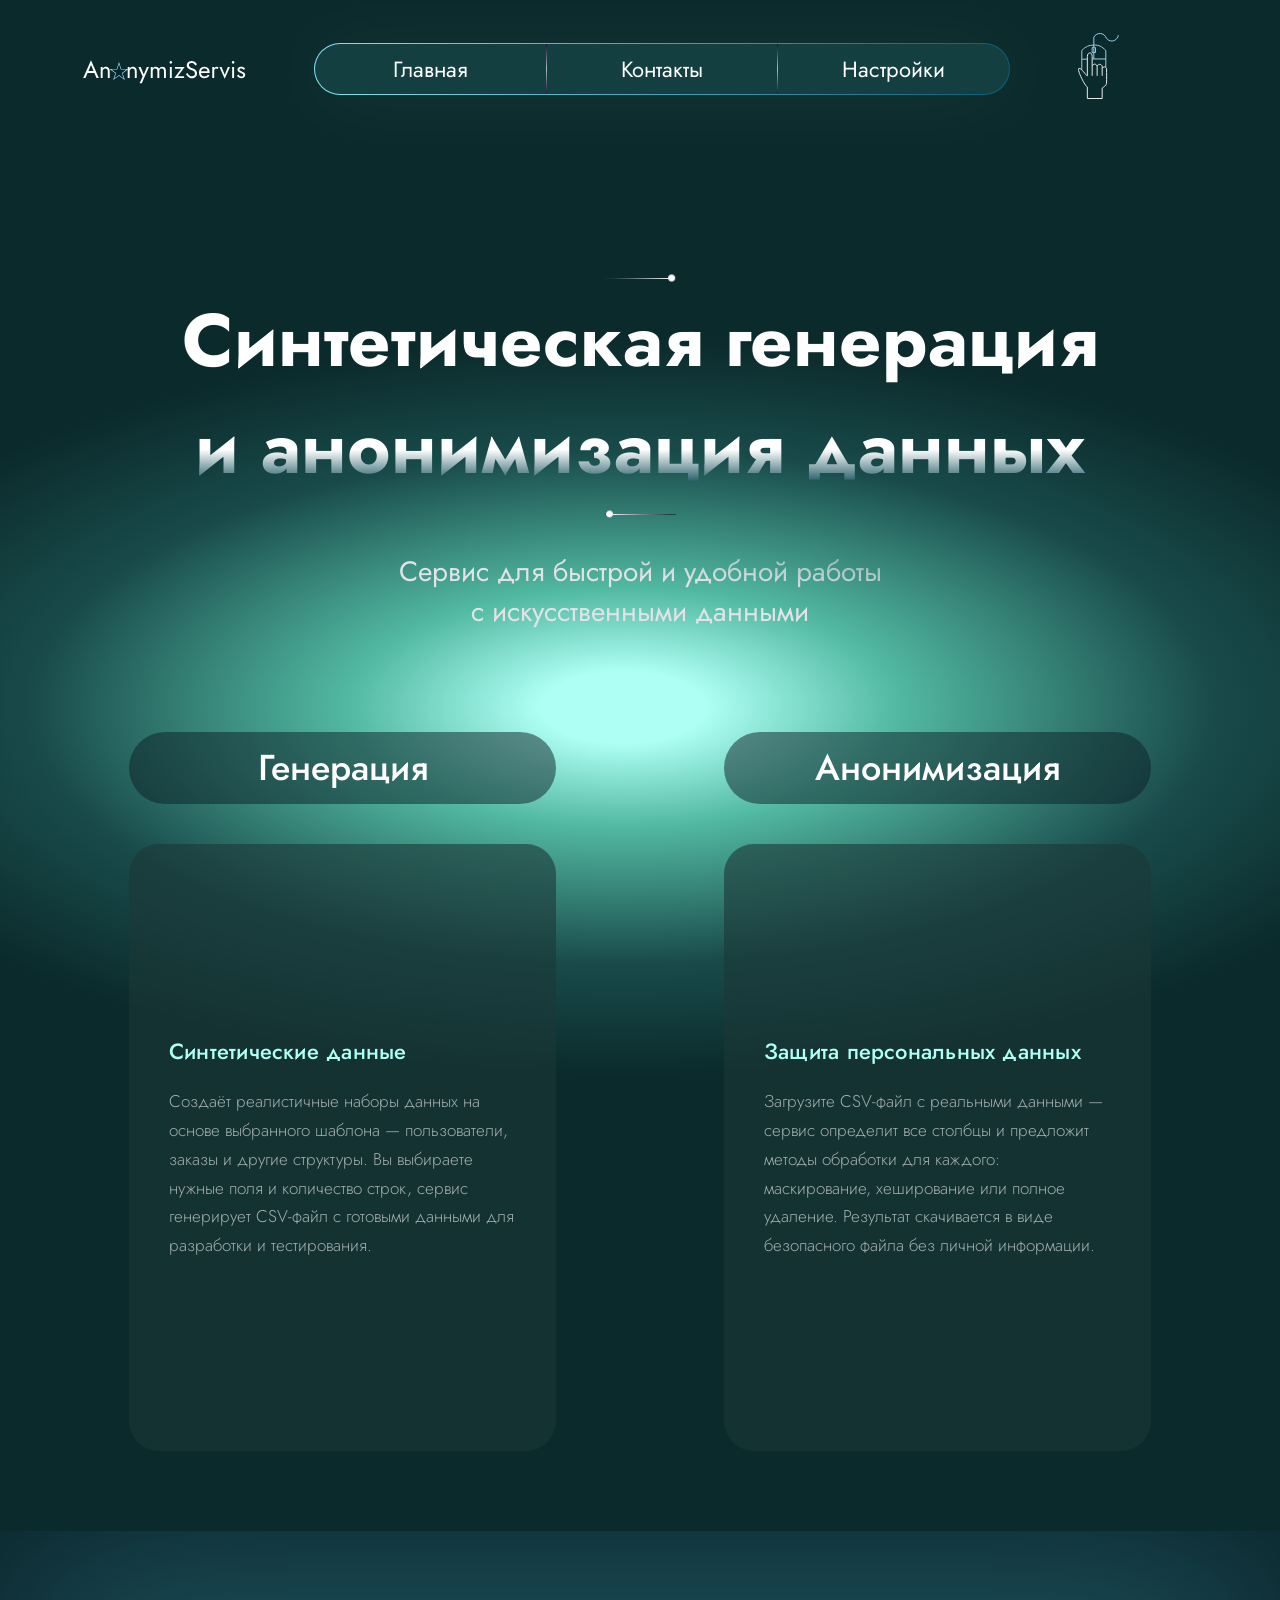
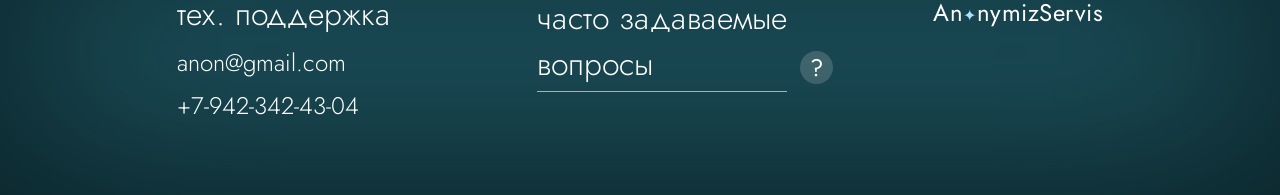
==== commit 0225fdb7: "fix: some fixes" ====
--- a/frontend/index.html
+++ b/frontend/index.html
@@ -43,11 +43,11 @@
       <!-- HERO CONTENT -->
       <div class="hero-content">
         <div class="hero-title-row">
-          <img src="stick_left.svg" class="hero-stick" alt="" />
+          <img src="pictures/stick_left.svg" class="hero-stick" alt="" />
           <h1 class="hero-title">
             Синтетическая генерация<br />и анонимизация данных
           </h1>
-          <img src="stick_right.svg" class="hero-stick" alt="" />
+          <img src="pictures/stick_right.svg" class="hero-stick" alt="" />
         </div>
         <p class="hero-subtitle">
           Сервис для быстрой и удобной работы<br />с искусственными данными
